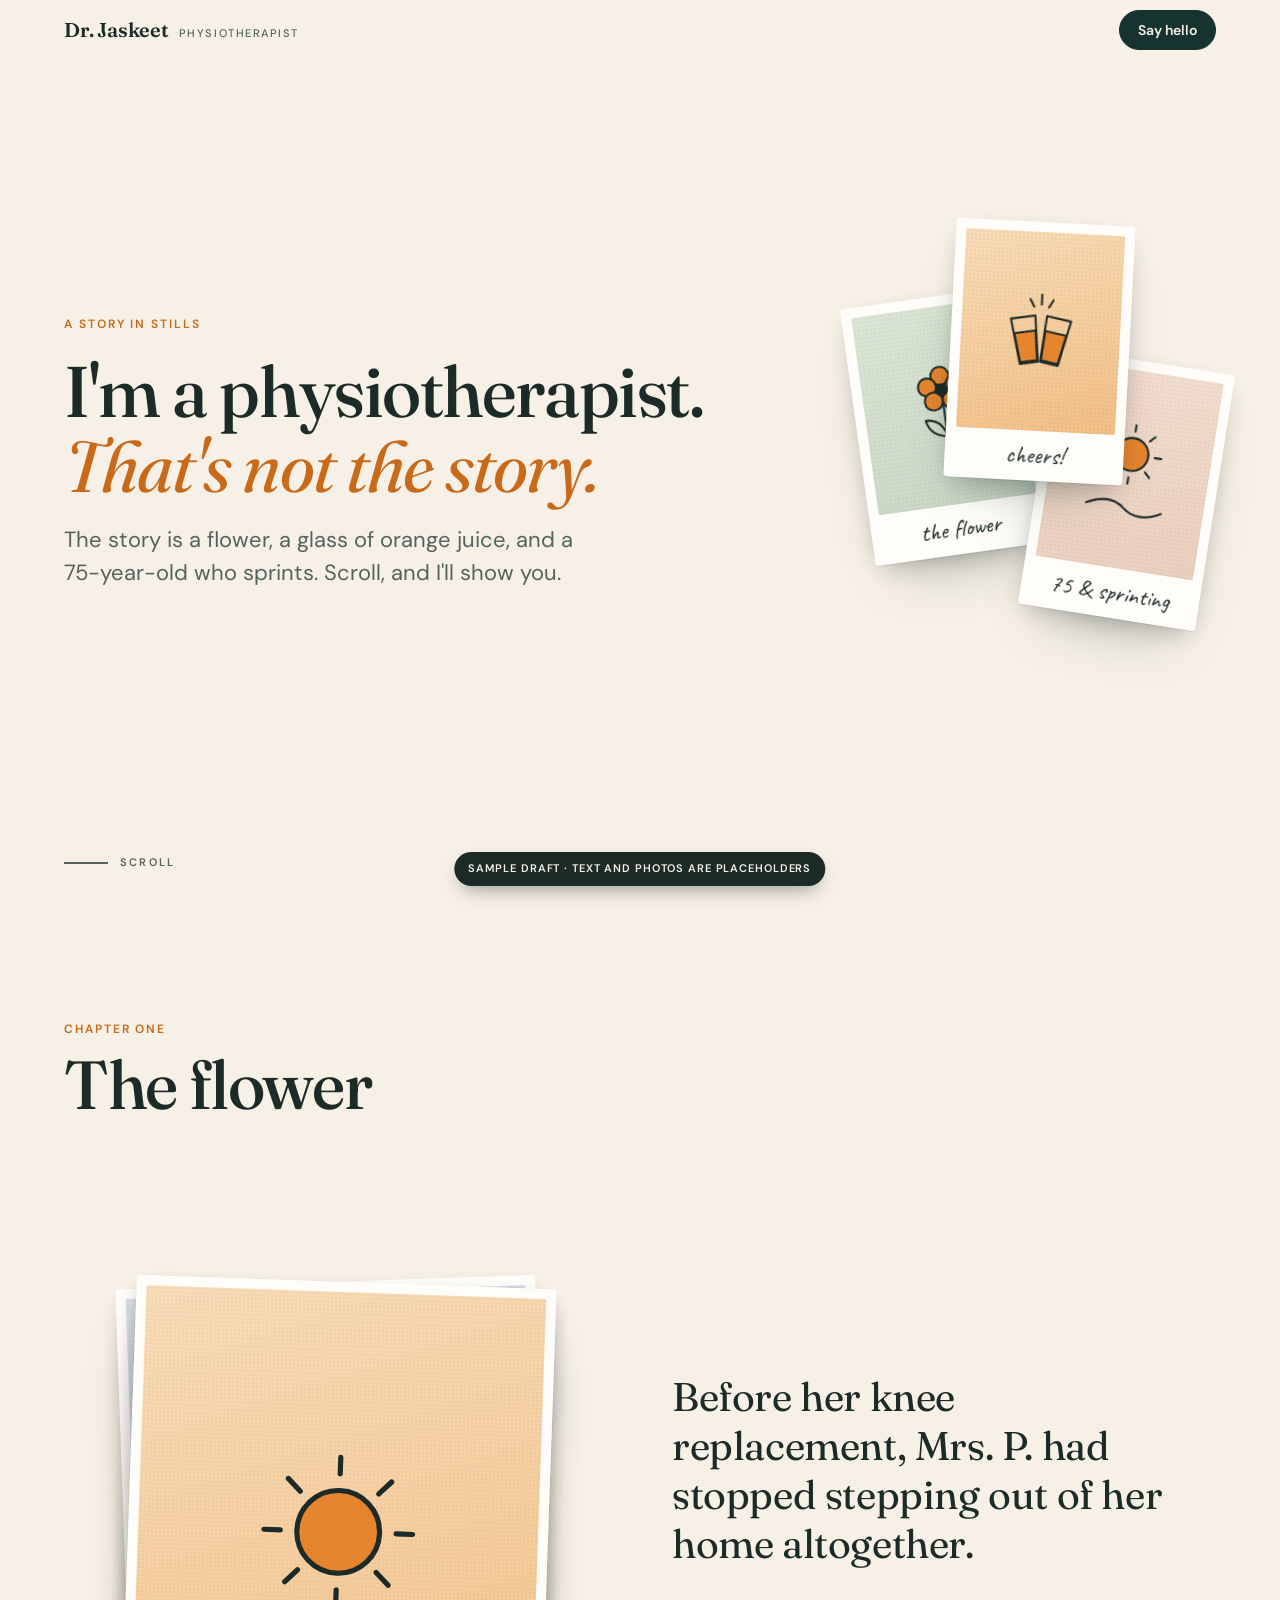
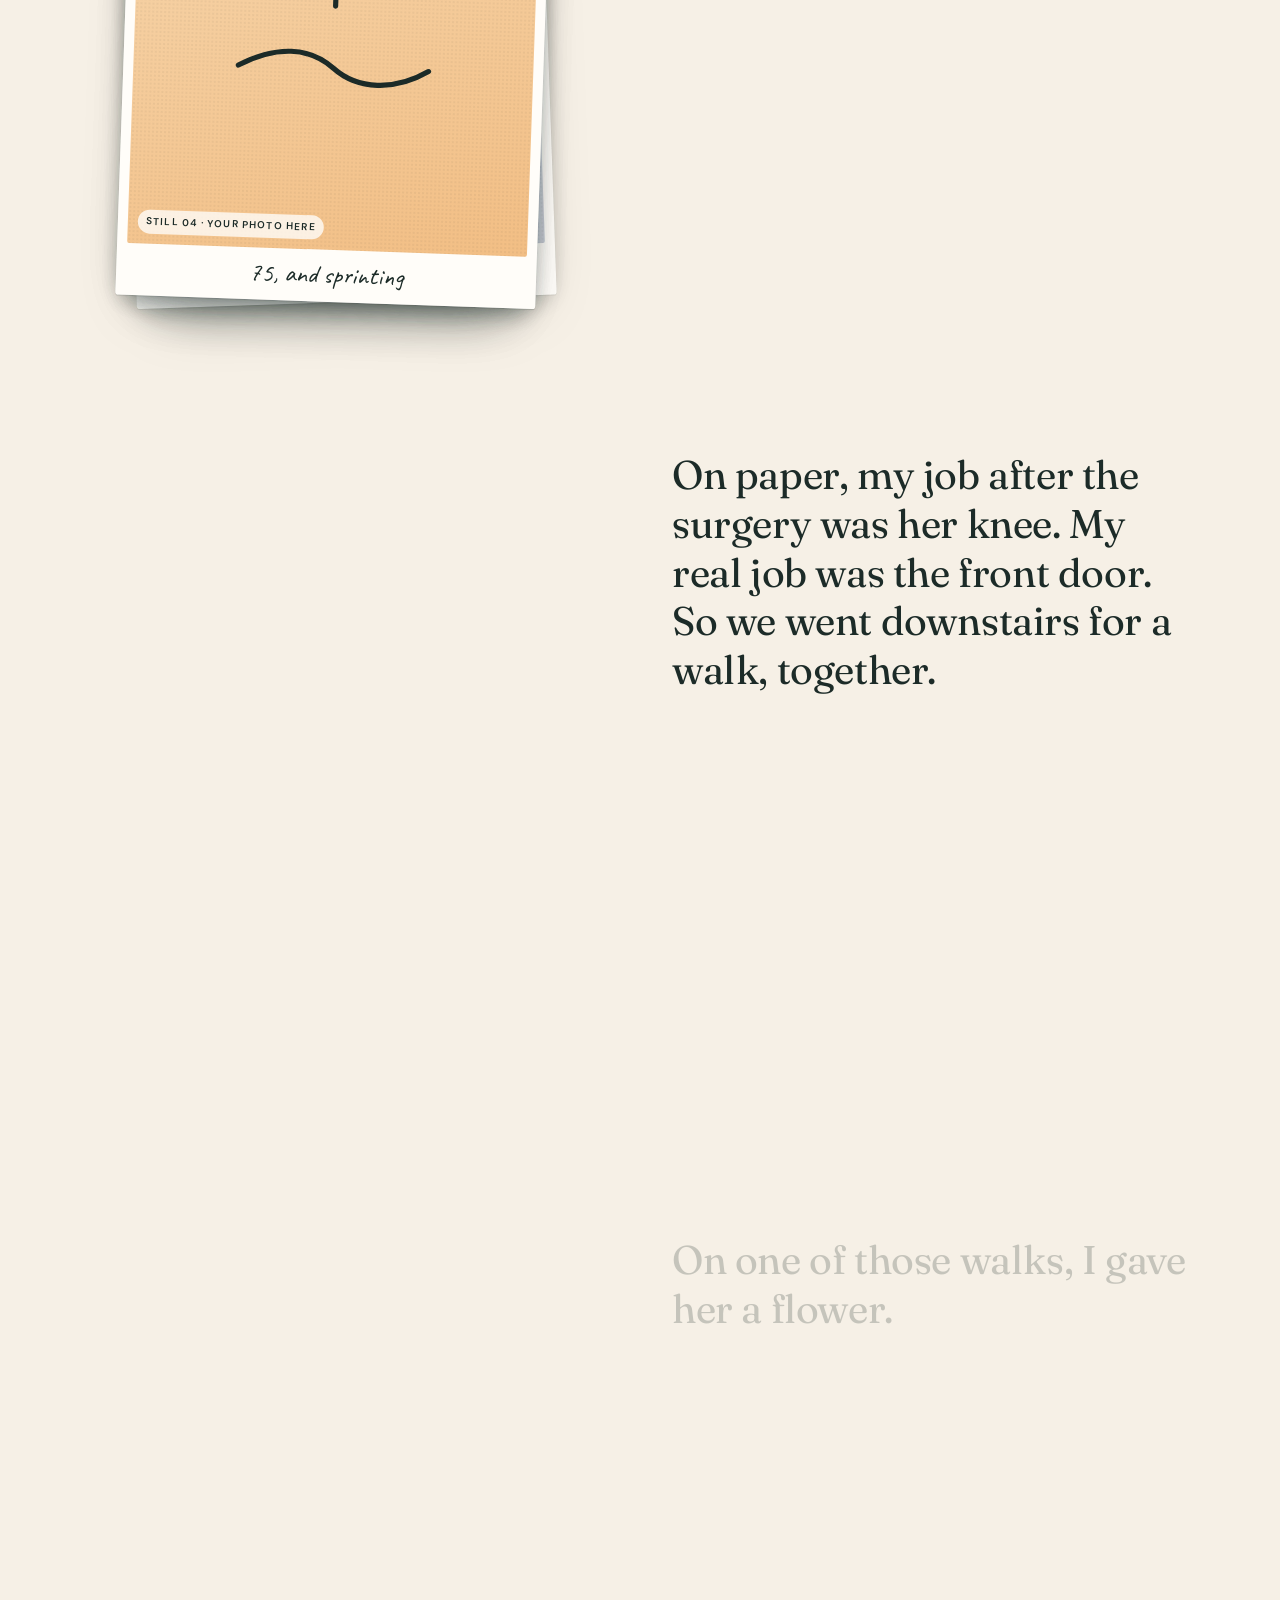
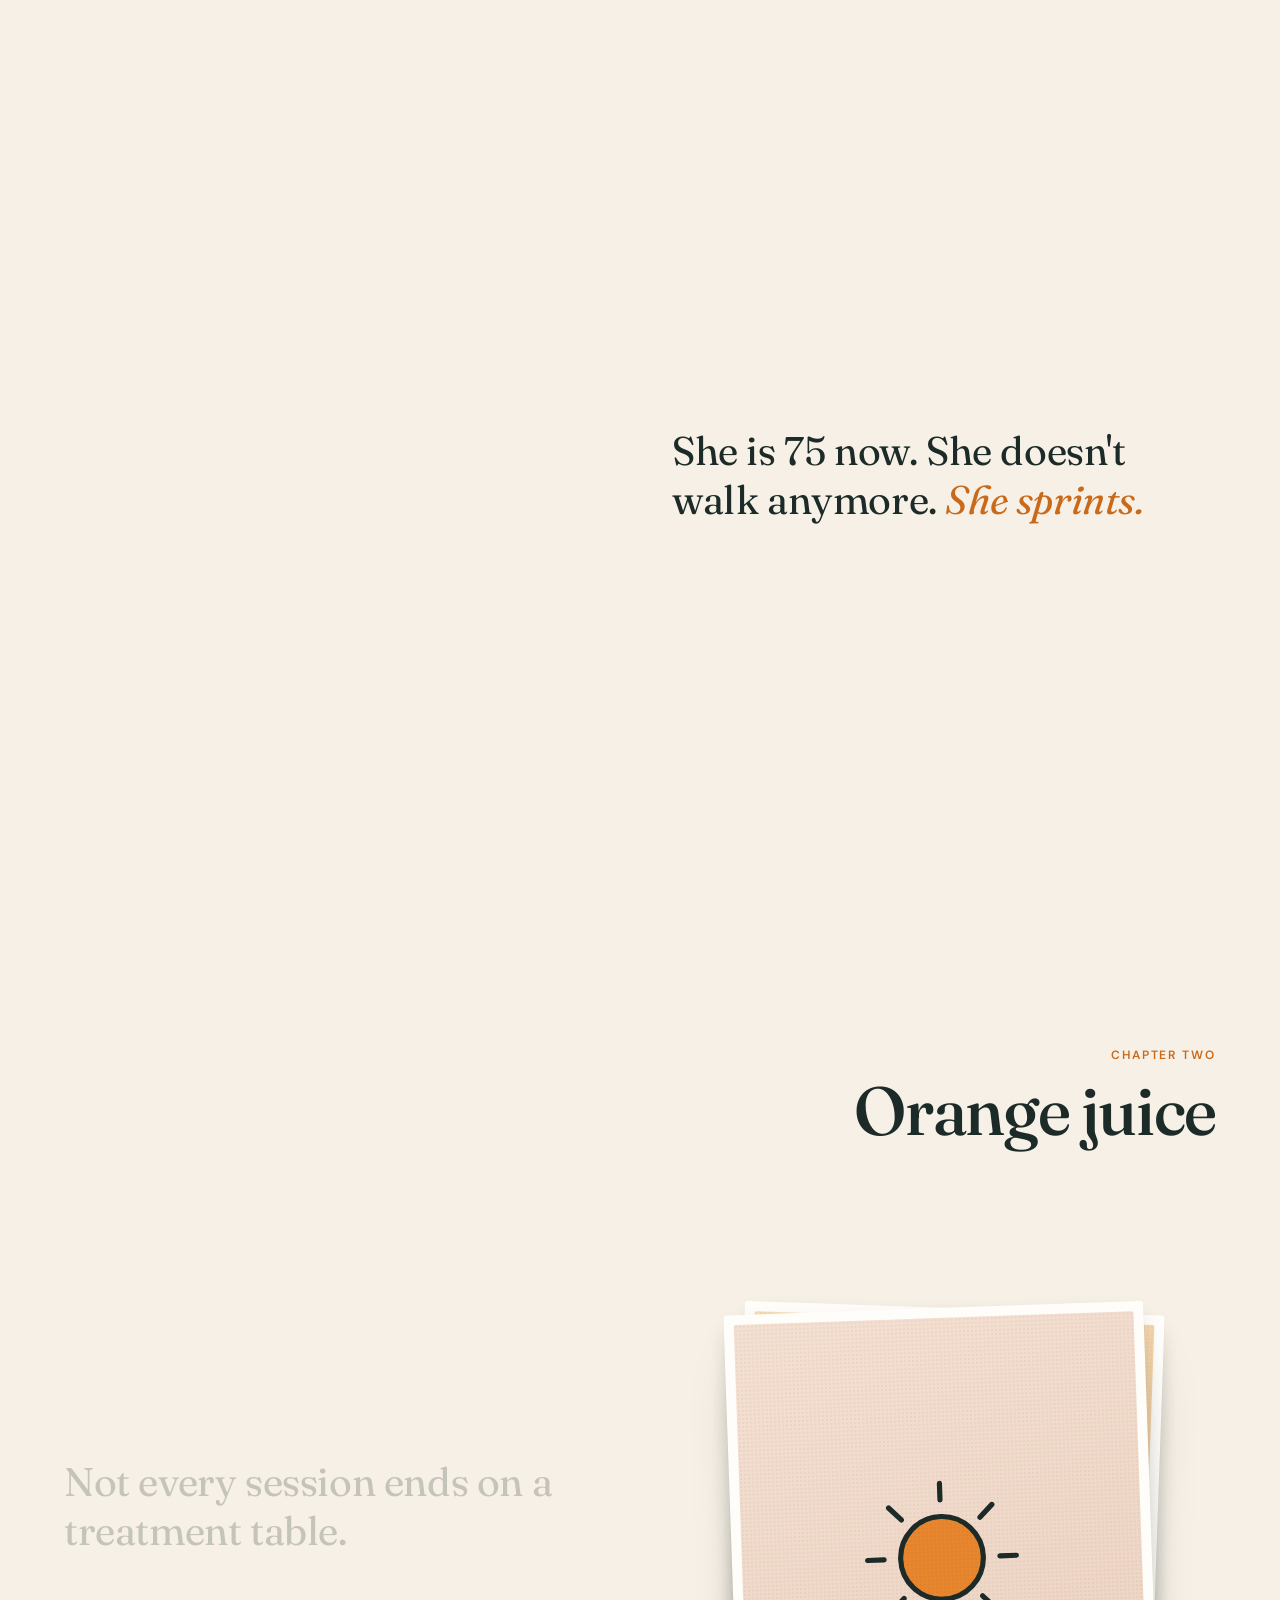
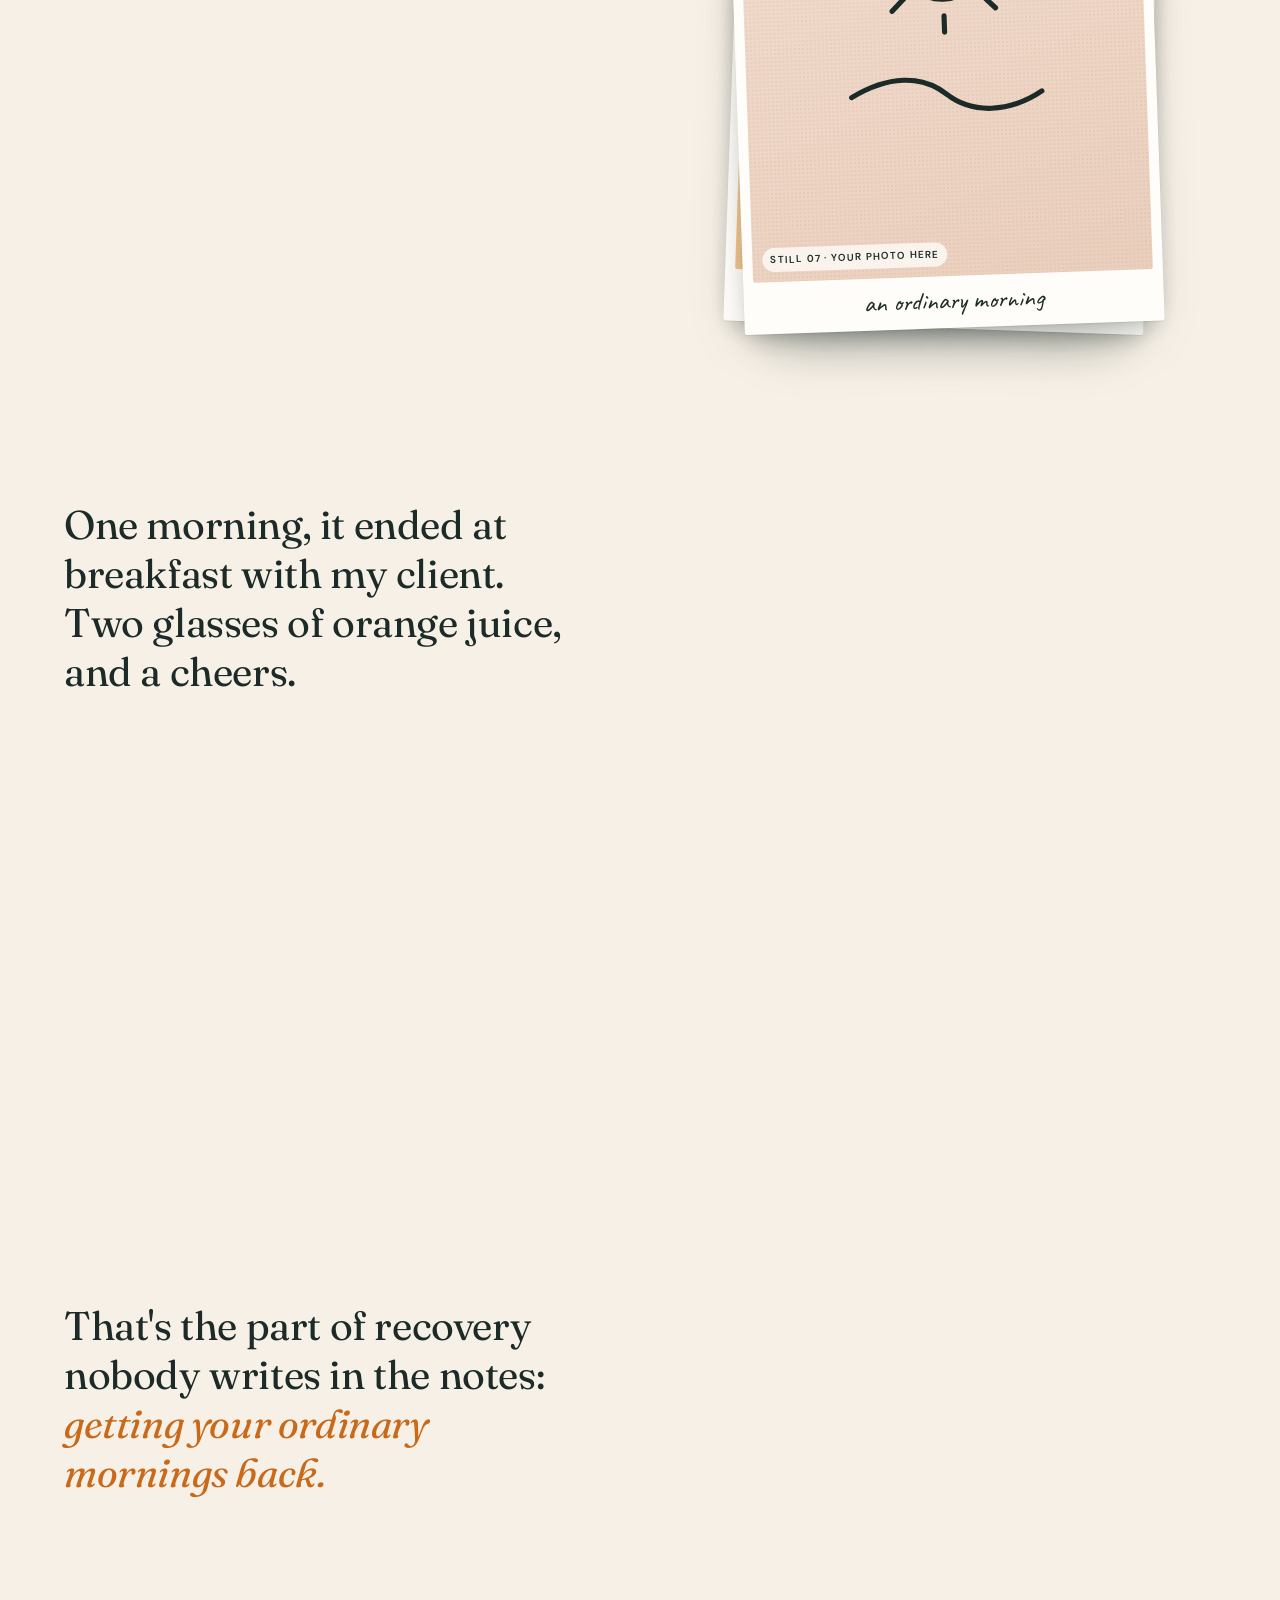
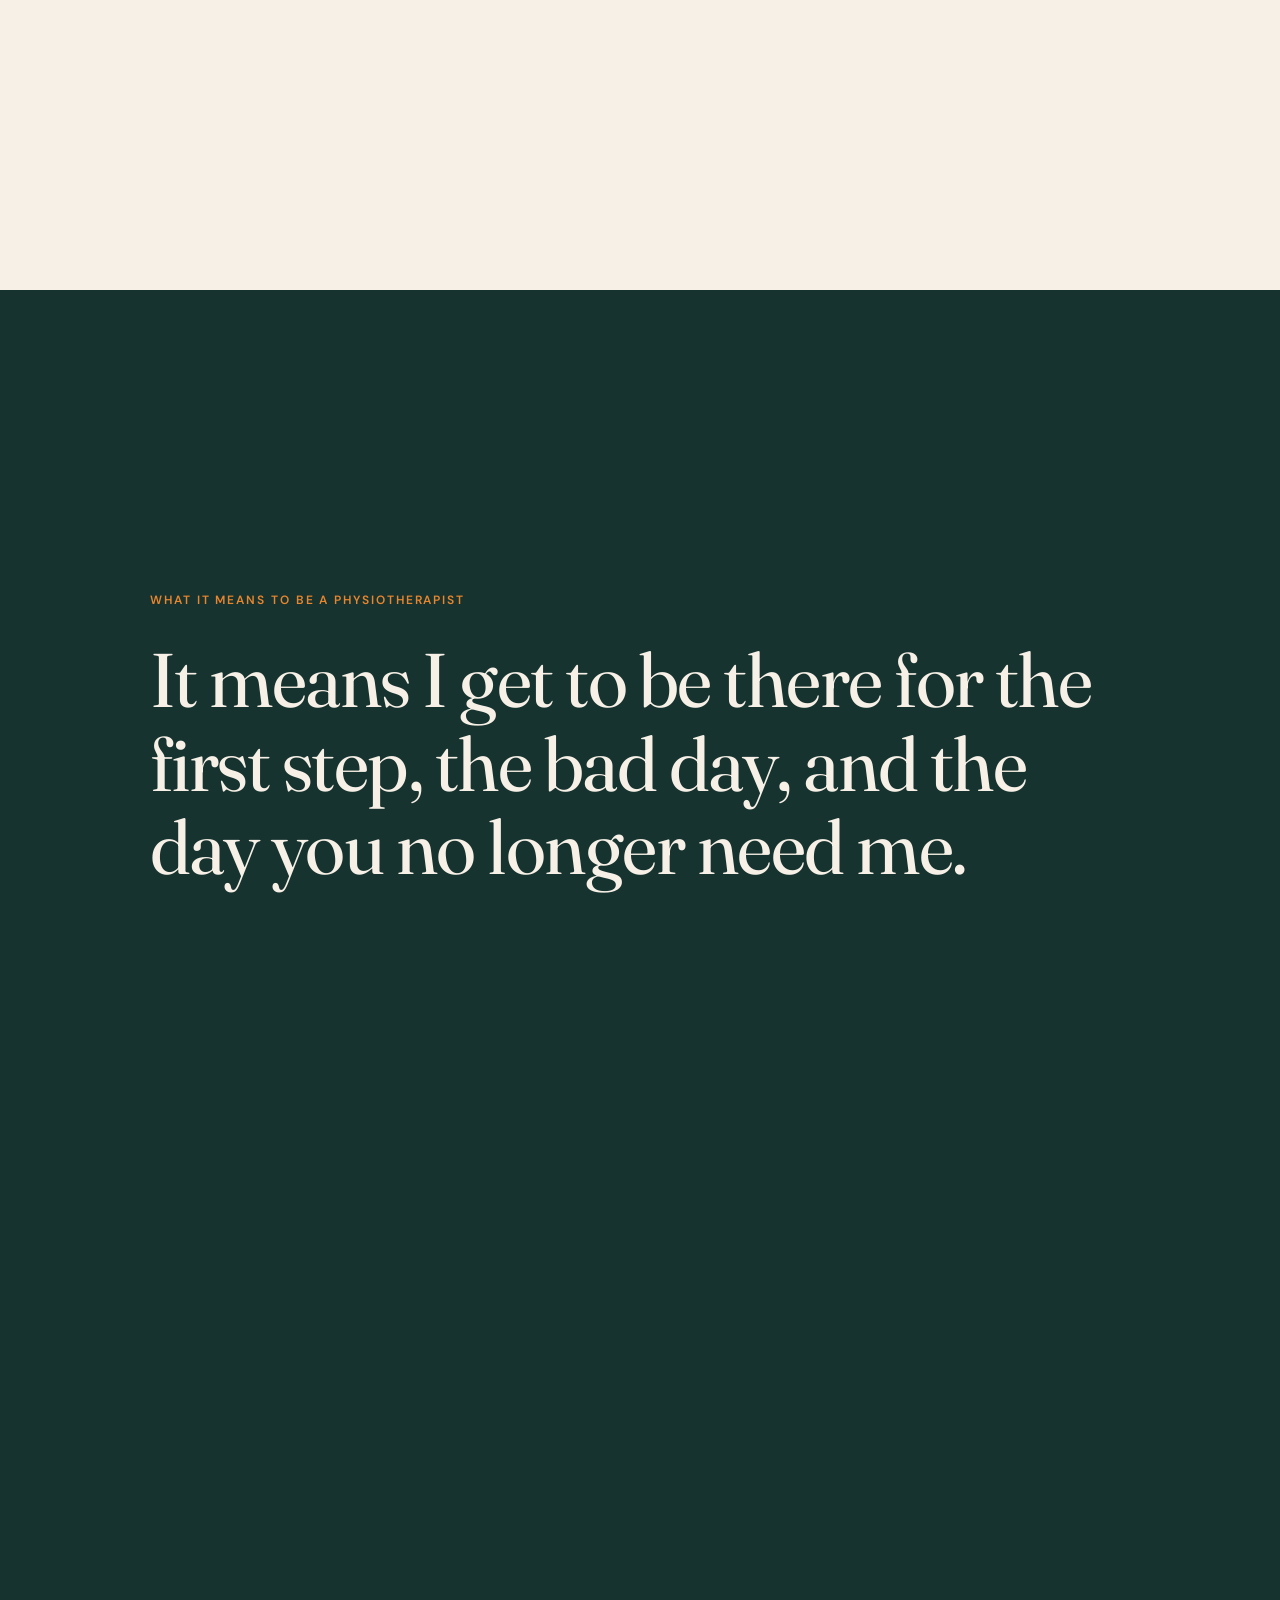
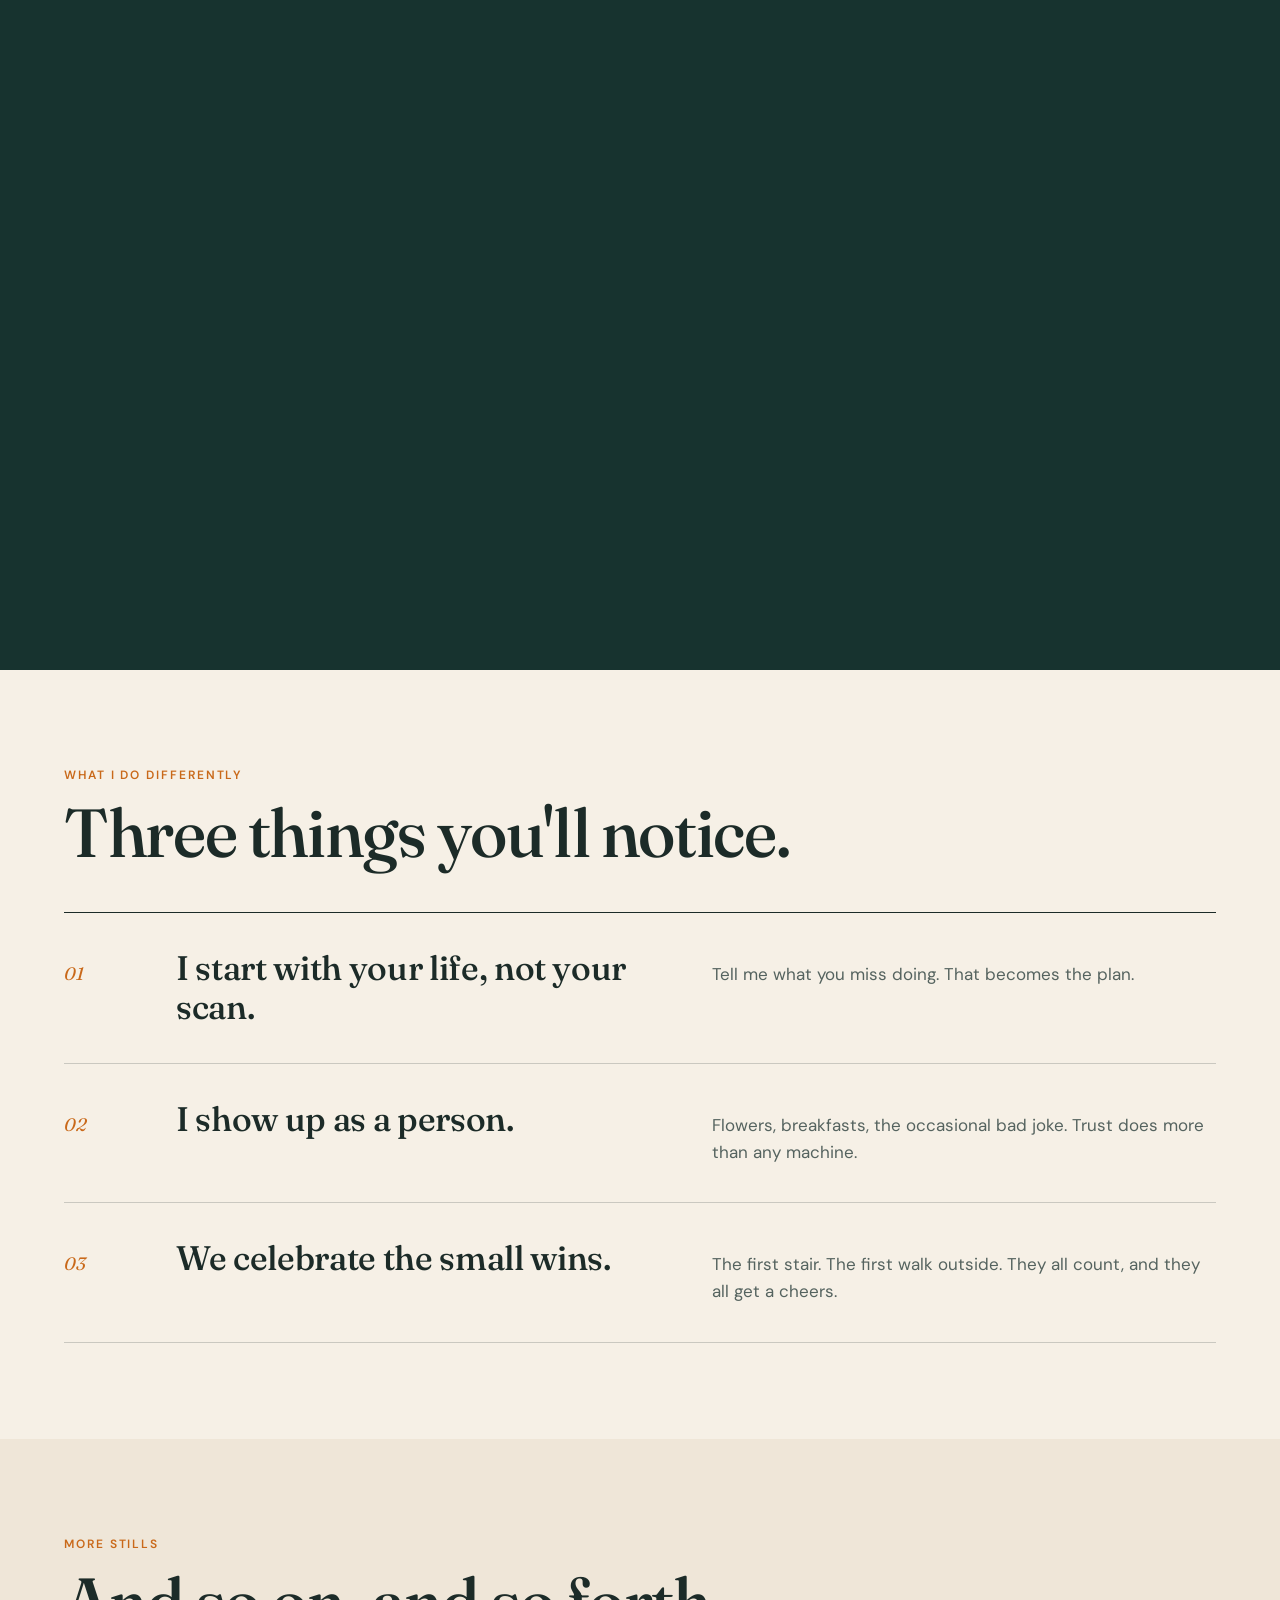
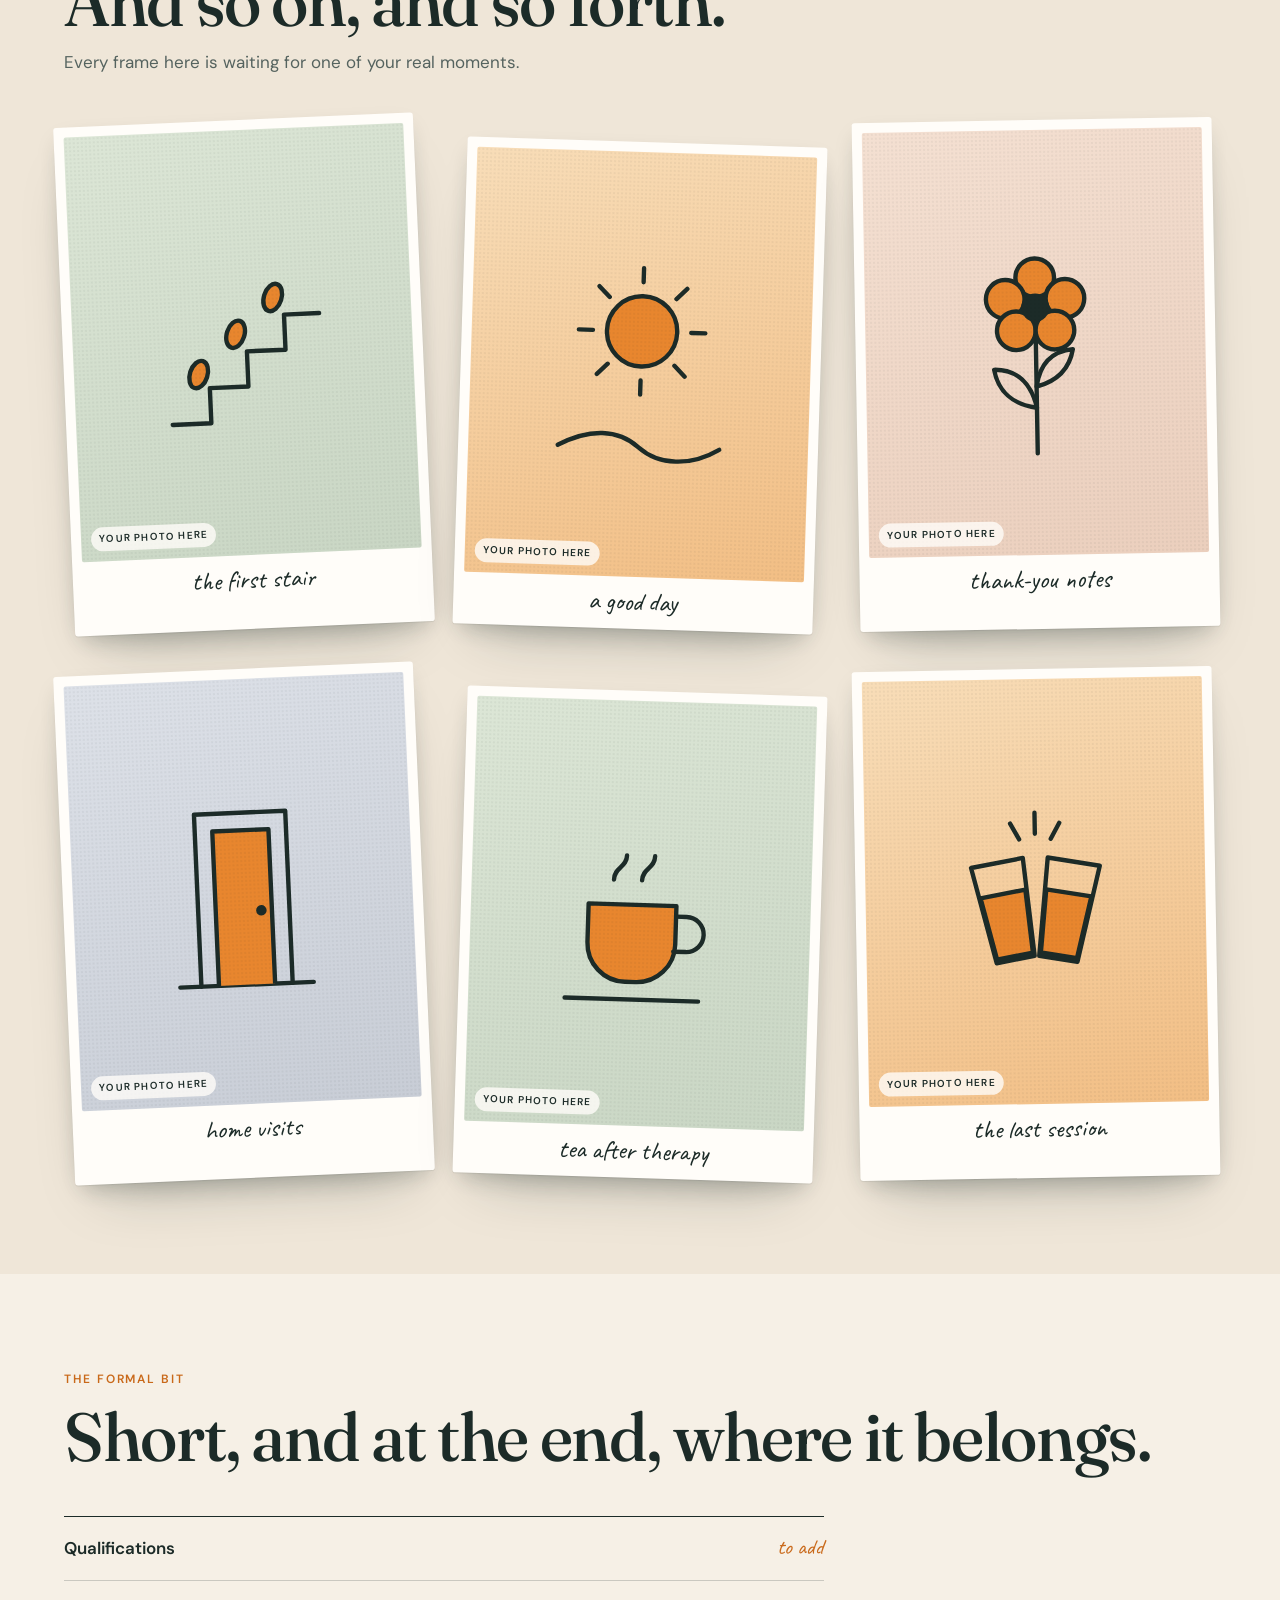
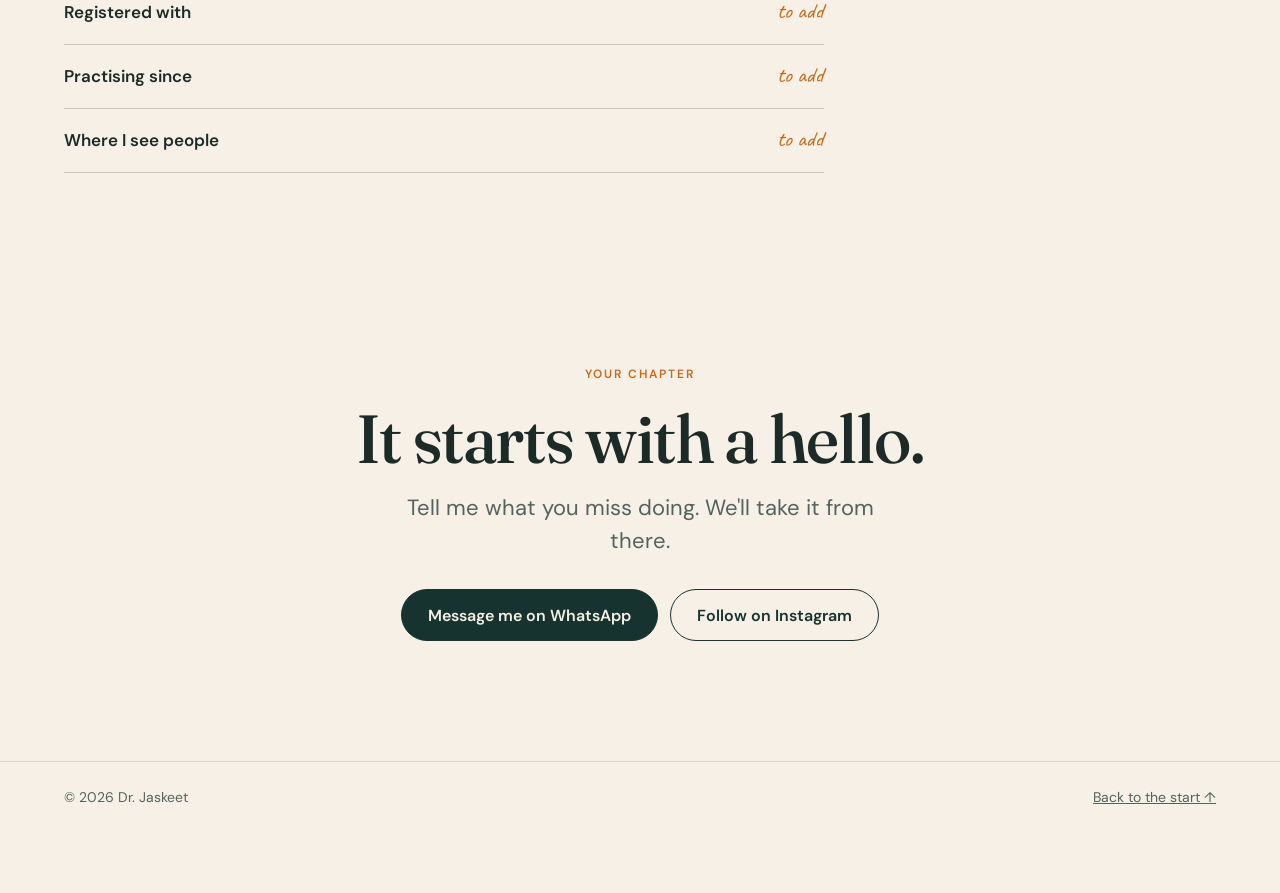
==== preview/index.html @ 4d6b04ea "Show a Coming soon page at the root; move the draft story to /preview/ Co-Authored-By: Claude Fable " ====
<!DOCTYPE html>
<html lang="en" class="no-js">
<head>
  <meta charset="utf-8">
  <script>document.documentElement.classList.remove('no-js');</script>
  <meta name="viewport" content="width=device-width, initial-scale=1, viewport-fit=cover">
  <title>Dr. Jaskeet — Physiotherapist</title>
  <meta name="description" content="Dr. Jaskeet, physiotherapist. A few stills from my working days, and what they say about how I work.">
  <!-- Draft: keep search engines away until the real text and photos are in. Remove this line at launch. -->
  <meta name="robots" content="noindex, nofollow">
  <meta name="theme-color" content="#F6F0E6">
  <link rel="icon" href="data:image/svg+xml,%3Csvg xmlns='http://www.w3.org/2000/svg' viewBox='0 0 64 64'%3E%3Crect width='64' height='64' rx='14' fill='%2317332F'/%3E%3Ccircle cx='32' cy='27' r='9' fill='%23E8862E'/%3E%3Cpath d='M32 36v16' stroke='%23F6F0E6' stroke-width='4' stroke-linecap='round'/%3E%3C/svg%3E">
  <link rel="preconnect" href="https://fonts.googleapis.com">
  <link rel="preconnect" href="https://fonts.gstatic.com" crossorigin>
  <link href="https://fonts.googleapis.com/css2?family=Caveat:wght@500;600&family=DM+Sans:opsz,wght@9..40,400;9..40,500;9..40,600&family=Fraunces:ital,opsz,wght@0,9..144,400;0,9..144,500;0,9..144,600;1,9..144,400;1,9..144,500&display=swap" rel="stylesheet">
  <link rel="stylesheet" href="../styles.css">
</head>
<body>

  <div class="progress" aria-hidden="true"><span id="progressBar"></span></div>

  <header class="top" id="top">
    <a class="wordmark" href="#hero">Dr. Jaskeet<span>Physiotherapist</span></a>
    <a class="btn btn--small" href="#hello">Say hello</a>
  </header>

  <main>

    <!-- ───────────── Opening ───────────── -->
    <section class="hero" id="hero">
      <div class="hero__text">
        <p class="eyebrow reveal">A story in stills</p>
        <h1 class="reveal">I'm a physiotherapist.<br><em>That's not the story.</em></h1>
        <p class="lede reveal">The story is a flower, a glass of orange juice, and a 75-year-old who sprints. Scroll, and I'll show you.</p>
      </div>

      <div class="hero__stack" aria-hidden="true">
        <figure class="print print--a" data-drift="0.06">
          <div class="print__img tone-sage">
            <svg viewBox="0 0 120 150"><use href="#art-flower"/></svg>
          </div>
          <figcaption>the flower</figcaption>
        </figure>
        <figure class="print print--b" data-drift="-0.04">
          <div class="print__img tone-juice">
            <svg viewBox="0 0 120 150"><use href="#art-cheers"/></svg>
          </div>
          <figcaption>cheers!</figcaption>
        </figure>
        <figure class="print print--c" data-drift="0.1">
          <div class="print__img tone-blush">
            <svg viewBox="0 0 120 150"><use href="#art-sun"/></svg>
          </div>
          <figcaption>75 &amp; sprinting</figcaption>
        </figure>
      </div>

      <div class="scrollcue" aria-hidden="true"><span></span>scroll</div>
    </section>

    <!-- ───────────── Chapter one ───────────── -->
    <section class="chapter" id="flower">
      <header class="chapter__head">
        <p class="eyebrow reveal">Chapter one</p>
        <h2 class="reveal">The flower</h2>
      </header>

      <div class="scrolly">
        <div class="stage" aria-hidden="true">
          <figure class="print still is-active">
            <div class="print__img tone-dusk">
              <svg viewBox="0 0 120 150"><use href="#art-door"/></svg>
              <span class="tag">Still 01 · your photo here</span>
            </div>
            <figcaption>before: the closed door</figcaption>
          </figure>
          <figure class="print still">
            <div class="print__img tone-sage">
              <svg viewBox="0 0 120 150"><use href="#art-steps"/></svg>
              <span class="tag">Still 02 · your photo here</span>
            </div>
            <figcaption>our walk downstairs</figcaption>
          </figure>
          <figure class="print still">
            <div class="print__img tone-blush">
              <svg viewBox="0 0 120 150"><use href="#art-flower"/></svg>
              <span class="tag">Still 03 · your photo here</span>
            </div>
            <figcaption>a flower for Mrs. P.</figcaption>
          </figure>
          <figure class="print still">
            <div class="print__img tone-juice">
              <svg viewBox="0 0 120 150"><use href="#art-sun"/></svg>
              <span class="tag">Still 04 · your photo here</span>
            </div>
            <figcaption>75, and sprinting</figcaption>
          </figure>
        </div>

        <div class="steps">
          <div class="step" data-still="0">
            <p>Before her knee replacement, Mrs. P. had stopped stepping out of her home altogether.</p>
          </div>
          <div class="step" data-still="1">
            <p>On paper, my job after the surgery was her knee. My real job was the front door. So we went downstairs for a walk, together.</p>
          </div>
          <div class="step" data-still="2">
            <p>On one of those walks, I gave her a flower.</p>
          </div>
          <div class="step" data-still="3">
            <p>She is 75 now. She doesn't walk anymore. <em>She sprints.</em></p>
          </div>
        </div>
      </div>
    </section>

    <!-- ───────────── Chapter two ───────────── -->
    <section class="chapter chapter--flip" id="juice">
      <header class="chapter__head">
        <p class="eyebrow reveal">Chapter two</p>
        <h2 class="reveal">Orange juice</h2>
      </header>

      <div class="scrolly">
        <div class="stage" aria-hidden="true">
          <figure class="print still is-active">
            <div class="print__img tone-sage">
              <svg viewBox="0 0 120 150"><use href="#art-table"/></svg>
              <span class="tag">Still 05 · your photo here</span>
            </div>
            <figcaption>not a treatment table</figcaption>
          </figure>
          <figure class="print still">
            <div class="print__img tone-juice">
              <svg viewBox="0 0 120 150"><use href="#art-cheers"/></svg>
              <span class="tag">Still 06 · your photo here</span>
            </div>
            <figcaption>cheers, on orange juice</figcaption>
          </figure>
          <figure class="print still">
            <div class="print__img tone-blush">
              <svg viewBox="0 0 120 150"><use href="#art-sun"/></svg>
              <span class="tag">Still 07 · your photo here</span>
            </div>
            <figcaption>an ordinary morning</figcaption>
          </figure>
        </div>

        <div class="steps">
          <div class="step" data-still="0">
            <p>Not every session ends on a treatment table.</p>
          </div>
          <div class="step" data-still="1">
            <p>One morning, it ended at breakfast with my client. Two glasses of orange juice, and a cheers.</p>
          </div>
          <div class="step" data-still="2">
            <p>That's the part of recovery nobody writes in the notes: <em>getting your ordinary mornings back.</em></p>
          </div>
        </div>
      </div>
    </section>

    <!-- ───────────── Interlude ───────────── -->
    <section class="interlude" id="meaning">
      <div class="interlude__pin">
        <p class="eyebrow">What it means to be a physiotherapist</p>
        <p class="interlude__line" id="wordReveal">It means I get to be there for the first step, the bad day, and the day you no longer need me.</p>
      </div>
    </section>

    <!-- ───────────── How I work ───────────── -->
    <section class="ways" id="ways">
      <header class="section__head">
        <p class="eyebrow reveal">What I do differently</p>
        <h2 class="reveal">Three things you'll notice.</h2>
      </header>
      <ol class="ways__list">
        <li class="reveal">
          <span class="num">01</span>
          <h3>I start with your life, not your scan.</h3>
          <p>Tell me what you miss doing. That becomes the plan.</p>
        </li>
        <li class="reveal">
          <span class="num">02</span>
          <h3>I show up as a person.</h3>
          <p>Flowers, breakfasts, the occasional bad joke. Trust does more than any machine.</p>
        </li>
        <li class="reveal">
          <span class="num">03</span>
          <h3>We celebrate the small wins.</h3>
          <p>The first stair. The first walk outside. They all count, and they all get a cheers.</p>
        </li>
      </ol>
    </section>

    <!-- ───────────── More stills ───────────── -->
    <section class="album" id="album">
      <header class="section__head">
        <p class="eyebrow reveal">More stills</p>
        <h2 class="reveal">And so on, and so forth.</h2>
        <p class="section__note reveal">Every frame here is waiting for one of your real moments.</p>
      </header>
      <div class="album__grid">
        <figure class="print reveal"><div class="print__img tone-sage"><svg viewBox="0 0 120 150"><use href="#art-steps"/></svg><span class="tag">your photo here</span></div><figcaption>the first stair</figcaption></figure>
        <figure class="print reveal"><div class="print__img tone-juice"><svg viewBox="0 0 120 150"><use href="#art-sun"/></svg><span class="tag">your photo here</span></div><figcaption>a good day</figcaption></figure>
        <figure class="print reveal"><div class="print__img tone-blush"><svg viewBox="0 0 120 150"><use href="#art-flower"/></svg><span class="tag">your photo here</span></div><figcaption>thank-you notes</figcaption></figure>
        <figure class="print reveal"><div class="print__img tone-dusk"><svg viewBox="0 0 120 150"><use href="#art-door"/></svg><span class="tag">your photo here</span></div><figcaption>home visits</figcaption></figure>
        <figure class="print reveal"><div class="print__img tone-sage"><svg viewBox="0 0 120 150"><use href="#art-table"/></svg><span class="tag">your photo here</span></div><figcaption>tea after therapy</figcaption></figure>
        <figure class="print reveal"><div class="print__img tone-juice"><svg viewBox="0 0 120 150"><use href="#art-cheers"/></svg><span class="tag">your photo here</span></div><figcaption>the last session</figcaption></figure>
      </div>
    </section>

    <!-- ───────────── The formal bit ───────────── -->
    <section class="formal" id="formal">
      <header class="section__head">
        <p class="eyebrow reveal">The formal bit</p>
        <h2 class="reveal">Short, and at the end, where it belongs.</h2>
      </header>
      <dl class="formal__list reveal">
        <div><dt>Qualifications</dt><dd class="todo">to add</dd></div>
        <div><dt>Registered with</dt><dd class="todo">to add</dd></div>
        <div><dt>Practising since</dt><dd class="todo">to add</dd></div>
        <div><dt>Where I see people</dt><dd class="todo">to add</dd></div>
      </dl>
    </section>

    <!-- ───────────── Hello ───────────── -->
    <section class="hello" id="hello">
      <p class="eyebrow reveal">Your chapter</p>
      <h2 class="reveal">It starts with a hello.</h2>
      <p class="lede reveal">Tell me what you miss doing. We'll take it from there.</p>
      <div class="hello__actions reveal">
        <a class="btn" href="#hello" data-todo="WhatsApp number">Message me on WhatsApp</a>
        <a class="btn btn--ghost" href="#hello" data-todo="Instagram handle">Follow on Instagram</a>
      </div>
    </section>

  </main>

  <footer class="foot">
    <span>© 2026 Dr. Jaskeet</span>
    <a href="#hero">Back to the start ↑</a>
  </footer>

  <div class="draft" role="note">Sample draft · text and photos are placeholders</div>

  <!-- Line drawings used inside the empty photo frames -->
  <svg width="0" height="0" style="position:absolute" aria-hidden="true">
    <defs>
      <symbol id="art-flower" viewBox="0 0 120 150">
        <path d="M60 138V74" class="ln"/>
        <path d="M60 112c-14-2-22-10-24-22 13 0 21 8 24 22zM60 100c12-3 19-10 21-21-12 1-19 8-21 21z" class="ln"/>
        <g class="fill">
          <circle cx="60" cy="38" r="11"/><circle cx="43" cy="50" r="11"/><circle cx="77" cy="50" r="11"/>
          <circle cx="49" cy="68" r="11"/><circle cx="71" cy="68" r="11"/>
        </g>
        <circle cx="60" cy="55" r="8" class="dot"/>
      </symbol>
      <symbol id="art-cheers" viewBox="0 0 120 150">
        <g transform="rotate(-10 42 86)">
          <path d="M28 58h30l-4 56H32z" class="ln"/>
          <path d="M30 76h26l-2.6 36H32.6z" class="fill"/>
        </g>
        <g transform="rotate(10 78 86)">
          <path d="M62 58h30l-4 56H66z" class="ln"/>
          <path d="M64 76h26l-2.6 36H66.6z" class="fill"/>
        </g>
        <path d="M60 30v12M46 36l5 9M74 36l-5 9" class="ln"/>
      </symbol>
      <symbol id="art-sun" viewBox="0 0 120 150">
        <circle cx="60" cy="56" r="20" class="fill"/>
        <path d="M60 20v8M60 84v8M24 56h8M88 56h8M35 31l6 6M79 75l6 6M85 31l-6 6M41 75l-6 6" class="ln"/>
        <path d="M14 122c18-10 34-10 46 0s30 10 46 0" class="ln"/>
      </symbol>
      <symbol id="art-door" viewBox="0 0 120 150">
        <path d="M34 128V30h52v98" class="ln"/>
        <path d="M22 128h76" class="ln"/>
        <path d="M44 128V40h32v88" class="fill"/>
        <circle cx="70" cy="86" r="3" class="dot"/>
      </symbol>
      <symbol id="art-steps" viewBox="0 0 120 150">
        <path d="M18 120h22v-20h22V80h22V60h20" class="ln"/>
        <ellipse cx="34" cy="92" rx="5" ry="8" class="fill" transform="rotate(20 34 92)"/>
        <ellipse cx="56" cy="70" rx="5" ry="8" class="fill" transform="rotate(20 56 70)"/>
        <ellipse cx="78" cy="50" rx="5" ry="8" class="fill" transform="rotate(20 78 50)"/>
      </symbol>
      <symbol id="art-table" viewBox="0 0 120 150">
        <path d="M30 70h50v22a22 22 0 0 1-22 22h-6a22 22 0 0 1-22-22z" class="fill"/>
        <path d="M80 76h6a10 10 0 0 1 0 20h-7" class="ln"/>
        <path d="M18 124h76" class="ln"/>
        <path d="M44 56c0-7 7-7 7-14M60 56c0-7 7-7 7-14" class="ln"/>
      </symbol>
    </defs>
  </svg>

  <script src="../script.js"></script>
</body>
</html>
---- styles.css ----
/* Dr. Jaskeet — scrolling story site
   Palette: warm paper, deep green ink, orange-juice accent. */

:root {
  --paper: #F6F0E6;
  --paper-2: #EFE6D8;
  --ink: #1C2B28;
  --ink-soft: #55635F;
  --green: #17332F;
  --juice: #E8862E;
  --juice-deep: #C9691A;
  --sage: #C9D6C4;
  --blush: #EBCFBD;
  --dusk: #C8CDD6;
  --white: #FFFDF9;

  --serif: "Fraunces", Georgia, "Times New Roman", serif;
  --sans: "DM Sans", system-ui, -apple-system, "Segoe UI", sans-serif;
  --hand: "Caveat", "Segoe Script", cursive;

  --gutter: clamp(20px, 5vw, 64px);
  --header: 60px;
  --max: 1160px;
}

*, *::before, *::after { box-sizing: border-box; }
html { scroll-behavior: smooth; -webkit-text-size-adjust: 100%; }
body {
  margin: 0;
  background: var(--paper);
  color: var(--ink);
  font-family: var(--sans);
  font-size: 17px;
  line-height: 1.6;
  -webkit-font-smoothing: antialiased;
  overflow-x: hidden;
}
h1, h2, h3, p, figure, ol, dl, dd { margin: 0; }
ol { padding: 0; list-style: none; }
a { color: inherit; }
em { font-style: italic; }

/* ── Shared type ── */
.eyebrow {
  font-size: 12px;
  font-weight: 600;
  letter-spacing: .16em;
  text-transform: uppercase;
  color: var(--juice-deep);
}
h1, h2 {
  font-family: var(--serif);
  font-weight: 500;
  letter-spacing: -.02em;
  line-height: 1.04;
  text-wrap: balance;
}
h1 { font-size: clamp(42px, 9.5vw, 104px); }
h2 { font-size: clamp(34px, 6.4vw, 68px); }
h1 em, h2 em { color: var(--juice-deep); font-weight: 400; }
.lede {
  font-size: clamp(18px, 2.2vw, 22px);
  line-height: 1.5;
  color: var(--ink-soft);
  max-width: 34ch;
}

/* ── Buttons ── */
.btn {
  display: inline-flex;
  align-items: center;
  justify-content: center;
  min-height: 52px;
  padding: 0 26px;
  border-radius: 999px;
  background: var(--green);
  color: var(--paper);
  font-weight: 600;
  font-size: 16px;
  text-decoration: none;
  border: 1.5px solid var(--green);
  transition: transform .2s ease, background .2s ease, color .2s ease;
}
.btn:hover { transform: translateY(-2px); background: var(--juice-deep); border-color: var(--juice-deep); }
.btn--ghost { background: transparent; color: var(--green); }
.btn--ghost:hover { color: var(--paper); }
.btn--small { min-height: 40px; padding: 0 18px; font-size: 14px; }
.btn:focus-visible, a:focus-visible { outline: 3px solid var(--juice); outline-offset: 3px; }

/* ── Progress line + header ── */
.progress { position: fixed; inset: 0 0 auto 0; height: 3px; z-index: 60; }
.progress span {
  display: block; height: 100%; width: 100%;
  background: var(--juice);
  transform-origin: 0 50%;
  transform: scaleX(0);
}
.top {
  position: fixed; inset: 0 0 auto 0;
  height: var(--header);
  padding: 0 var(--gutter);
  display: flex; align-items: center; justify-content: space-between;
  z-index: 50;
  transition: background .3s ease, box-shadow .3s ease;
}
.top.is-stuck {
  background: rgba(246, 240, 230, .86);
  -webkit-backdrop-filter: blur(10px);
  backdrop-filter: blur(10px);
  box-shadow: 0 1px 0 rgba(28, 43, 40, .08);
}
.wordmark {
  font-family: var(--serif);
  font-size: 20px;
  font-weight: 600;
  letter-spacing: -.01em;
  text-decoration: none;
  display: flex; align-items: baseline; gap: 10px;
}
.wordmark span {
  font-family: var(--sans);
  font-size: 11px; font-weight: 500;
  letter-spacing: .14em; text-transform: uppercase;
  color: var(--ink-soft);
}
@media (max-width: 420px) { .wordmark span { display: none; } }

/* ── Photo prints (the empty frames) ── */
.print {
  background: var(--white);
  padding: 10px 10px 0;
  border-radius: 3px;
  box-shadow:
    0 1px 1px rgba(28, 43, 40, .08),
    0 10px 24px -8px rgba(28, 43, 40, .28),
    0 30px 60px -30px rgba(28, 43, 40, .35);
}
.print__img {
  position: relative;
  aspect-ratio: 4 / 5;
  border-radius: 2px;
  overflow: hidden;
  display: grid; place-items: center;
}
.print__img svg { width: 62%; height: auto; }
.print__img::after { /* soft film grain */
  content: ""; position: absolute; inset: 0; pointer-events: none;
  background-image: radial-gradient(rgba(28, 43, 40, .09) 1px, transparent 1px);
  background-size: 4px 4px;
  mix-blend-mode: multiply; opacity: .5;
}
.print figcaption {
  font-family: var(--hand);
  font-size: clamp(20px, 2.4vw, 26px);
  line-height: 1;
  text-align: center;
  padding: 12px 4px 14px;
  color: var(--ink);
}
.tag {
  position: absolute; left: 10px; bottom: 10px; z-index: 1;
  font-size: 10px; font-weight: 600; letter-spacing: .12em; text-transform: uppercase;
  color: var(--ink); background: rgba(255, 253, 249, .8);
  padding: 4px 8px; border-radius: 999px;
}
.tone-sage  { background: linear-gradient(160deg, #DCE6D6, var(--sage)); }
.tone-juice { background: linear-gradient(160deg, #F8DDB8, #F2BE84); }
.tone-blush { background: linear-gradient(160deg, #F4E0D2, var(--blush)); }
.tone-dusk  { background: linear-gradient(160deg, #DDE1E8, var(--dusk)); }

.ln   { fill: none; stroke: var(--ink); stroke-width: 2.5; stroke-linecap: round; stroke-linejoin: round; }
.fill { fill: var(--juice); stroke: var(--ink); stroke-width: 2.5; stroke-linejoin: round; }
.dot  { fill: var(--ink); }

/* ── Hero ── */
.hero {
  position: relative;
  min-height: 100vh; min-height: 100svh;
  padding: calc(var(--header) + 32px) var(--gutter) 88px;
  display: grid;
  gap: 36px;
  align-content: center;
  max-width: calc(var(--max) + 2 * var(--gutter));
  margin: 0 auto;
}
.hero__text { display: grid; gap: 20px; }
.hero__stack {
  position: relative;
  height: clamp(230px, 62vw, 300px);
  max-width: 420px;
  width: 100%;
  margin: 0 auto;
}
.hero__stack .print { position: absolute; width: 44%; will-change: transform; }
.print--a { left: 2%;  top: 8%;  --r: -8deg; transform: rotate(var(--r)) translateY(var(--dy, 0)); }
.print--b { left: 28%; top: 0;   --r: 3deg;  transform: rotate(var(--r)) translateY(var(--dy, 0)); z-index: 2; }
.print--c { right: 2%; top: 12%; --r: 9deg;  transform: rotate(var(--r)) translateY(var(--dy, 0)); }
.hero__stack figcaption { font-size: 18px; padding: 8px 2px 10px; }

.scrollcue {
  position: absolute; left: var(--gutter); bottom: 28px;
  display: flex; align-items: center; gap: 12px;
  font-size: 11px; font-weight: 600; letter-spacing: .2em; text-transform: uppercase;
  color: var(--ink-soft);
}
.scrollcue span {
  width: 44px; height: 1.5px; background: var(--ink-soft);
  transform-origin: 0 50%;
  animation: cue 2.2s ease-in-out infinite;
}
@keyframes cue { 0%, 100% { transform: scaleX(.3); } 50% { transform: scaleX(1); } }

@media (min-width: 900px) {
  .hero { grid-template-columns: 1.35fr .65fr; align-items: center; gap: 48px; }
  .hero h1 { font-size: clamp(56px, 5.6vw, 76px); }
  .hero h1 em { white-space: nowrap; }
  .hero__stack { height: 460px; max-width: none; }
  .hero__stack .print { width: 50%; }
  .print--a { left: 0; top: 16%; }
  .print--b { left: 26%; top: 0; }
  .print--c { right: 0; top: 30%; }
  .hero__stack figcaption { font-size: 24px; padding: 12px 4px 14px; }
}

/* ── Chapters (sticky photo + scrolling text) ── */
.chapter {
  max-width: calc(var(--max) + 2 * var(--gutter));
  margin: 0 auto;
  padding: 72px var(--gutter) 0;
}
.chapter__head { display: grid; gap: 10px; margin-bottom: 20px; }

.stage {
  position: sticky;
  top: var(--header);
  z-index: 2;
  height: 48vh; height: 48svh;
  margin: 0 calc(-1 * var(--gutter));
  padding: 14px var(--gutter) 22px;
  background: linear-gradient(var(--paper) 90%, rgba(246, 240, 230, 0));
  display: grid;
  grid-template-rows: minmax(0, 1fr);
  justify-items: center;
}
.still {
  grid-area: 1 / 1;
  height: 100%;
  width: auto;
  max-width: 100%;
  aspect-ratio: 4 / 5.9;
  display: flex; flex-direction: column;
  opacity: 0;
  transform: rotate(-5deg) scale(.94);
  transition: opacity .55s ease, transform .7s cubic-bezier(.2, .7, .2, 1);
}
.still .print__img { aspect-ratio: auto; flex: 1; min-height: 0; }
.still.is-active { opacity: 1; transform: rotate(-2deg) scale(1); }
.still:nth-child(even).is-active { transform: rotate(2deg) scale(1); }

.step {
  min-height: 62vh; min-height: 62svh;
  display: flex; align-items: center;
}
.step:last-child { min-height: 70vh; min-height: 70svh; }
.step p {
  font-family: var(--serif);
  font-size: clamp(24px, 3.4vw, 40px);
  line-height: 1.22;
  letter-spacing: -.01em;
  max-width: 20ch;
  opacity: .22;
  transform: translateY(10px);
  transition: opacity .5s ease, transform .5s ease;
}
.step p em { color: var(--juice-deep); }
.step.is-active p { opacity: 1; transform: none; }

@media (min-width: 900px) {
  .chapter { padding-top: 120px; }
  .chapter__head { margin-bottom: 0; }
  .scrolly { display: grid; grid-template-columns: 1fr 1fr; gap: 64px; align-items: start; }
  .stage {
    top: 0;
    height: 100vh;
    margin: 0; padding: calc(var(--header) + 24px) 0 40px;
    background: none;
  }
  .stage { align-items: center; }
  .still { height: min(100%, 620px); }
  .step { min-height: 78vh; }
  .step:last-child { min-height: 100vh; }
  .chapter--flip .stage { order: 2; }
  .chapter--flip .chapter__head { text-align: right; justify-items: end; }
}

/* ── Interlude (dark, words light up as you scroll) ── */
.interlude {
  background: var(--green);
  color: var(--paper);
  height: 220vh;
  margin-top: 40px;
}
.interlude__pin {
  position: sticky; top: 0;
  height: 100vh; height: 100svh;
  padding: 0 var(--gutter);
  max-width: calc(980px + 2 * var(--gutter));
  margin: 0 auto;
  display: grid; align-content: center; gap: 28px;
}
.interlude .eyebrow { color: var(--juice); }
.interlude__line {
  font-family: var(--serif);
  font-size: clamp(32px, 6.2vw, 76px);
  line-height: 1.1;
  letter-spacing: -.02em;
}
.interlude__line .w { opacity: .16; transition: opacity .25s linear; }
.interlude__line .w.on { opacity: 1; }

/* ── Sections ── */
.section__head { display: grid; gap: 12px; margin-bottom: 44px; }
.section__note { color: var(--ink-soft); }
.ways, .album, .formal, .hello {
  max-width: calc(var(--max) + 2 * var(--gutter));
  margin: 0 auto;
  padding: 96px var(--gutter);
}

.ways__list { display: grid; gap: 0; border-top: 1.5px solid var(--ink); }
.ways__list li {
  display: grid; gap: 8px;
  padding: 28px 0;
  border-bottom: 1px solid rgba(28, 43, 40, .2);
}
.ways__list .num {
  font-family: var(--serif); font-style: italic;
  font-size: 18px; color: var(--juice-deep);
}
.ways__list h3 {
  font-family: var(--serif); font-weight: 500;
  font-size: clamp(24px, 3vw, 34px); line-height: 1.15; letter-spacing: -.01em;
}
.ways__list p { color: var(--ink-soft); max-width: 46ch; }
@media (min-width: 900px) {
  .ways__list li { grid-template-columns: 80px 1fr 1fr; gap: 32px; align-items: baseline; padding: 36px 0; }
}

.album { background: var(--paper-2); max-width: none; }
.album > * { max-width: var(--max); margin-left: auto; margin-right: auto; }
.album__grid {
  display: grid;
  grid-template-columns: repeat(2, 1fr);
  gap: 22px 16px;
}
.album__grid .print:nth-child(3n+1) { --r: -2.5deg; }
.album__grid .print:nth-child(3n+2) { --r: 1.8deg; margin-top: 22px; }
.album__grid .print:nth-child(3n)   { --r: -1deg; }
.album__grid .print { transition: transform .35s ease, opacity .7s ease; }
.album__grid .print.in { transform: rotate(var(--r)); }
.album__grid .print.in:hover { transform: rotate(0deg) translateY(-6px); }
@media (min-width: 760px) { .album__grid { grid-template-columns: repeat(3, 1fr); gap: 40px 36px; } }

.formal__list { display: grid; gap: 0; border-top: 1.5px solid var(--ink); max-width: 760px; }
.formal__list div {
  display: flex; justify-content: space-between; gap: 24px;
  padding: 18px 0;
  border-bottom: 1px solid rgba(28, 43, 40, .2);
}
.formal__list dt { font-weight: 600; }
.todo {
  font-family: var(--hand); font-size: 22px; line-height: 1.1;
  color: var(--juice-deep);
}

.hello { text-align: center; display: grid; justify-items: center; gap: 18px; padding-bottom: 120px; }
.hello__actions { display: flex; flex-wrap: wrap; gap: 12px; justify-content: center; margin-top: 14px; }

.foot {
  display: flex; justify-content: space-between; gap: 16px; flex-wrap: wrap;
  padding: 24px var(--gutter) 84px;
  font-size: 14px; color: var(--ink-soft);
  border-top: 1px solid rgba(28, 43, 40, .14);
}

.draft {
  position: fixed; left: 50%; bottom: 14px; transform: translateX(-50%);
  z-index: 70;
  white-space: nowrap;
  background: var(--ink); color: var(--paper);
  font-size: 11px; font-weight: 600; letter-spacing: .08em; text-transform: uppercase;
  padding: 8px 14px; border-radius: 999px;
  box-shadow: 0 8px 20px -8px rgba(0, 0, 0, .5);
}

/* ── Scroll-in reveals ── */
.reveal { opacity: 0; transform: translateY(18px); transition: opacity .7s ease, transform .7s cubic-bezier(.2, .7, .2, 1); }
.reveal.in { opacity: 1; transform: none; }
.hero .reveal:nth-child(2) { transition-delay: .1s; }
.hero .reveal:nth-child(3) { transition-delay: .22s; }

/* No JavaScript, or motion turned off: show everything, animate nothing. */
.no-js .reveal, .no-js .still, .no-js .step p, .no-js .interlude__line .w { opacity: 1; transform: none; }
@media (prefers-reduced-motion: reduce) {
  html { scroll-behavior: auto; }
  *, *::before, *::after { animation: none !important; transition: none !important; }
  .reveal { opacity: 1; transform: none; }
  .interlude { height: auto; }
  .interlude__pin { position: static; height: auto; padding-top: 96px; padding-bottom: 96px; }
  .interlude__line .w { opacity: 1; }
}
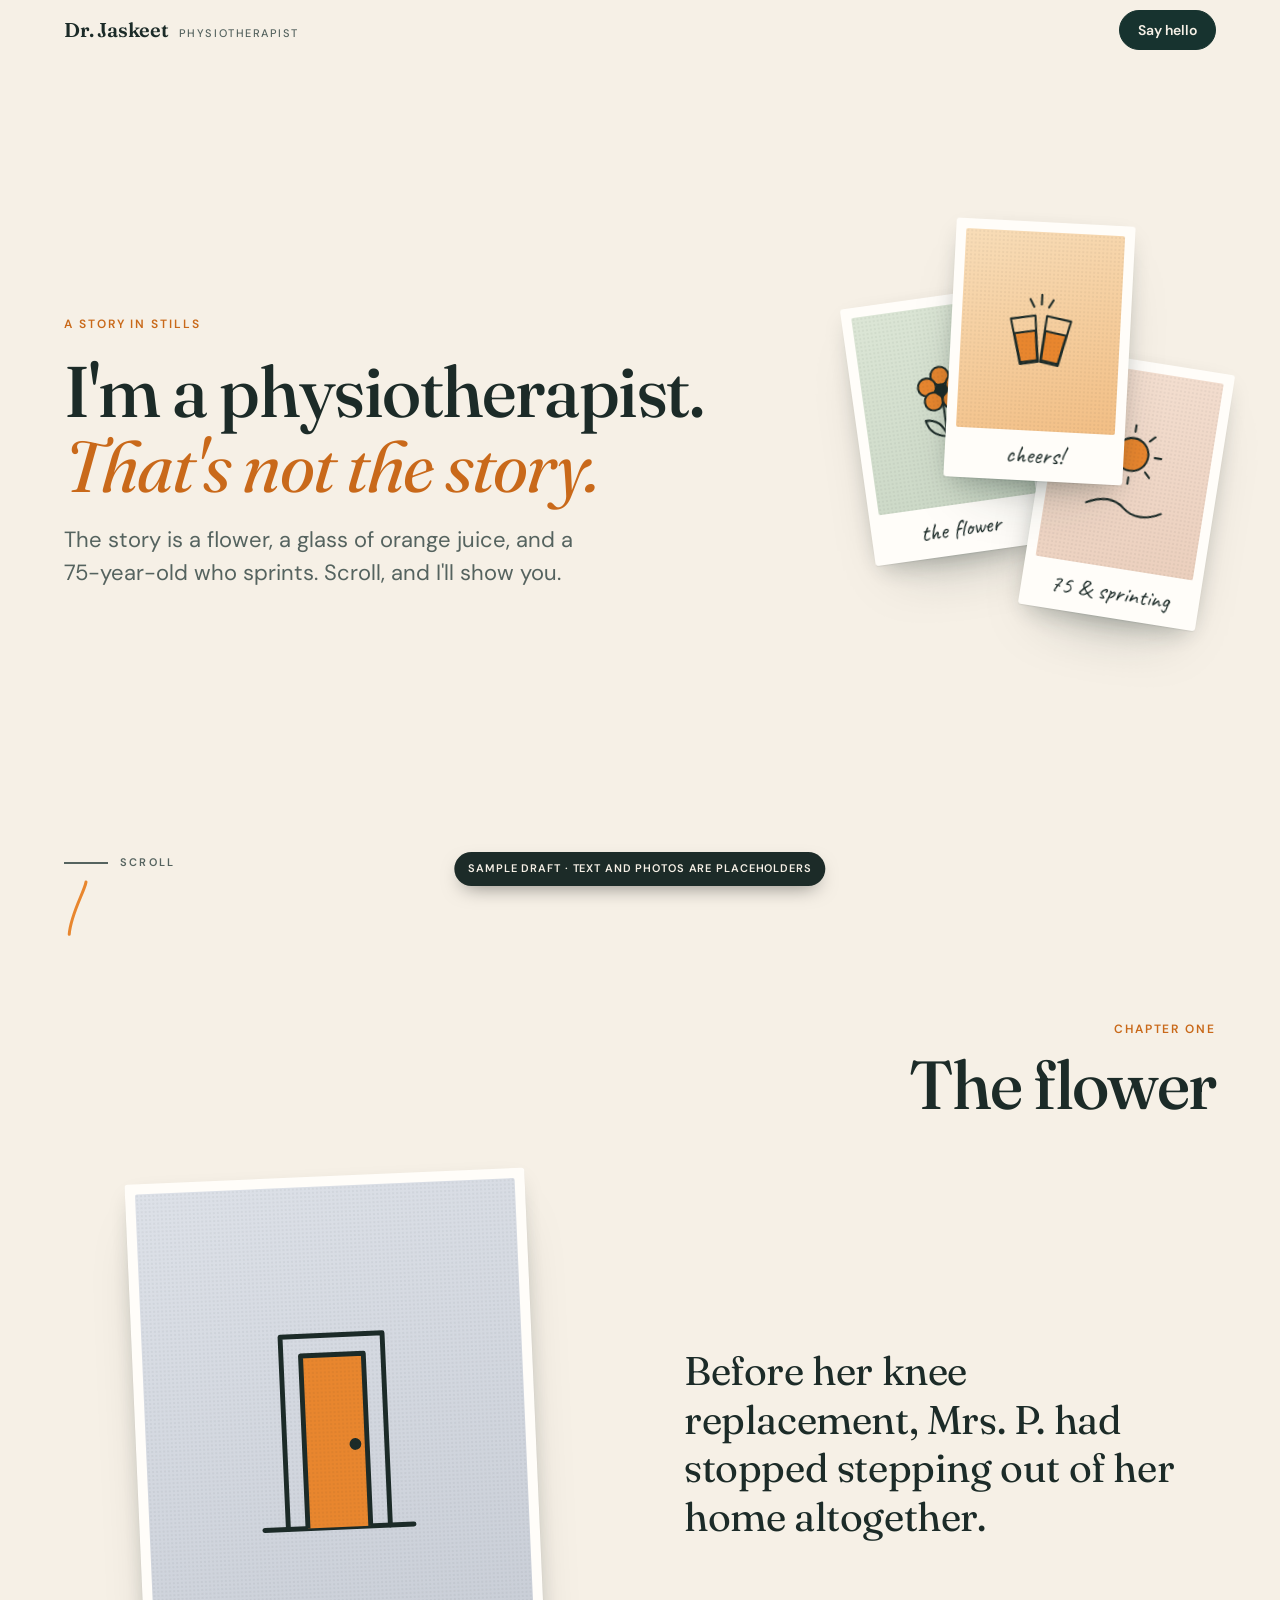
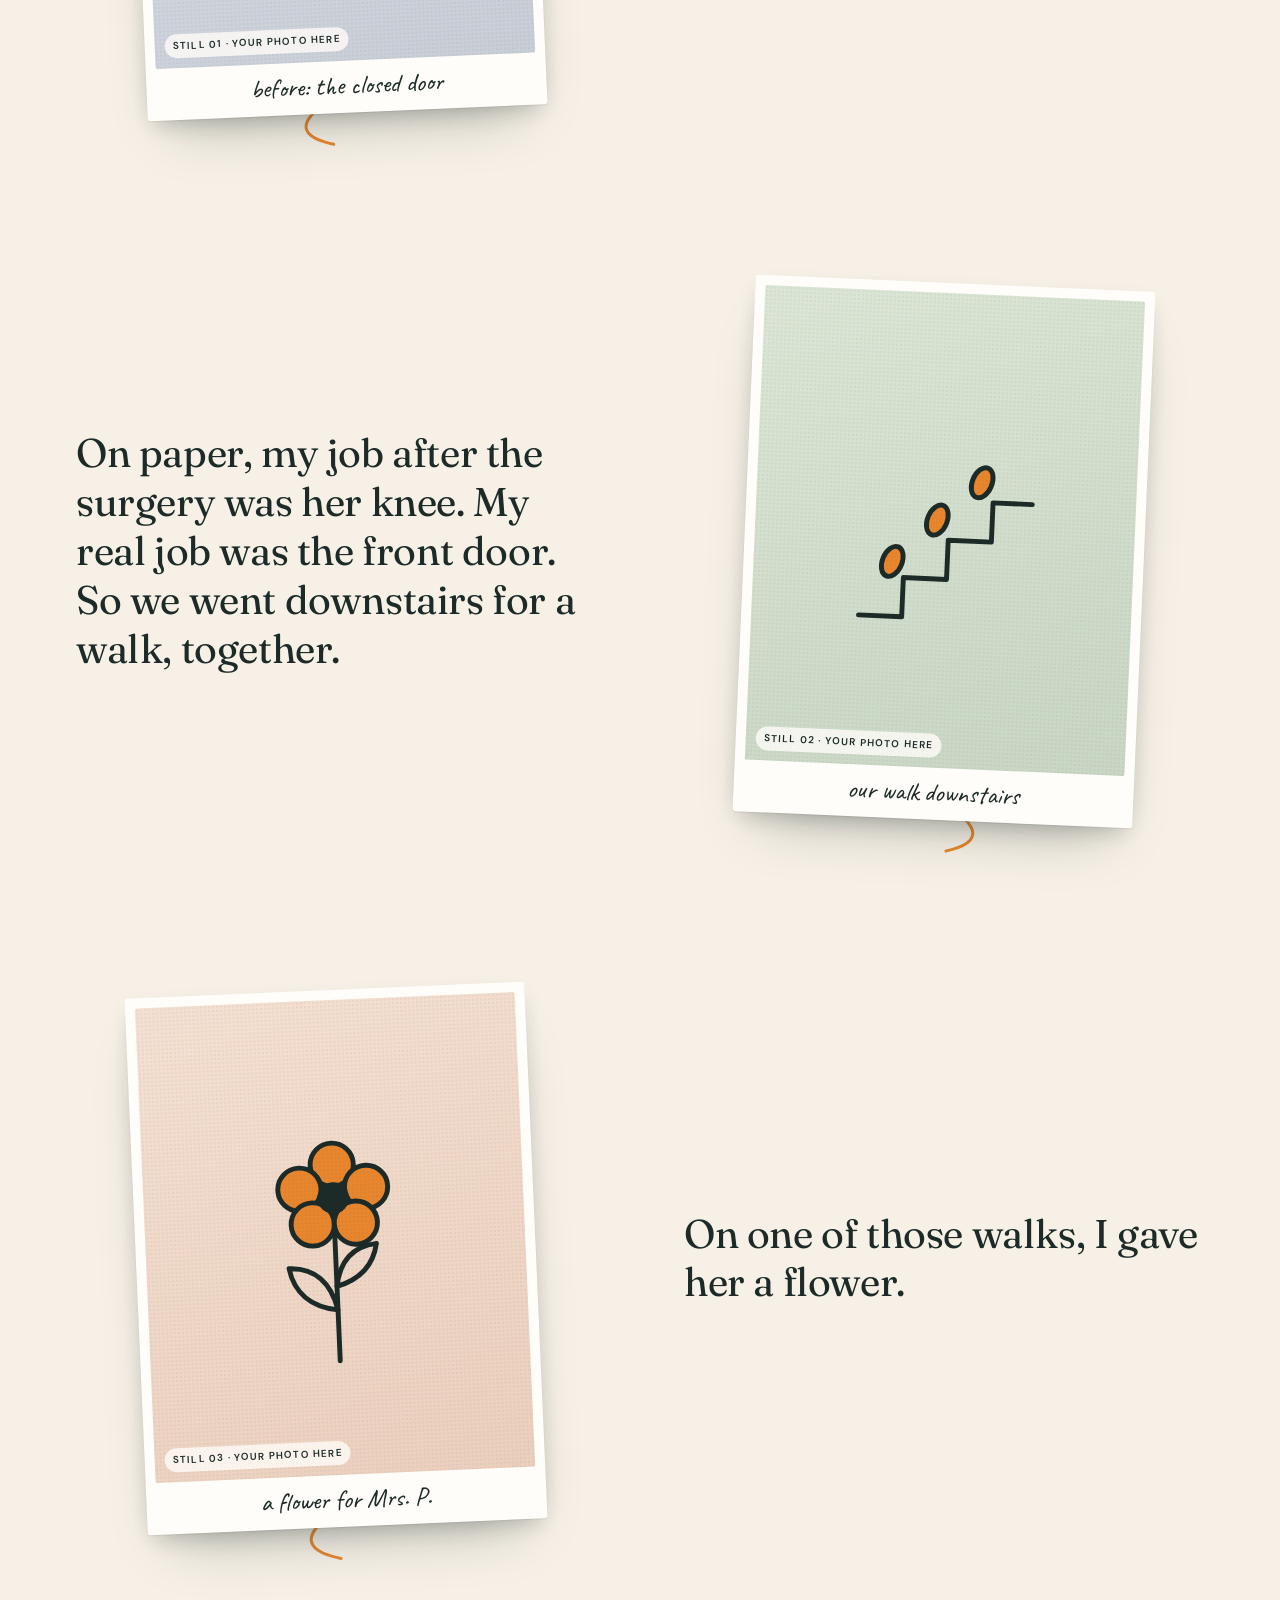
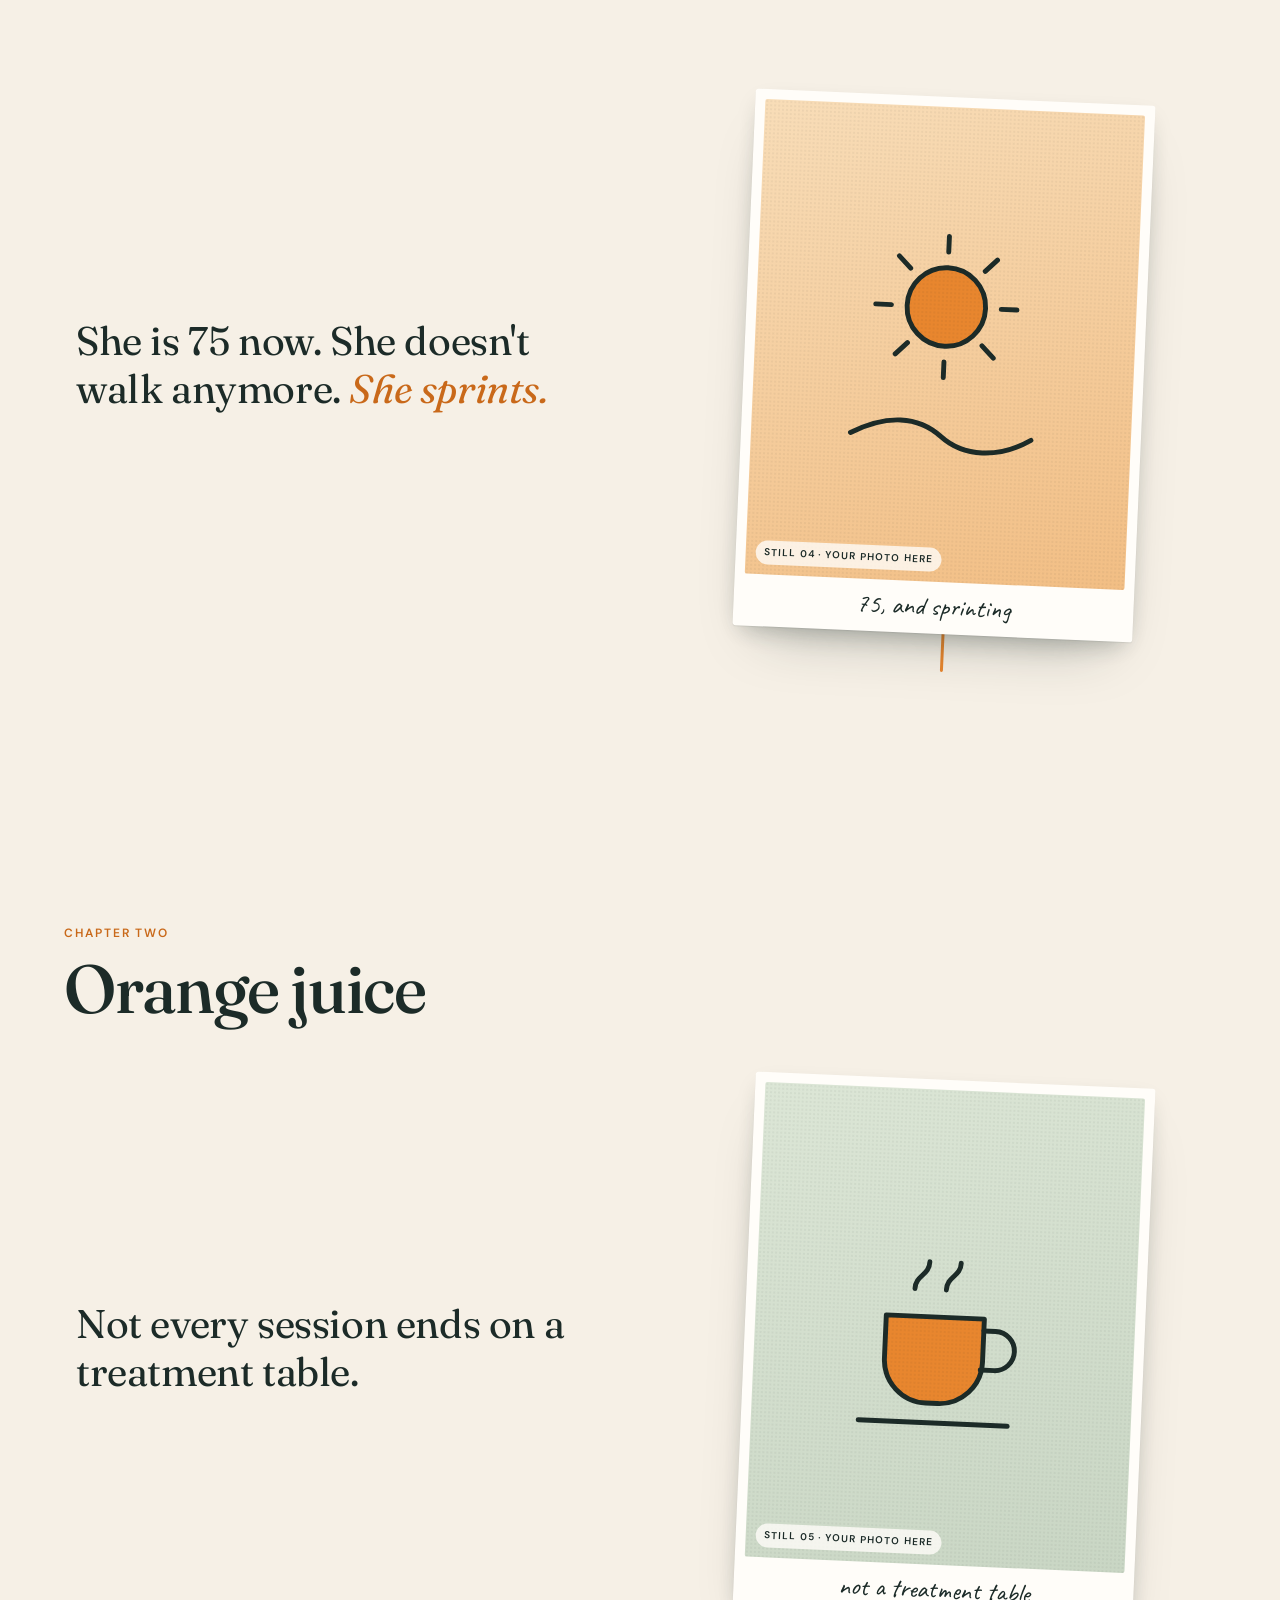
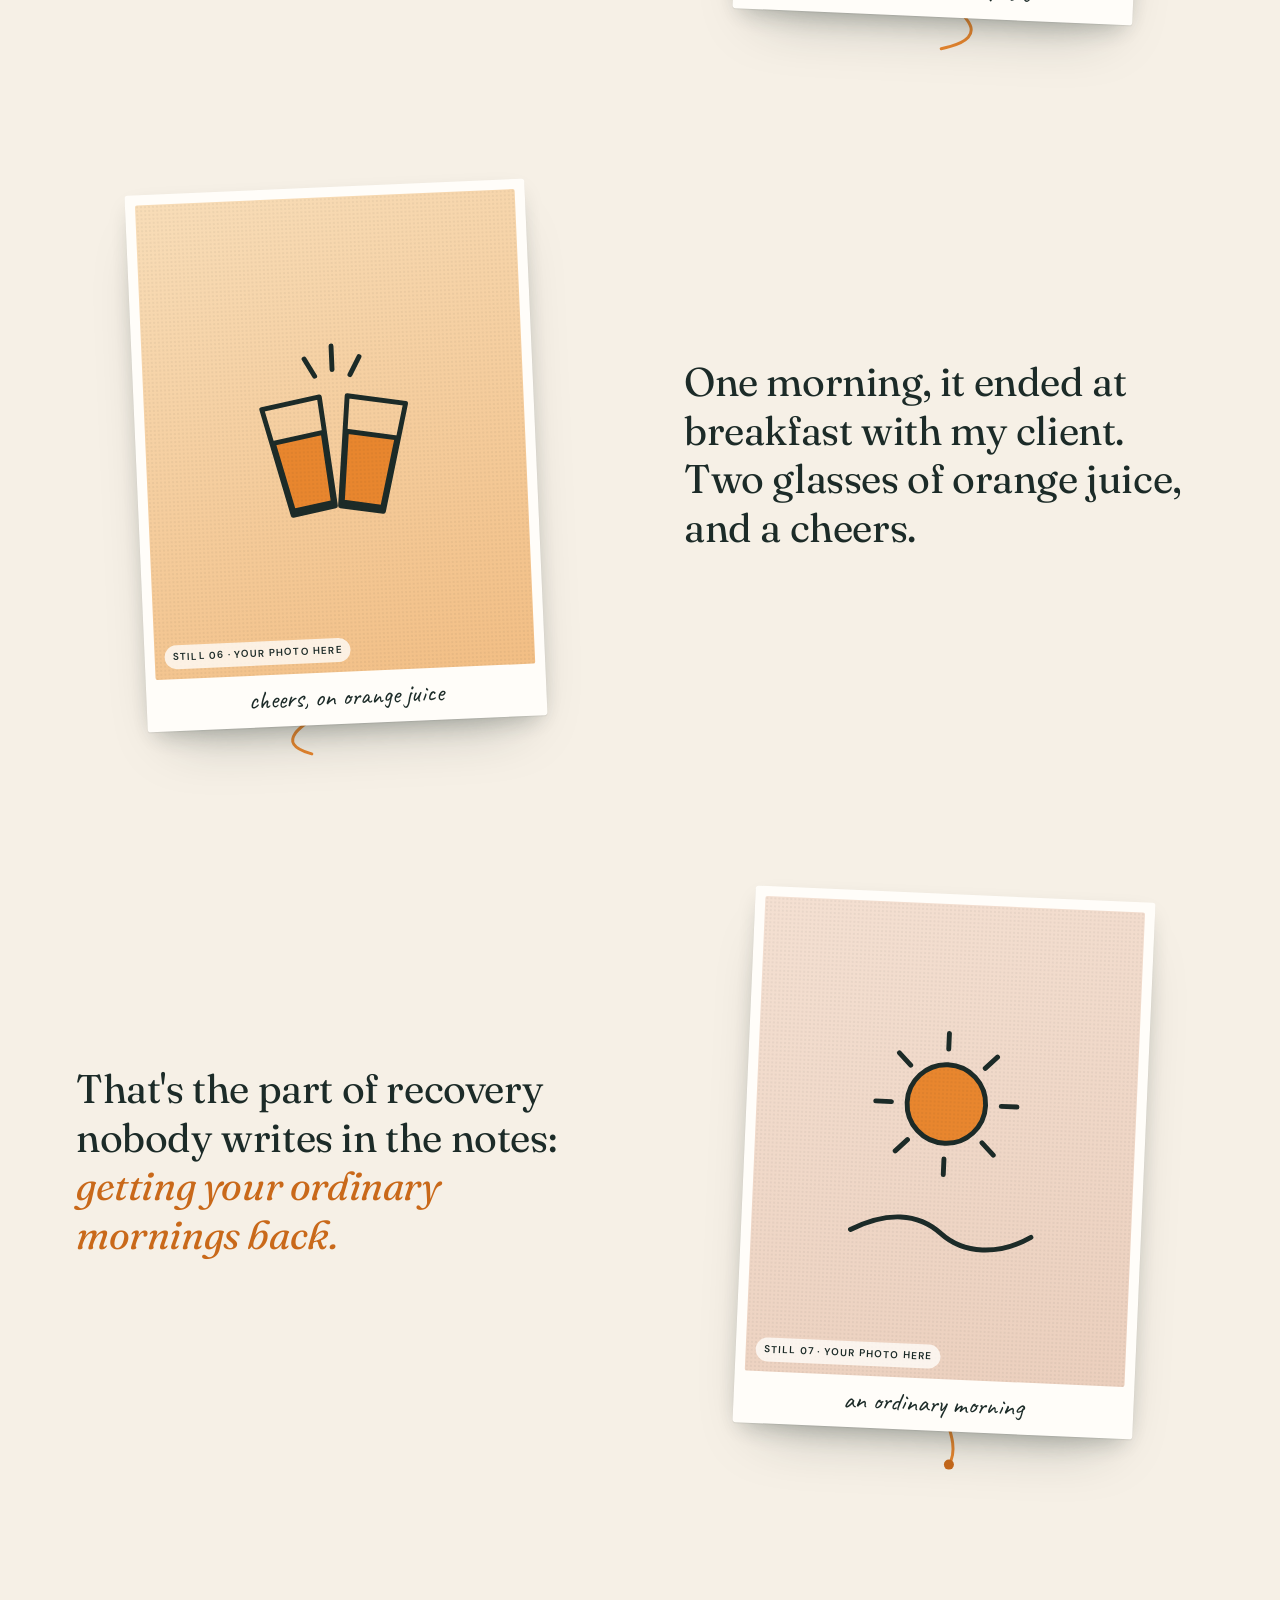
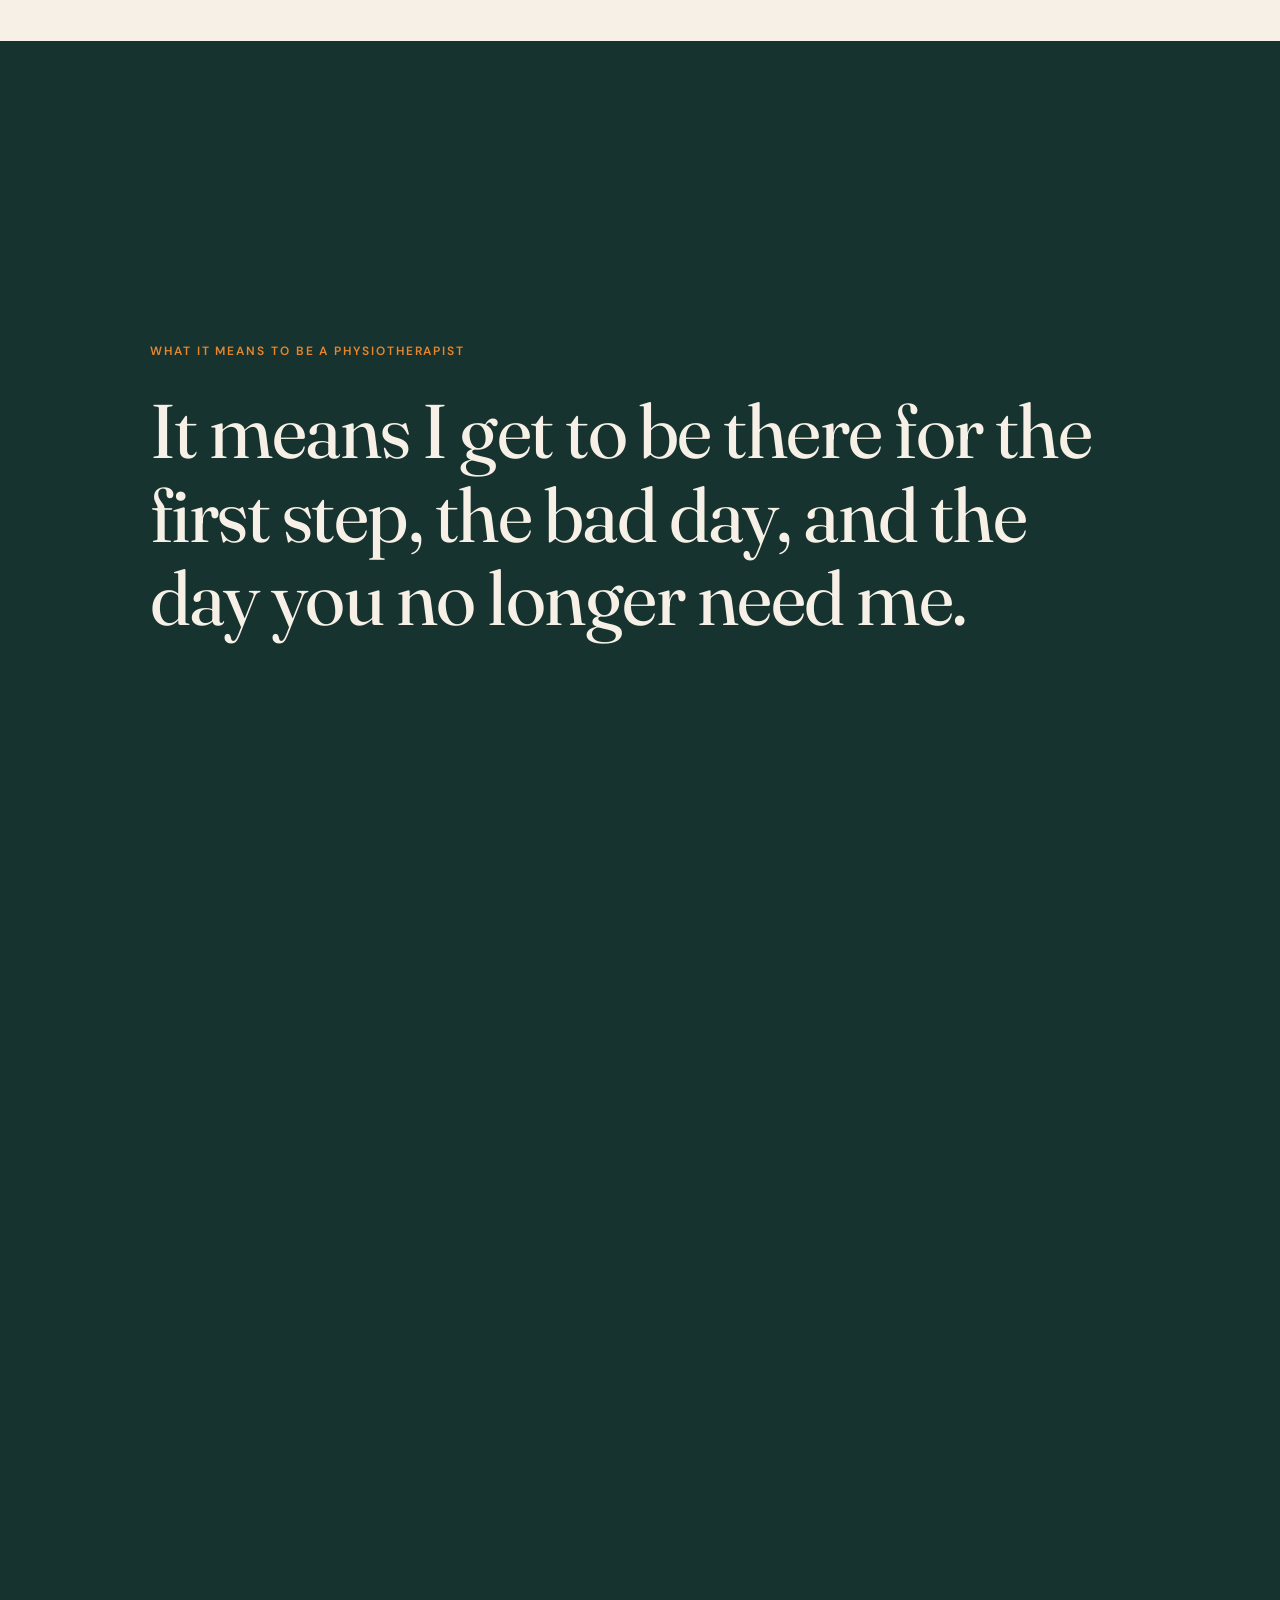
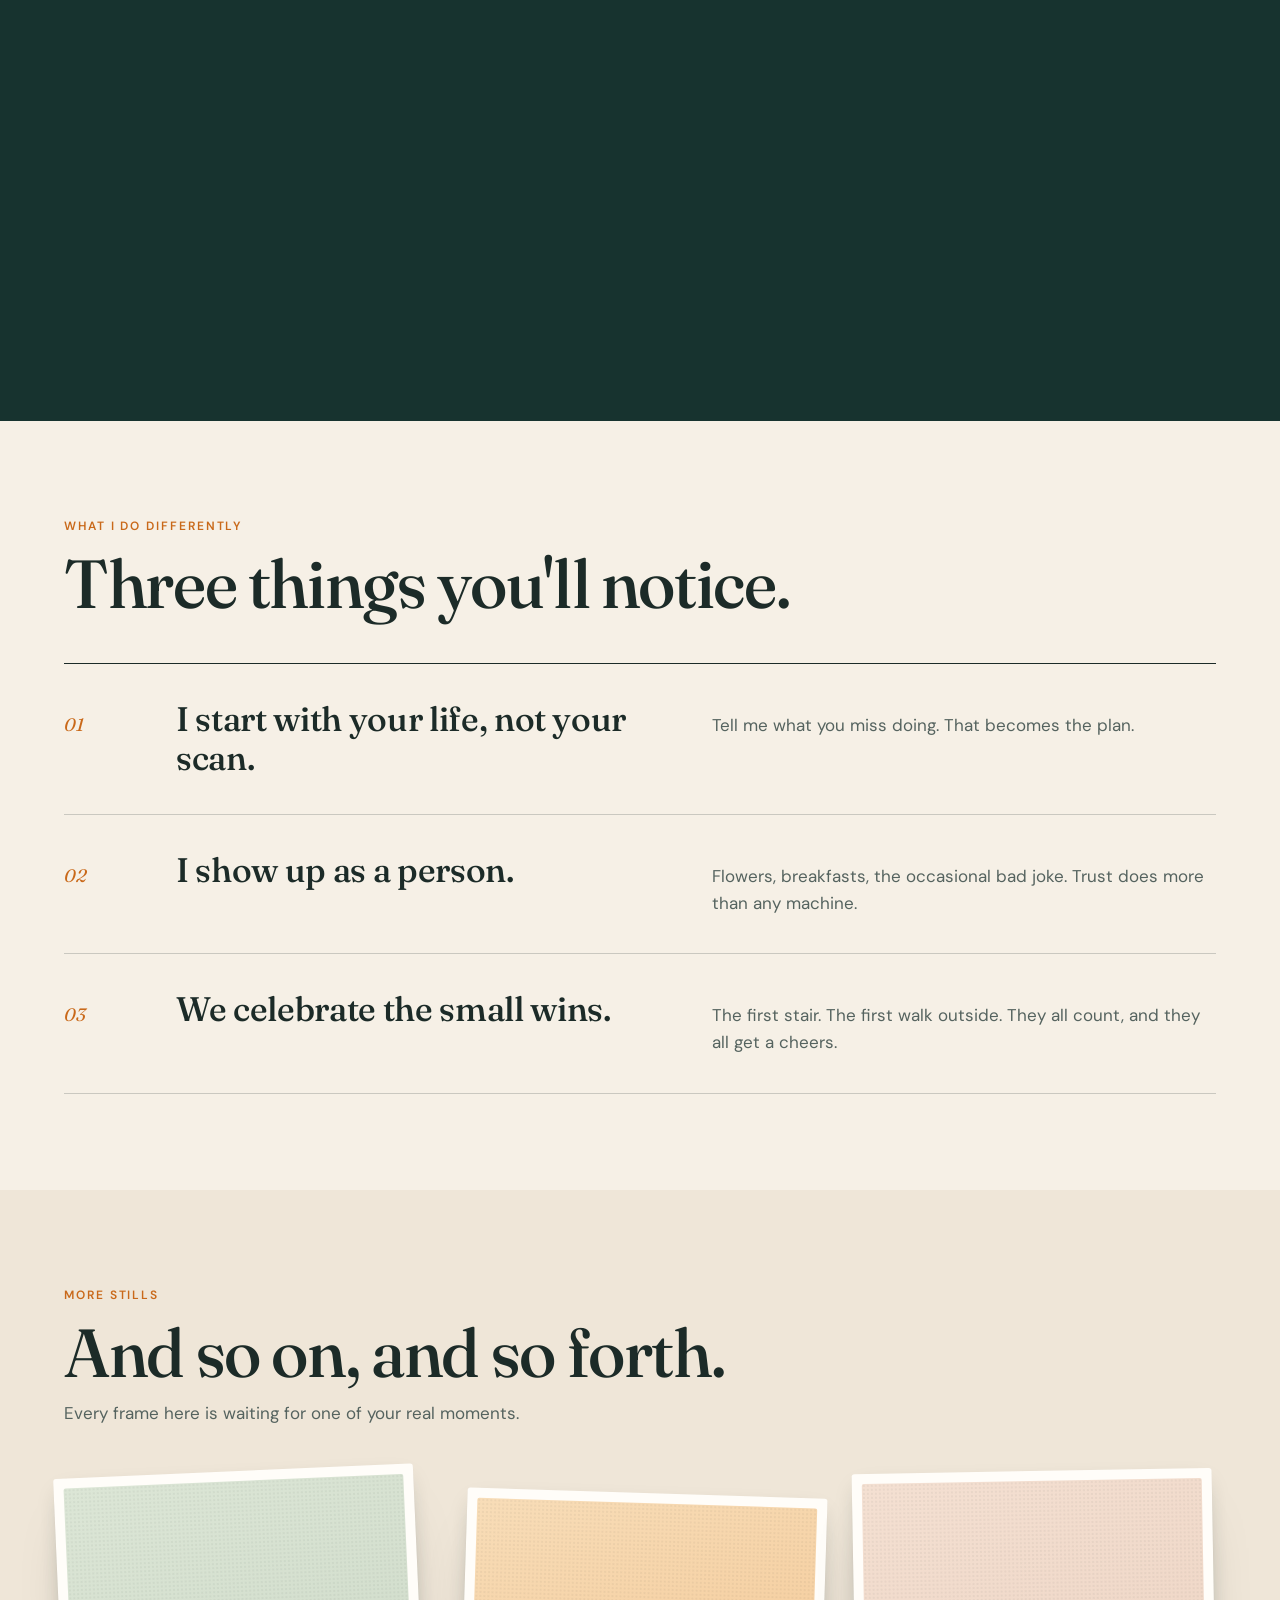
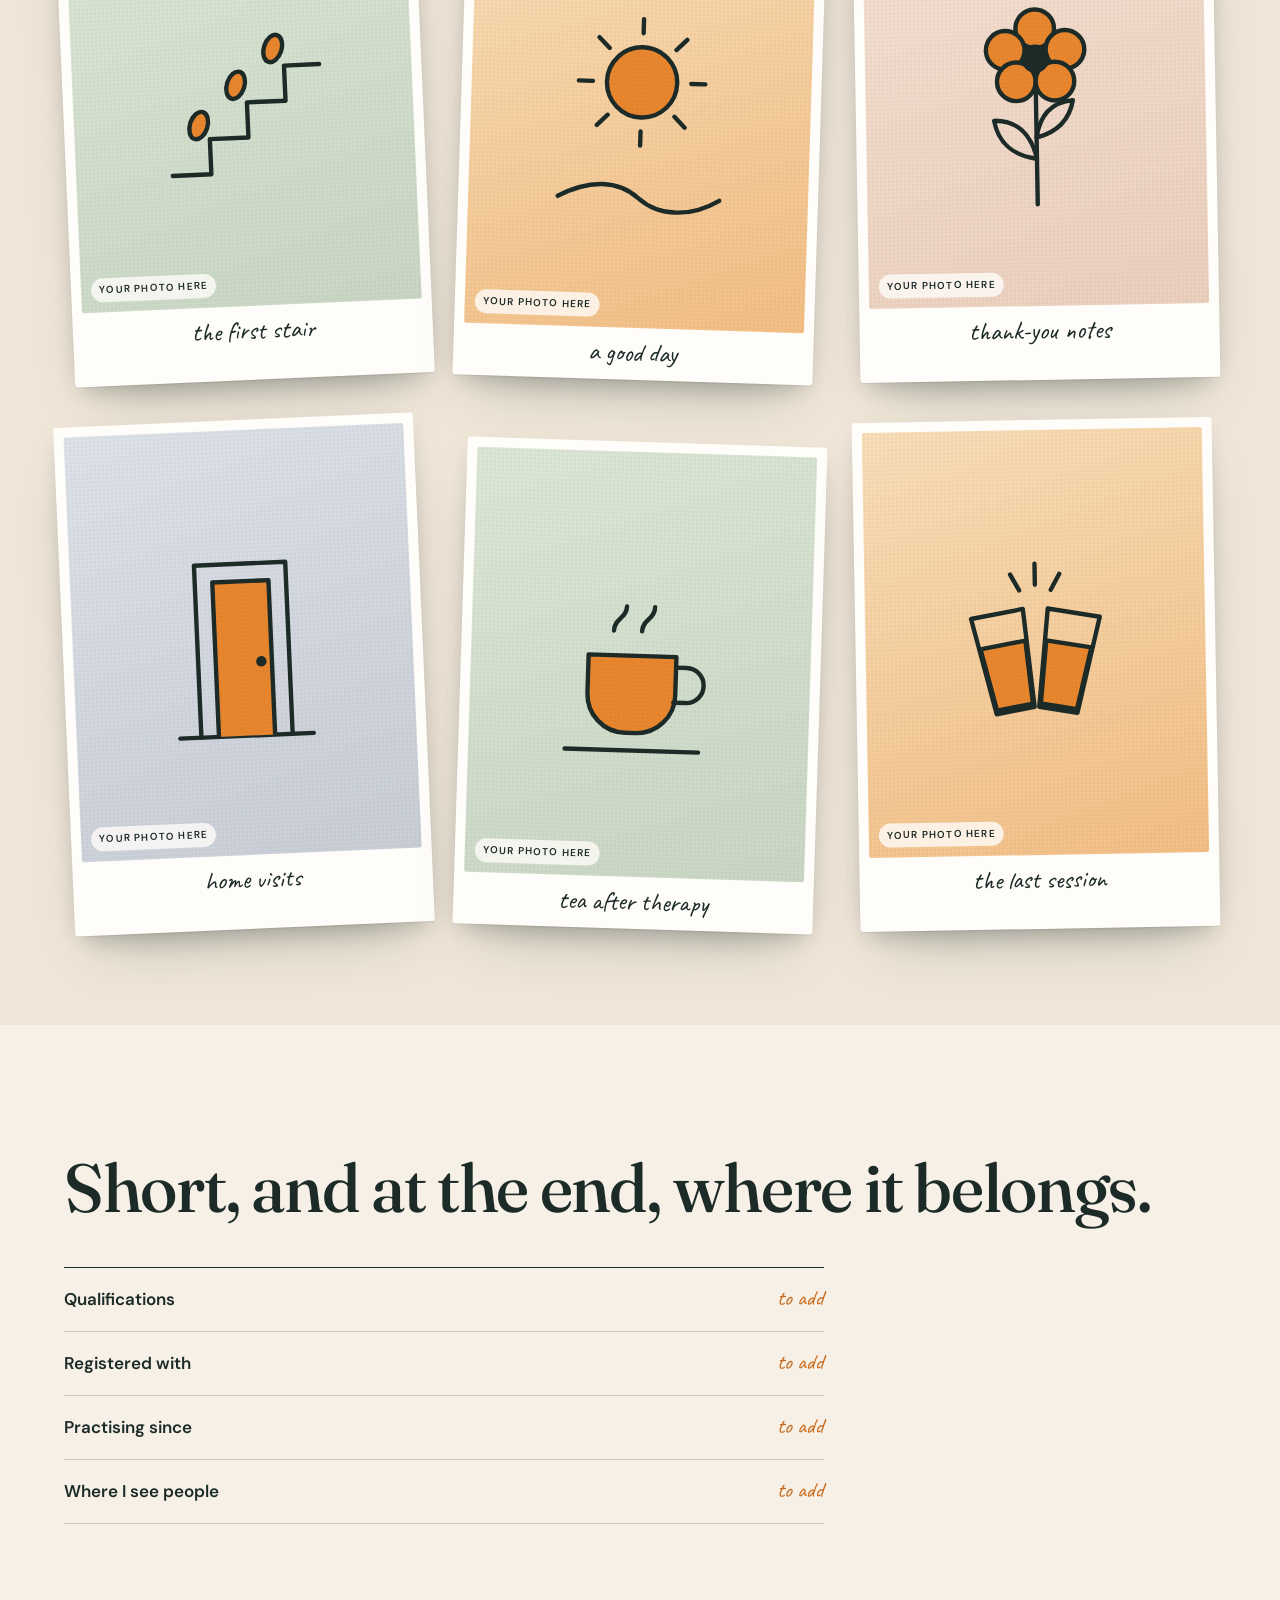
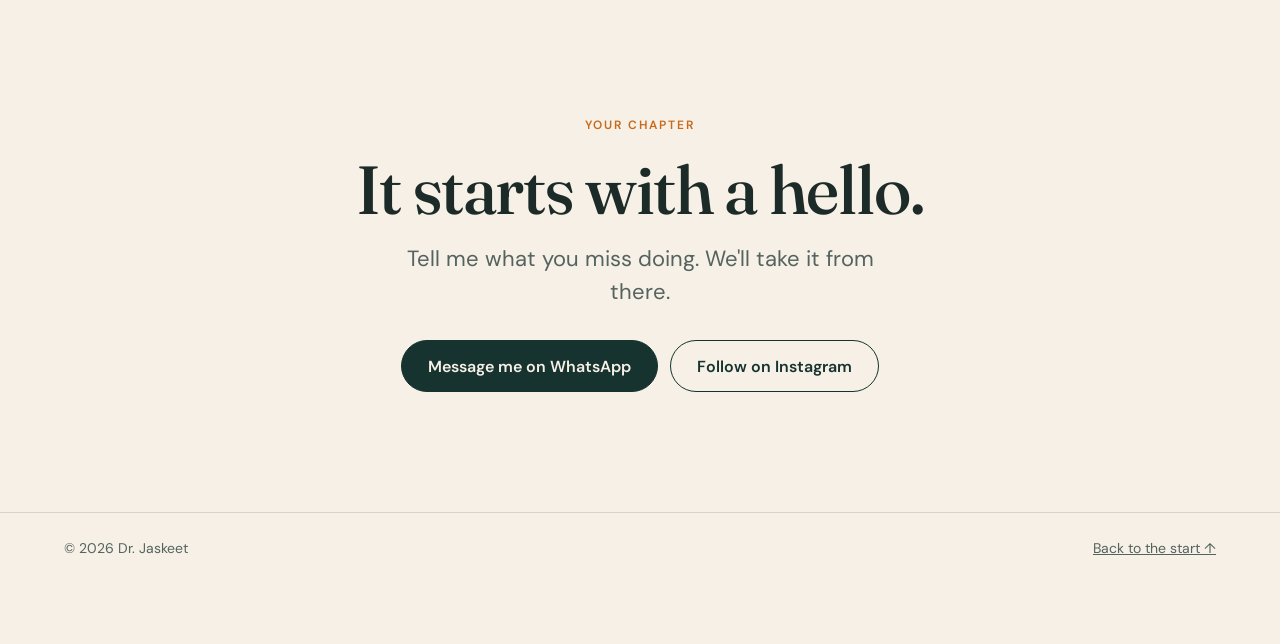
==== commit df7ffdd4: "Story page: pictures in a zigzag joined by a scroll-drawn doodle line The line runs from the hero th" ====
--- a/preview/index.html
+++ b/preview/index.html
@@ -25,6 +25,7 @@
   </header>
 
   <main>
+    <svg class="trail" id="trail" aria-hidden="true"></svg>
 
     <!-- ───────────── Opening ───────────── -->
     <section class="hero" id="hero">
@@ -55,7 +56,7 @@
         </figure>
       </div>
 
-      <div class="scrollcue" aria-hidden="true"><span></span>scroll</div>
+      <div class="scrollcue" aria-hidden="true" data-stop="start" data-side="right"><span></span>scroll</div>
     </section>
 
     <!-- ───────────── Chapter one ───────────── -->
@@ -65,52 +66,50 @@
         <h2 class="reveal">The flower</h2>
       </header>
 
-      <div class="scrolly">
-        <div class="stage" aria-hidden="true">
-          <figure class="print still is-active">
+      <div class="beats">
+        <article class="beat" data-side="left">
+          <figure class="print reveal" data-stop>
             <div class="print__img tone-dusk">
               <svg viewBox="0 0 120 150"><use href="#art-door"/></svg>
               <span class="tag">Still 01 · your photo here</span>
             </div>
             <figcaption>before: the closed door</figcaption>
           </figure>
-          <figure class="print still">
+          <p class="beat__text reveal">Before her knee replacement, Mrs. P. had stopped stepping out of her home altogether.</p>
+        </article>
+
+        <article class="beat" data-side="right">
+          <figure class="print reveal" data-stop>
             <div class="print__img tone-sage">
               <svg viewBox="0 0 120 150"><use href="#art-steps"/></svg>
               <span class="tag">Still 02 · your photo here</span>
             </div>
             <figcaption>our walk downstairs</figcaption>
           </figure>
-          <figure class="print still">
+          <p class="beat__text reveal">On paper, my job after the surgery was her knee. My real job was the front door. So we went downstairs for a walk, together.</p>
+        </article>
+
+        <article class="beat" data-side="left">
+          <figure class="print reveal" data-stop>
             <div class="print__img tone-blush">
               <svg viewBox="0 0 120 150"><use href="#art-flower"/></svg>
               <span class="tag">Still 03 · your photo here</span>
             </div>
             <figcaption>a flower for Mrs. P.</figcaption>
           </figure>
-          <figure class="print still">
+          <p class="beat__text reveal">On one of those walks, I gave her a flower.</p>
+        </article>
+
+        <article class="beat" data-side="right">
+          <figure class="print reveal" data-stop>
             <div class="print__img tone-juice">
               <svg viewBox="0 0 120 150"><use href="#art-sun"/></svg>
               <span class="tag">Still 04 · your photo here</span>
             </div>
             <figcaption>75, and sprinting</figcaption>
           </figure>
-        </div>
-
-        <div class="steps">
-          <div class="step" data-still="0">
-            <p>Before her knee replacement, Mrs. P. had stopped stepping out of her home altogether.</p>
-          </div>
-          <div class="step" data-still="1">
-            <p>On paper, my job after the surgery was her knee. My real job was the front door. So we went downstairs for a walk, together.</p>
-          </div>
-          <div class="step" data-still="2">
-            <p>On one of those walks, I gave her a flower.</p>
-          </div>
-          <div class="step" data-still="3">
-            <p>She is 75 now. She doesn't walk anymore. <em>She sprints.</em></p>
-          </div>
-        </div>
+          <p class="beat__text reveal">She is 75 now. She doesn't walk anymore. <em>She sprints.</em></p>
+        </article>
       </div>
     </section>
 
@@ -121,47 +120,44 @@
         <h2 class="reveal">Orange juice</h2>
       </header>
 
-      <div class="scrolly">
-        <div class="stage" aria-hidden="true">
-          <figure class="print still is-active">
+      <div class="beats">
+        <article class="beat" data-side="right">
+          <figure class="print reveal" data-stop>
             <div class="print__img tone-sage">
               <svg viewBox="0 0 120 150"><use href="#art-table"/></svg>
               <span class="tag">Still 05 · your photo here</span>
             </div>
             <figcaption>not a treatment table</figcaption>
           </figure>
-          <figure class="print still">
+          <p class="beat__text reveal">Not every session ends on a treatment table.</p>
+        </article>
+
+        <article class="beat" data-side="left">
+          <figure class="print reveal" data-stop>
             <div class="print__img tone-juice">
               <svg viewBox="0 0 120 150"><use href="#art-cheers"/></svg>
               <span class="tag">Still 06 · your photo here</span>
             </div>
             <figcaption>cheers, on orange juice</figcaption>
           </figure>
-          <figure class="print still">
+          <p class="beat__text reveal">One morning, it ended at breakfast with my client. Two glasses of orange juice, and a cheers.</p>
+        </article>
+
+        <article class="beat" data-side="right">
+          <figure class="print reveal" data-stop>
             <div class="print__img tone-blush">
               <svg viewBox="0 0 120 150"><use href="#art-sun"/></svg>
               <span class="tag">Still 07 · your photo here</span>
             </div>
             <figcaption>an ordinary morning</figcaption>
           </figure>
-        </div>
-
-        <div class="steps">
-          <div class="step" data-still="0">
-            <p>Not every session ends on a treatment table.</p>
-          </div>
-          <div class="step" data-still="1">
-            <p>One morning, it ended at breakfast with my client. Two glasses of orange juice, and a cheers.</p>
-          </div>
-          <div class="step" data-still="2">
-            <p>That's the part of recovery nobody writes in the notes: <em>getting your ordinary mornings back.</em></p>
-          </div>
-        </div>
+          <p class="beat__text reveal">That's the part of recovery nobody writes in the notes: <em>getting your ordinary mornings back.</em></p>
+        </article>
       </div>
     </section>
 
     <!-- ───────────── Interlude ───────────── -->
-    <section class="interlude" id="meaning">
+    <section class="interlude" id="meaning" data-stop="end">
       <div class="interlude__pin">
         <p class="eyebrow">What it means to be a physiotherapist</p>
         <p class="interlude__line" id="wordReveal">It means I get to be there for the first step, the bad day, and the day you no longer need me.</p>
--- a/styles.css
+++ b/styles.css
@@ -222,79 +222,70 @@
   .hero__stack figcaption { font-size: 24px; padding: 12px 4px 14px; }
 }
 
-/* ── Chapters (sticky photo + scrolling text) ── */
+/* ── Chapters: pictures in a zigzag, joined by the doodle line ── */
 .chapter {
   max-width: calc(var(--max) + 2 * var(--gutter));
   margin: 0 auto;
   padding: 72px var(--gutter) 0;
 }
-.chapter__head { display: grid; gap: 10px; margin-bottom: 20px; }
-
-.stage {
-  position: sticky;
-  top: var(--header);
-  z-index: 2;
-  height: 48vh; height: 48svh;
-  margin: 0 calc(-1 * var(--gutter));
-  padding: 14px var(--gutter) 22px;
-  background: linear-gradient(var(--paper) 90%, rgba(246, 240, 230, 0));
+.chapter__head { display: grid; gap: 10px; }
+
+.beats {
+  --lane: 48px;          /* strip kept clear beside the text for the line, on phones */
   display: grid;
-  grid-template-rows: minmax(0, 1fr);
-  justify-items: center;
-}
-.still {
-  grid-area: 1 / 1;
-  height: 100%;
-  width: auto;
-  max-width: 100%;
-  aspect-ratio: 4 / 5.9;
-  display: flex; flex-direction: column;
-  opacity: 0;
-  transform: rotate(-5deg) scale(.94);
-  transition: opacity .55s ease, transform .7s cubic-bezier(.2, .7, .2, 1);
-}
-.still .print__img { aspect-ratio: auto; flex: 1; min-height: 0; }
-.still.is-active { opacity: 1; transform: rotate(-2deg) scale(1); }
-.still:nth-child(even).is-active { transform: rotate(2deg) scale(1); }
-
-.step {
-  min-height: 62vh; min-height: 62svh;
-  display: flex; align-items: center;
-}
-.step:last-child { min-height: 70vh; min-height: 70svh; }
-.step p {
+  gap: 96px;
+  padding: 44px 0 110px;
+}
+.beat { display: grid; gap: 36px; justify-items: center; }
+.beat .print {
+  position: relative; z-index: 2;   /* above the line, so it passes behind each picture */
+  width: min(74%, 300px);
+  --r: -2.5deg;
+}
+.beat[data-side="right"] .print { --r: 2.5deg; }
+.beat .print.reveal { opacity: 0; transform: rotate(calc(var(--r) * 3)) scale(.94); }
+.beat .print.reveal.in { opacity: 1; transform: rotate(var(--r)); }
+.beat .print.is-reached { animation: nudge .7s ease; }
+@keyframes nudge { 35% { rotate: 2.4deg; } 70% { rotate: -1.2deg; } }
+
+.beat__text {
   font-family: var(--serif);
   font-size: clamp(24px, 3.4vw, 40px);
   line-height: 1.22;
   letter-spacing: -.01em;
-  max-width: 20ch;
-  opacity: .22;
-  transform: translateY(10px);
-  transition: opacity .5s ease, transform .5s ease;
-}
-.step p em { color: var(--juice-deep); }
-.step.is-active p { opacity: 1; transform: none; }
+  justify-self: start;
+  max-width: calc(20ch + var(--lane));
+}
+.beat__text em { color: var(--juice-deep); }
+.beat[data-side="left"] .beat__text { padding-left: var(--lane); }
+.beat[data-side="right"] .beat__text { padding-right: var(--lane); }
 
 @media (min-width: 900px) {
   .chapter { padding-top: 120px; }
-  .chapter__head { margin-bottom: 0; }
-  .scrolly { display: grid; grid-template-columns: 1fr 1fr; gap: 64px; align-items: start; }
-  .stage {
-    top: 0;
-    height: 100vh;
-    margin: 0; padding: calc(var(--header) + 24px) 0 40px;
-    background: none;
-  }
-  .stage { align-items: center; }
-  .still { height: min(100%, 620px); }
-  .step { min-height: 78vh; }
-  .step:last-child { min-height: 100vh; }
-  .chapter--flip .stage { order: 2; }
-  .chapter--flip .chapter__head { text-align: right; justify-items: end; }
-}
+  .chapter__head { text-align: right; justify-items: end; }
+  .chapter--flip .chapter__head { text-align: left; justify-items: start; }
+  .beats { gap: 170px; padding: 56px 0 170px; }
+  .beat { grid-template-columns: 1fr 1fr; gap: 64px; align-items: center; }
+  .beat .print { width: min(76%, 400px); }
+  .beat[data-side="right"] .print { order: 2; }
+  .beat[data-side] .beat__text { padding: 0; max-width: 20ch; justify-self: center; }
+}
+
+/* ── The doodle line ── */
+main { position: relative; }
+.trail { position: absolute; top: 0; left: 0; z-index: 1; pointer-events: none; overflow: visible; }
+.trail path {
+  fill: none;
+  stroke: var(--juice);
+  stroke-width: 3;
+  stroke-linecap: round;
+  stroke-linejoin: round;
+}
+.trail__dot { fill: var(--juice-deep); transition: opacity .3s ease; }
 
 /* ── Interlude (dark, words light up as you scroll) ── */
 .interlude {
+  position: relative; z-index: 2;   /* the doodle line slips in behind this block */
   background: var(--green);
   color: var(--paper);
   height: 220vh;
@@ -400,7 +391,7 @@
 .hero .reveal:nth-child(3) { transition-delay: .22s; }
 
 /* No JavaScript, or motion turned off: show everything, animate nothing. */
-.no-js .reveal, .no-js .still, .no-js .step p, .no-js .interlude__line .w { opacity: 1; transform: none; }
+.no-js .reveal, .no-js .interlude__line .w { opacity: 1; transform: none; }
 @media (prefers-reduced-motion: reduce) {
   html { scroll-behavior: auto; }
   *, *::before, *::after { animation: none !important; transition: none !important; }
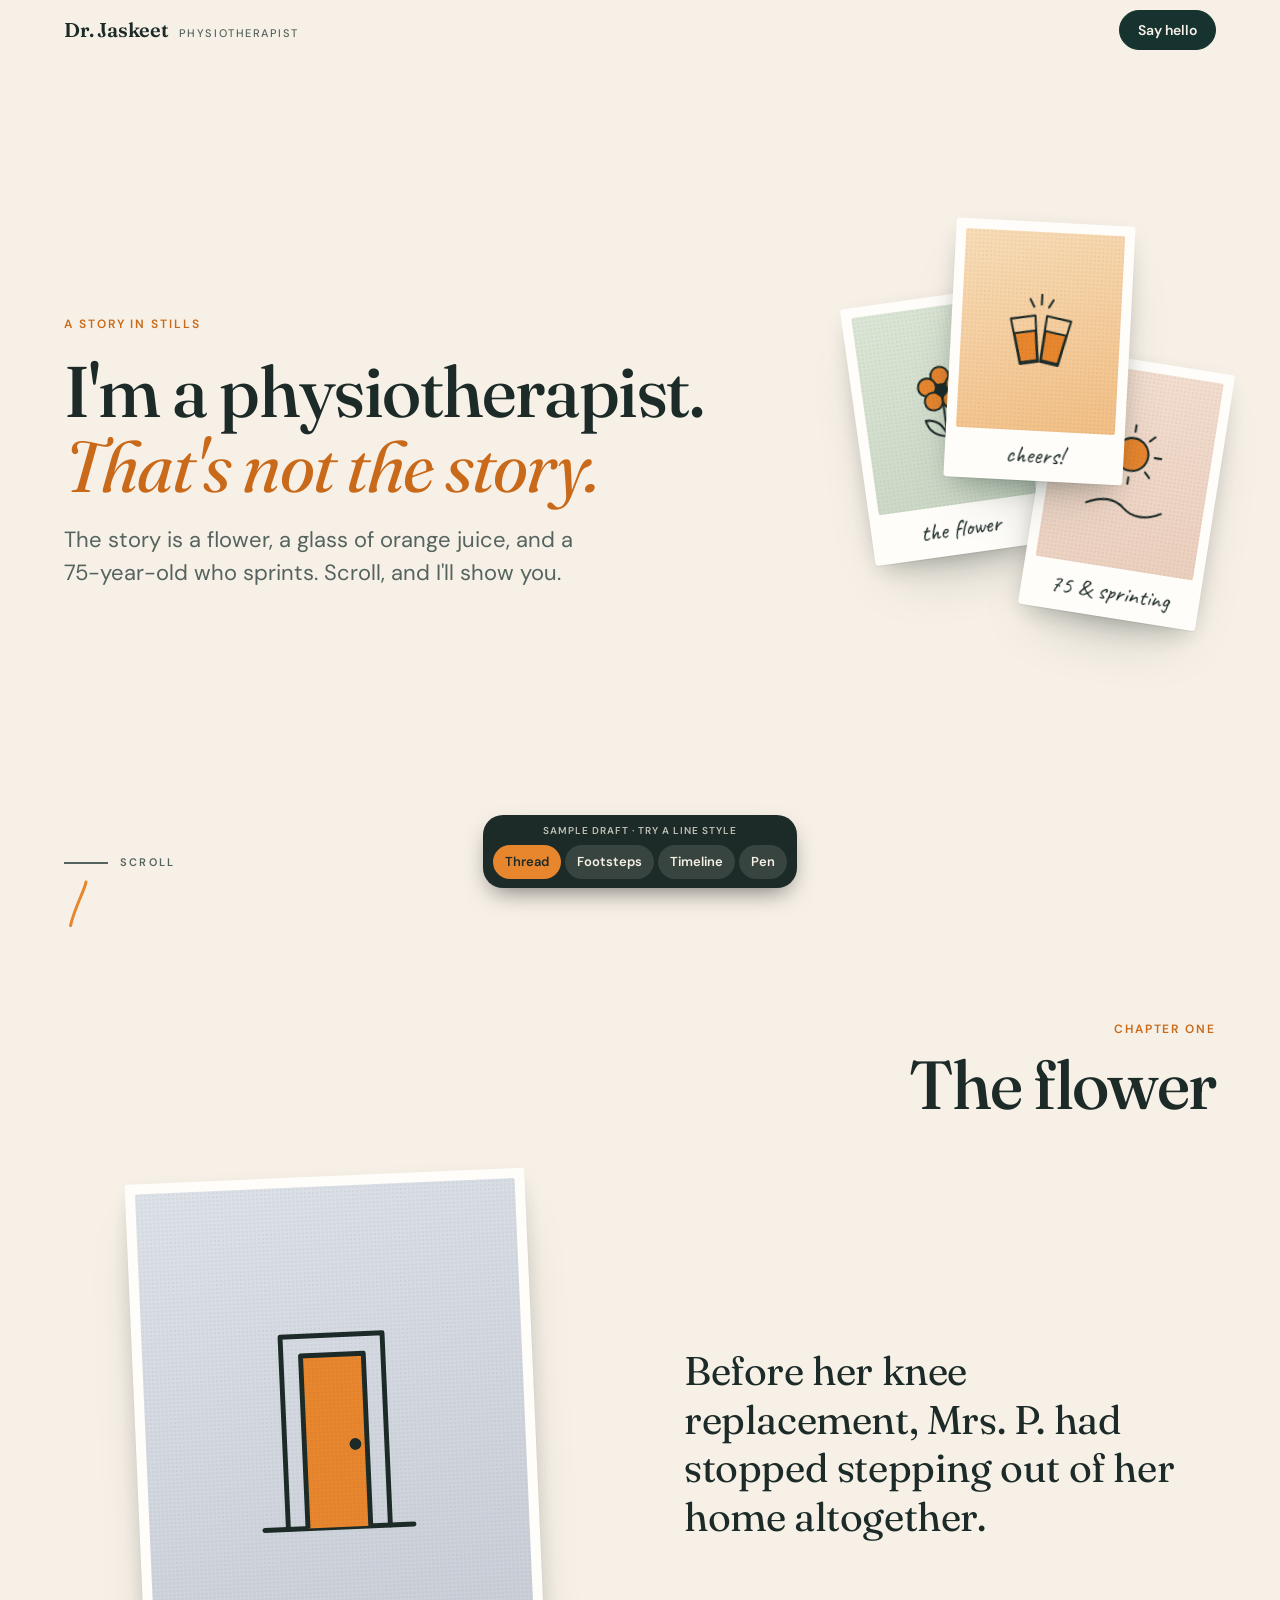
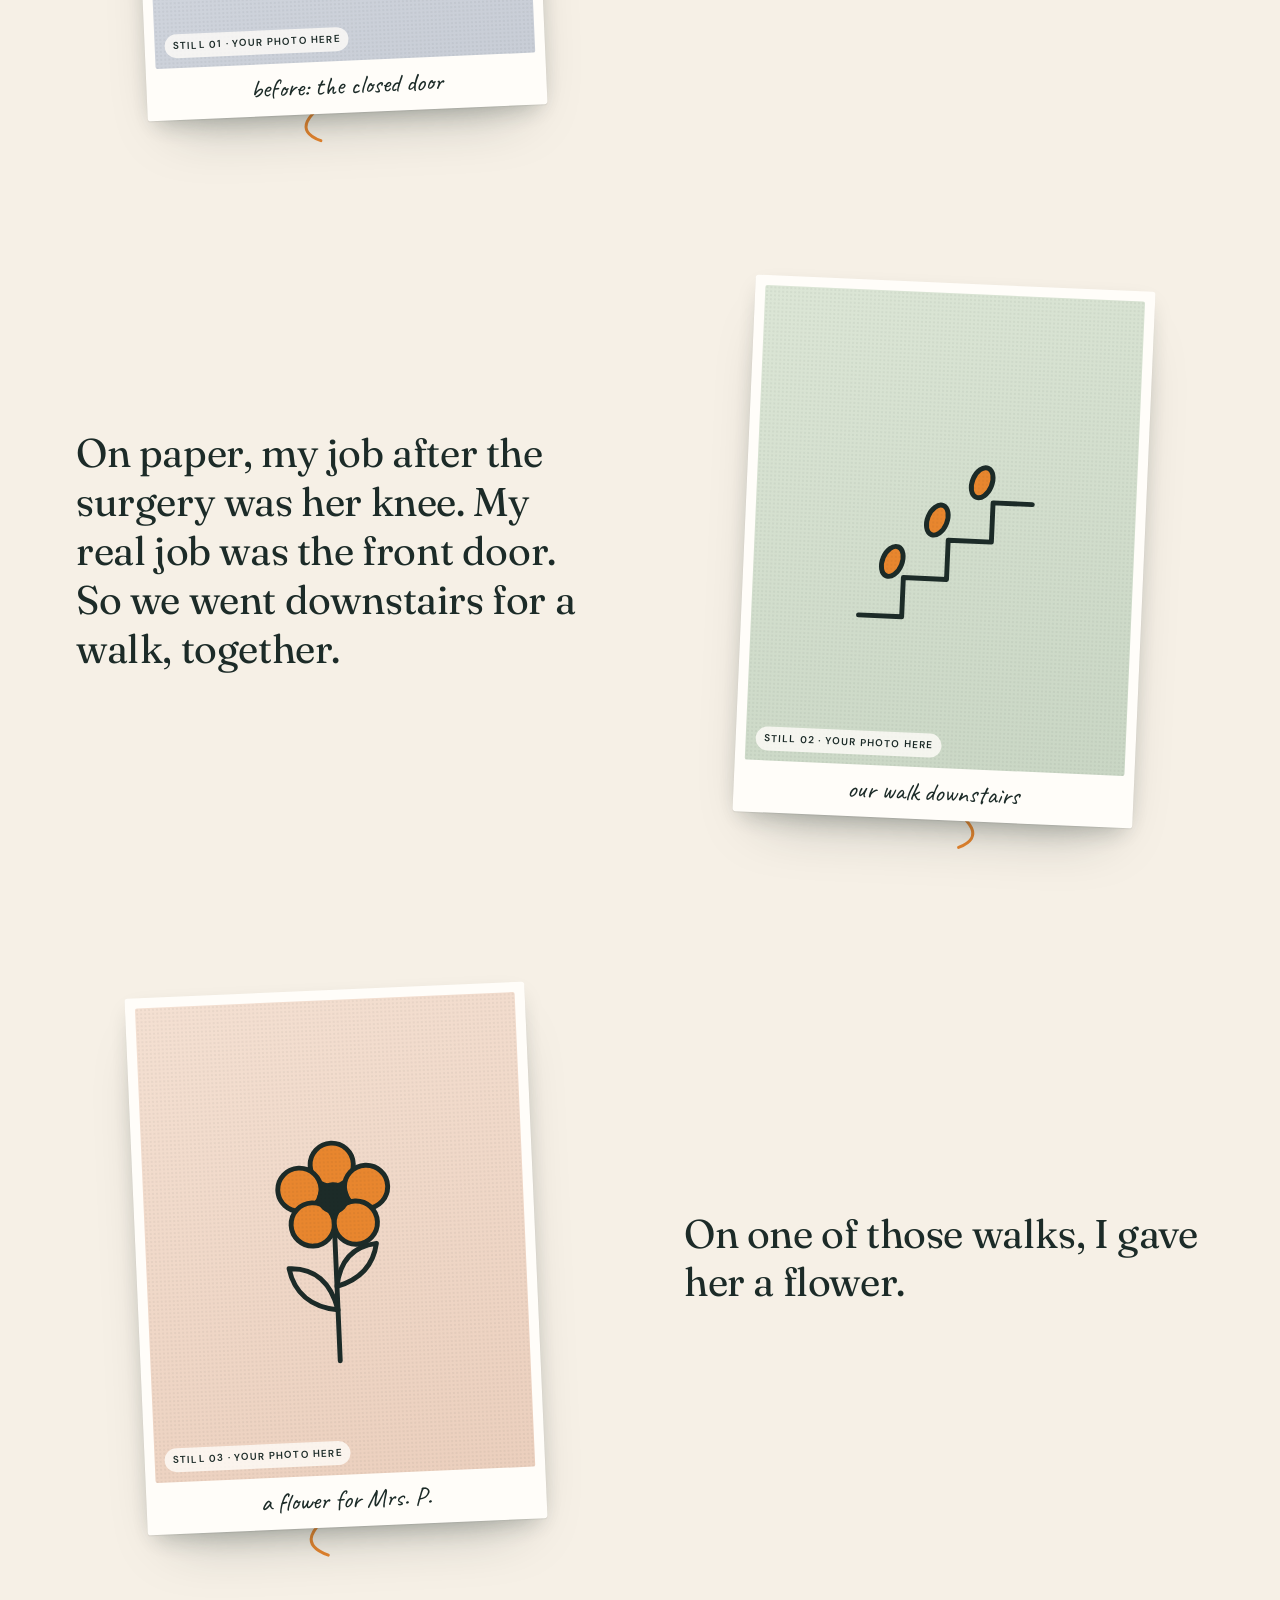
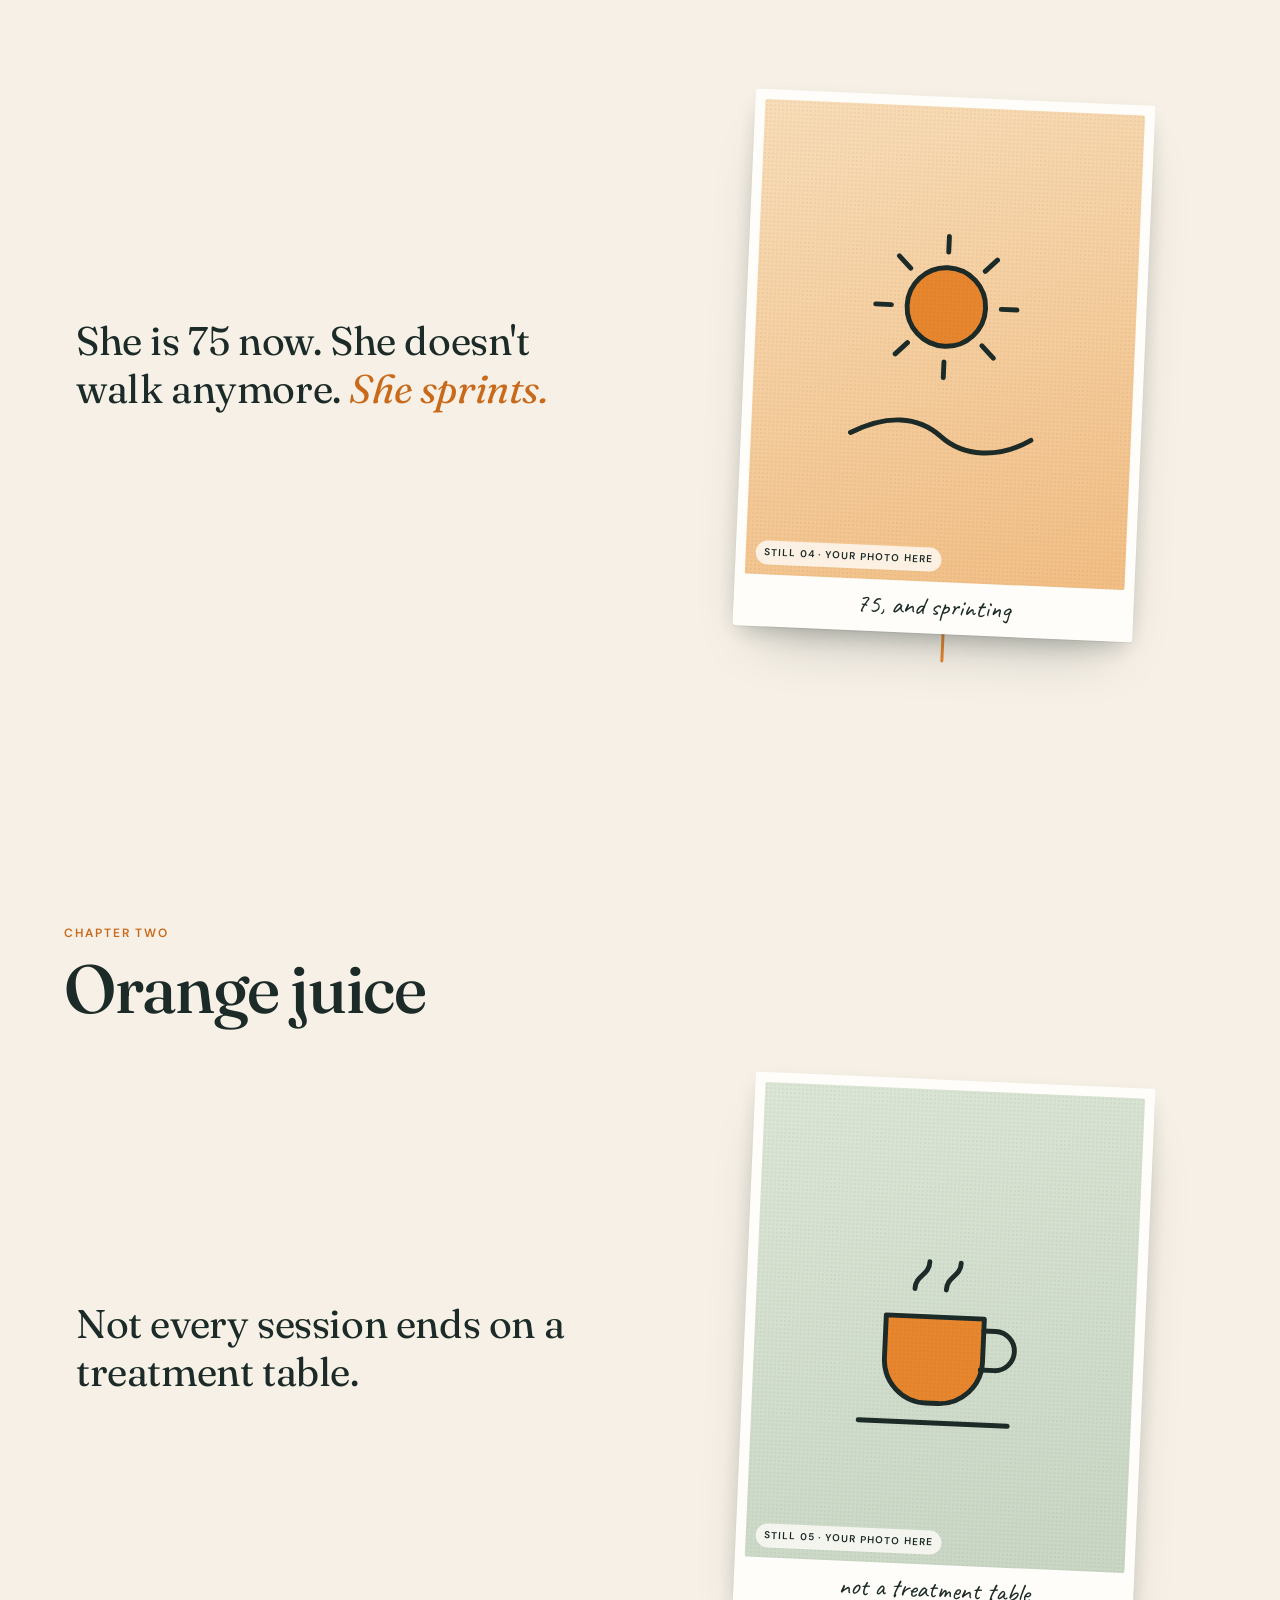
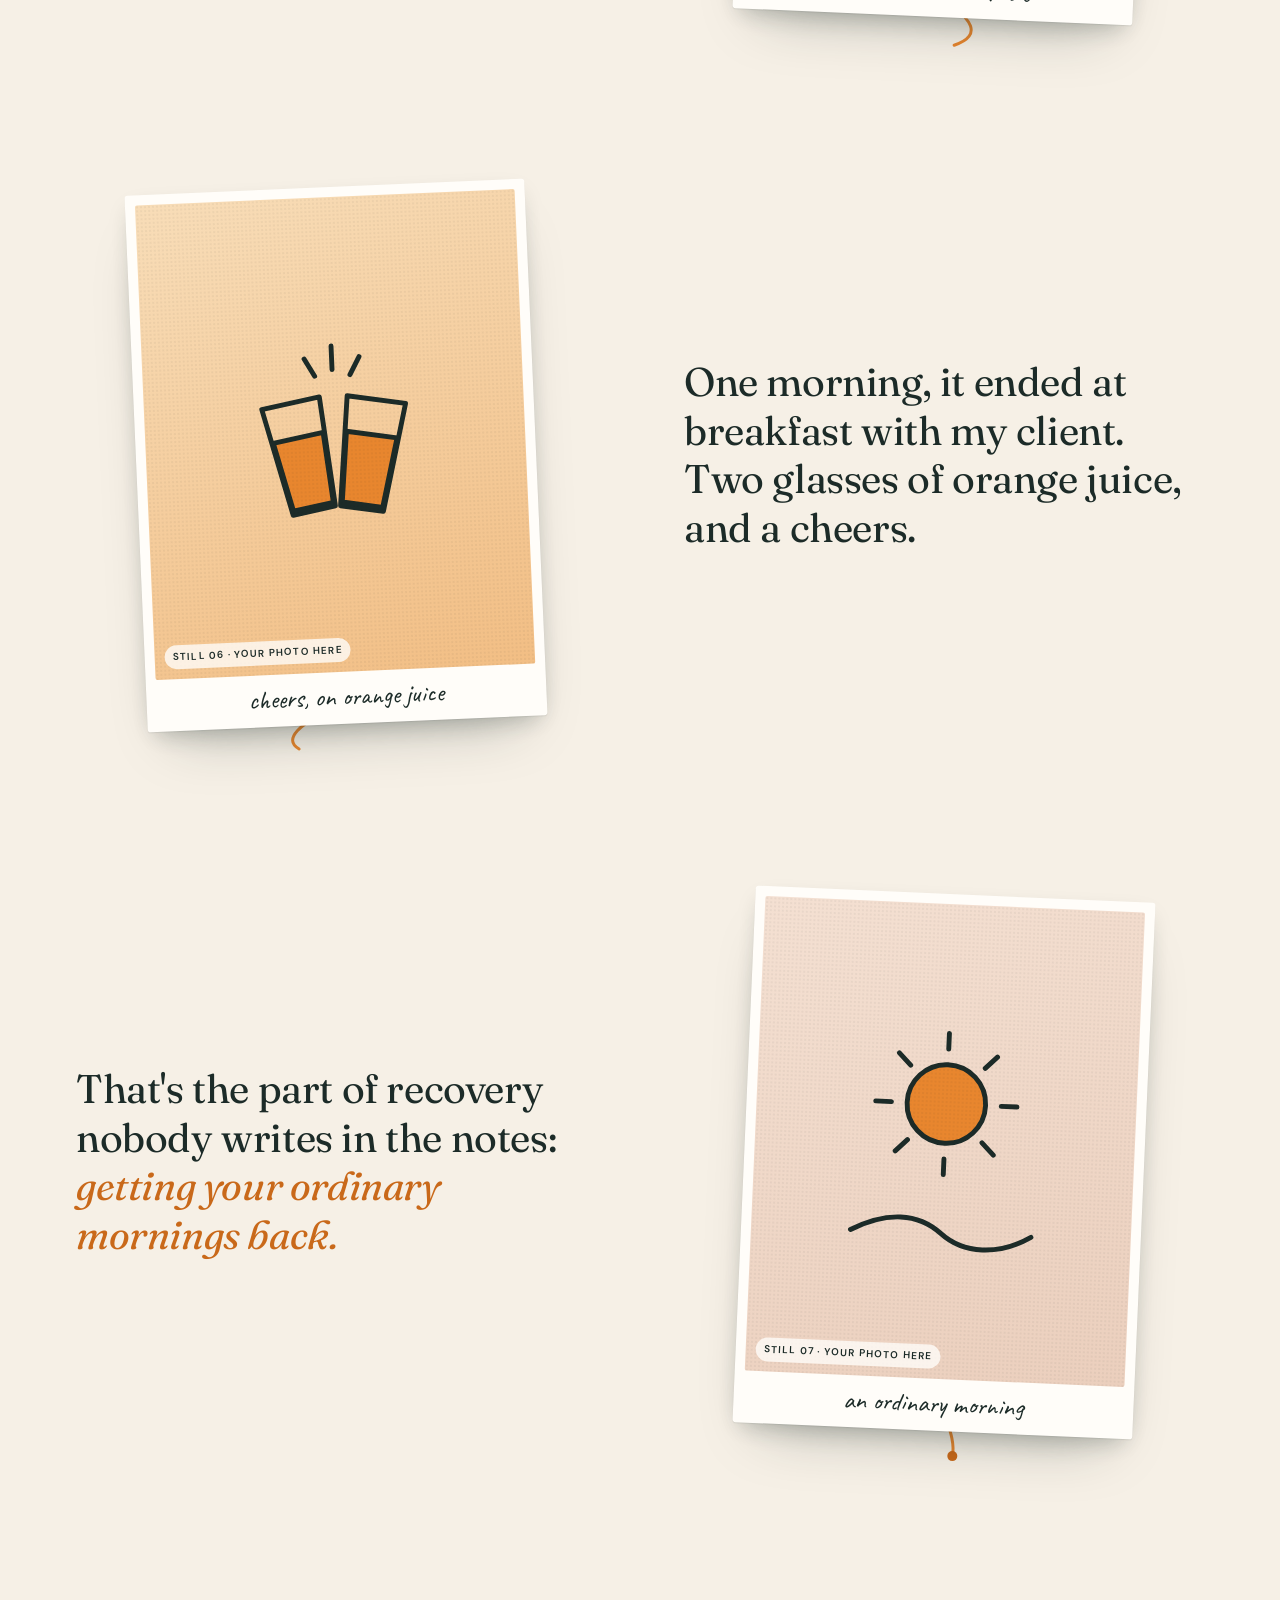
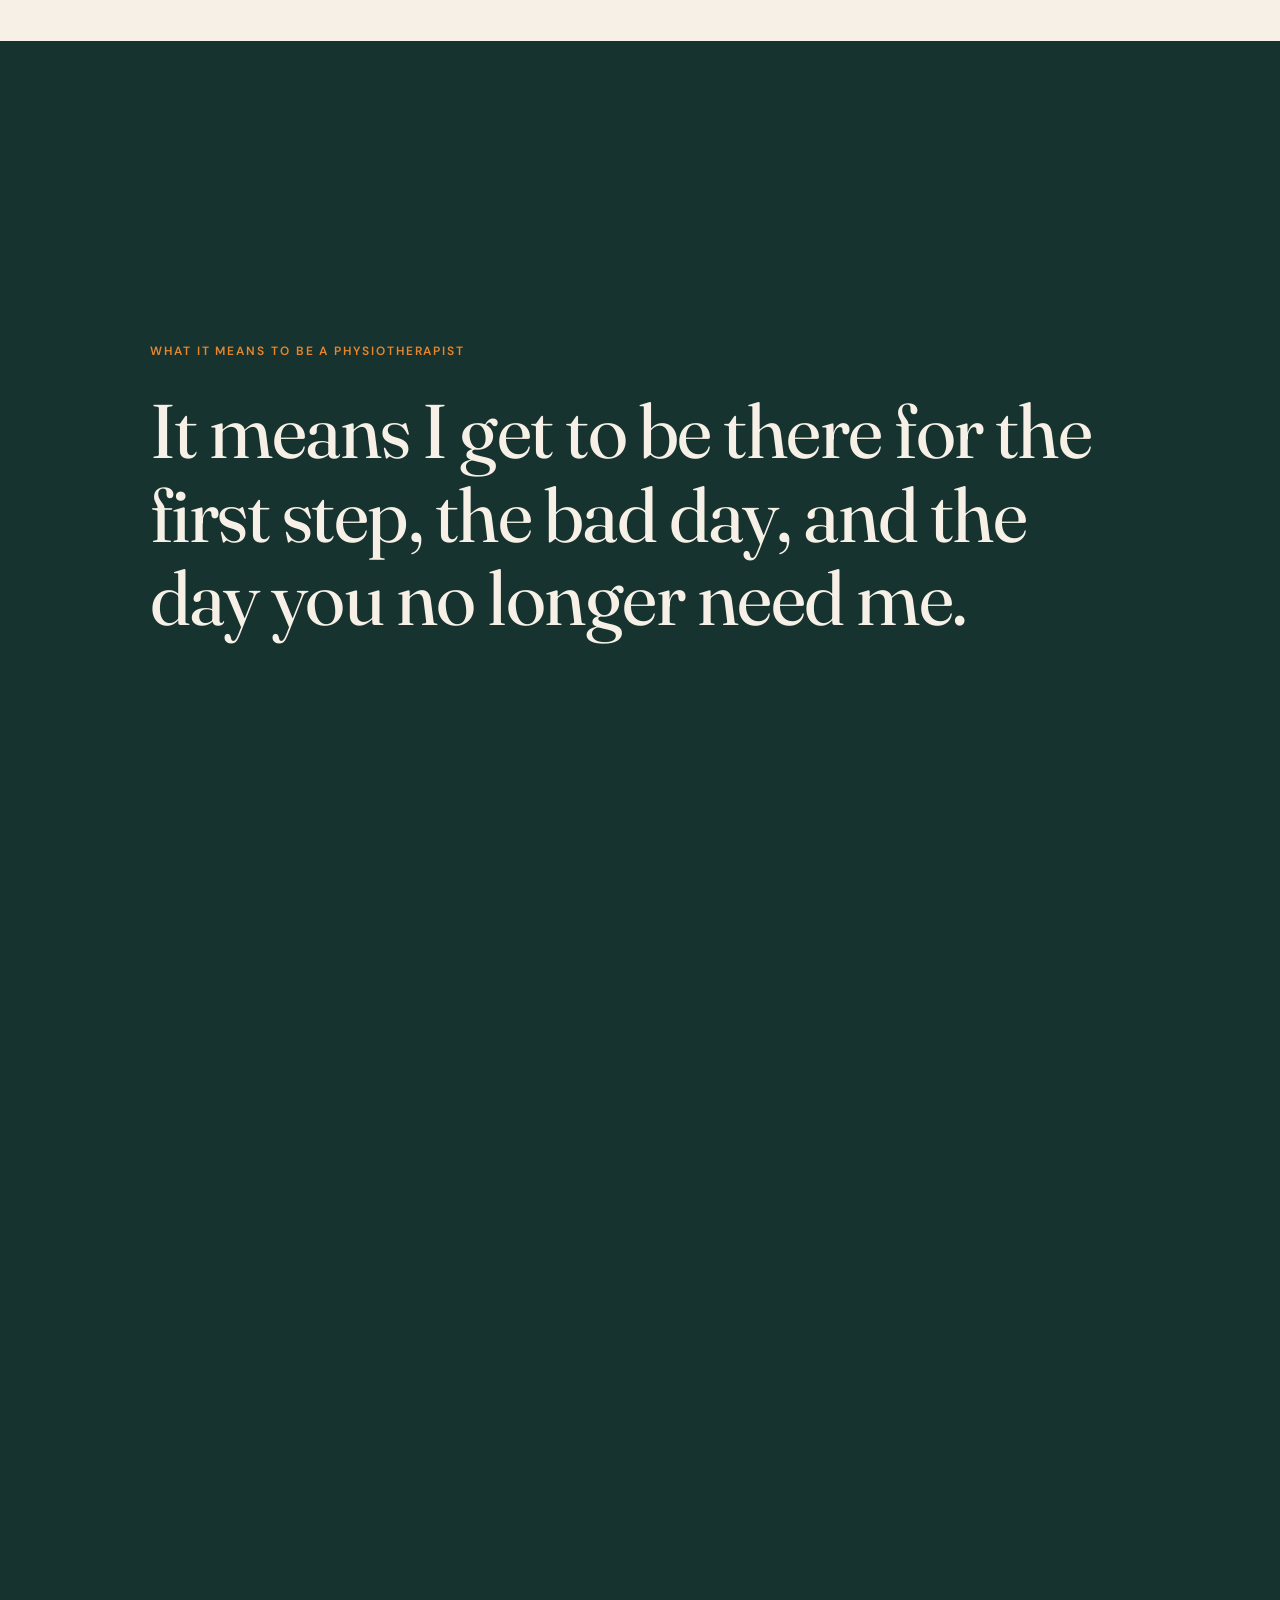
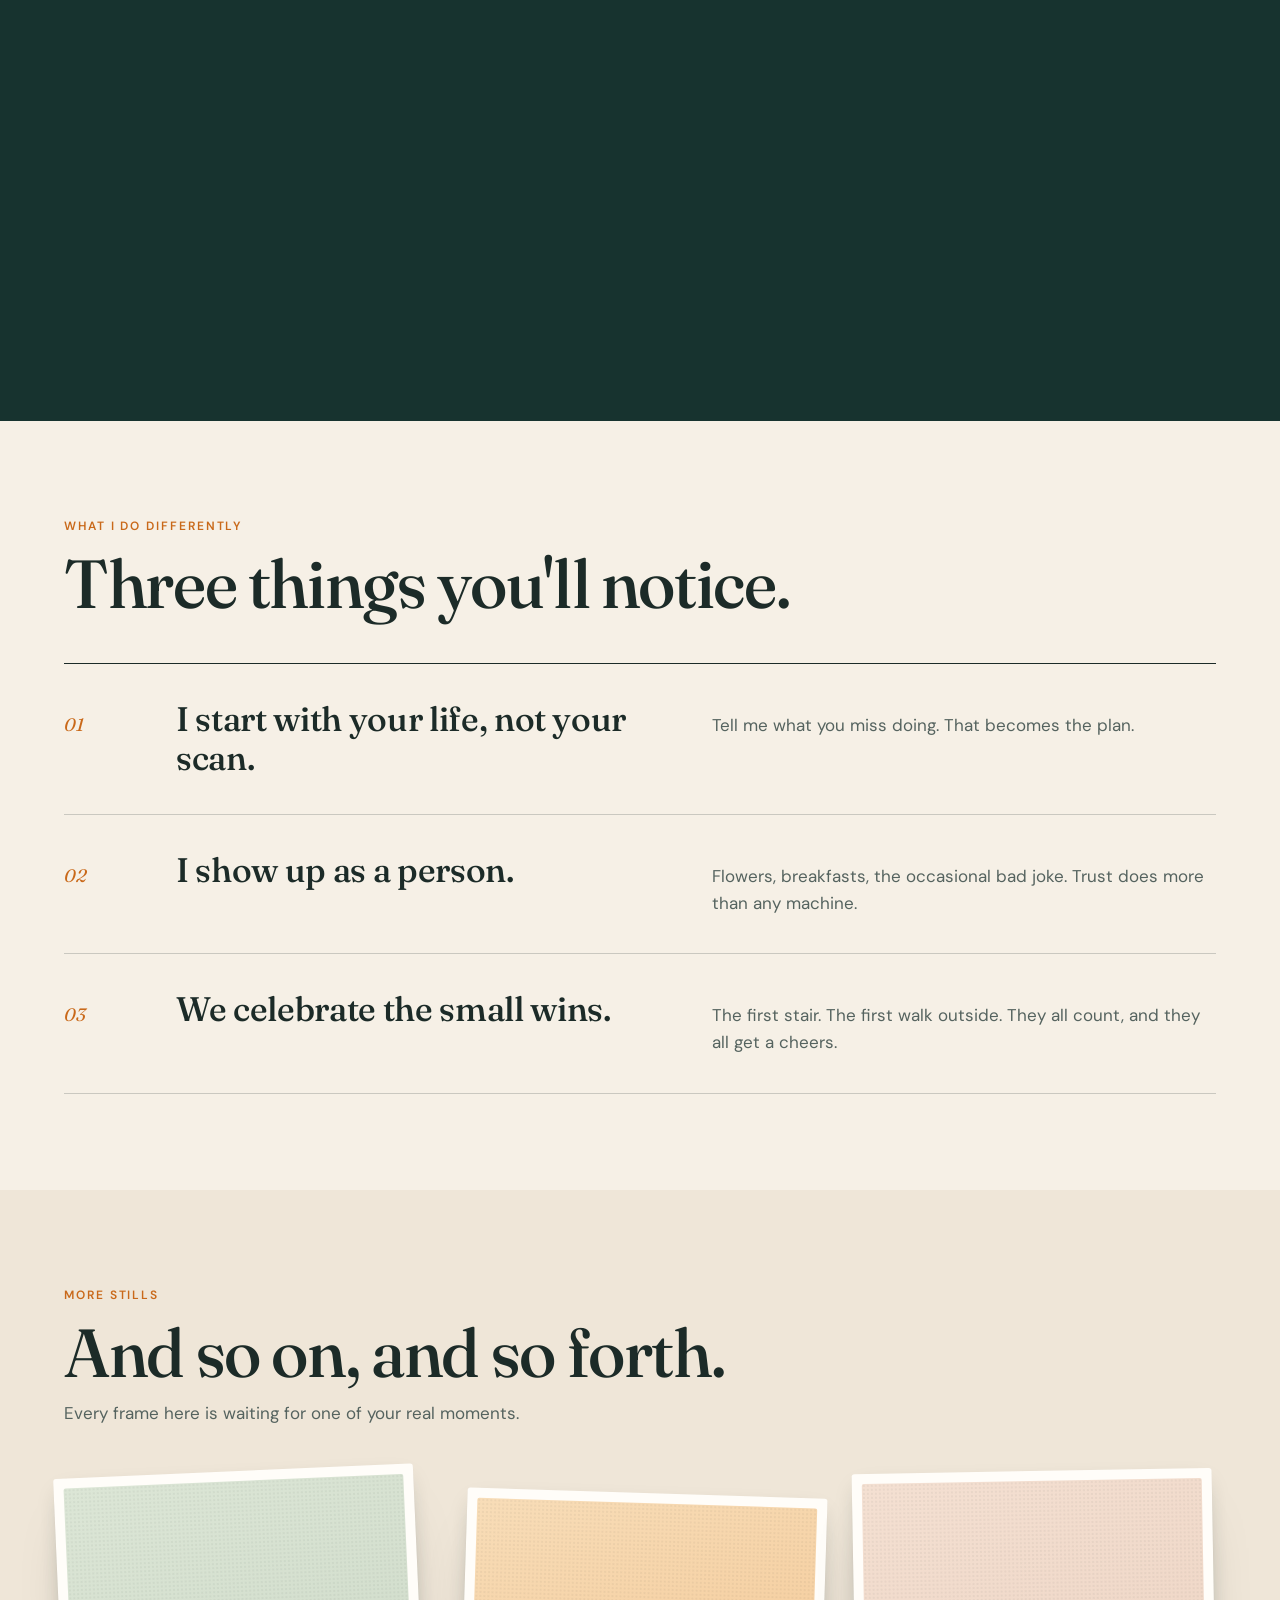
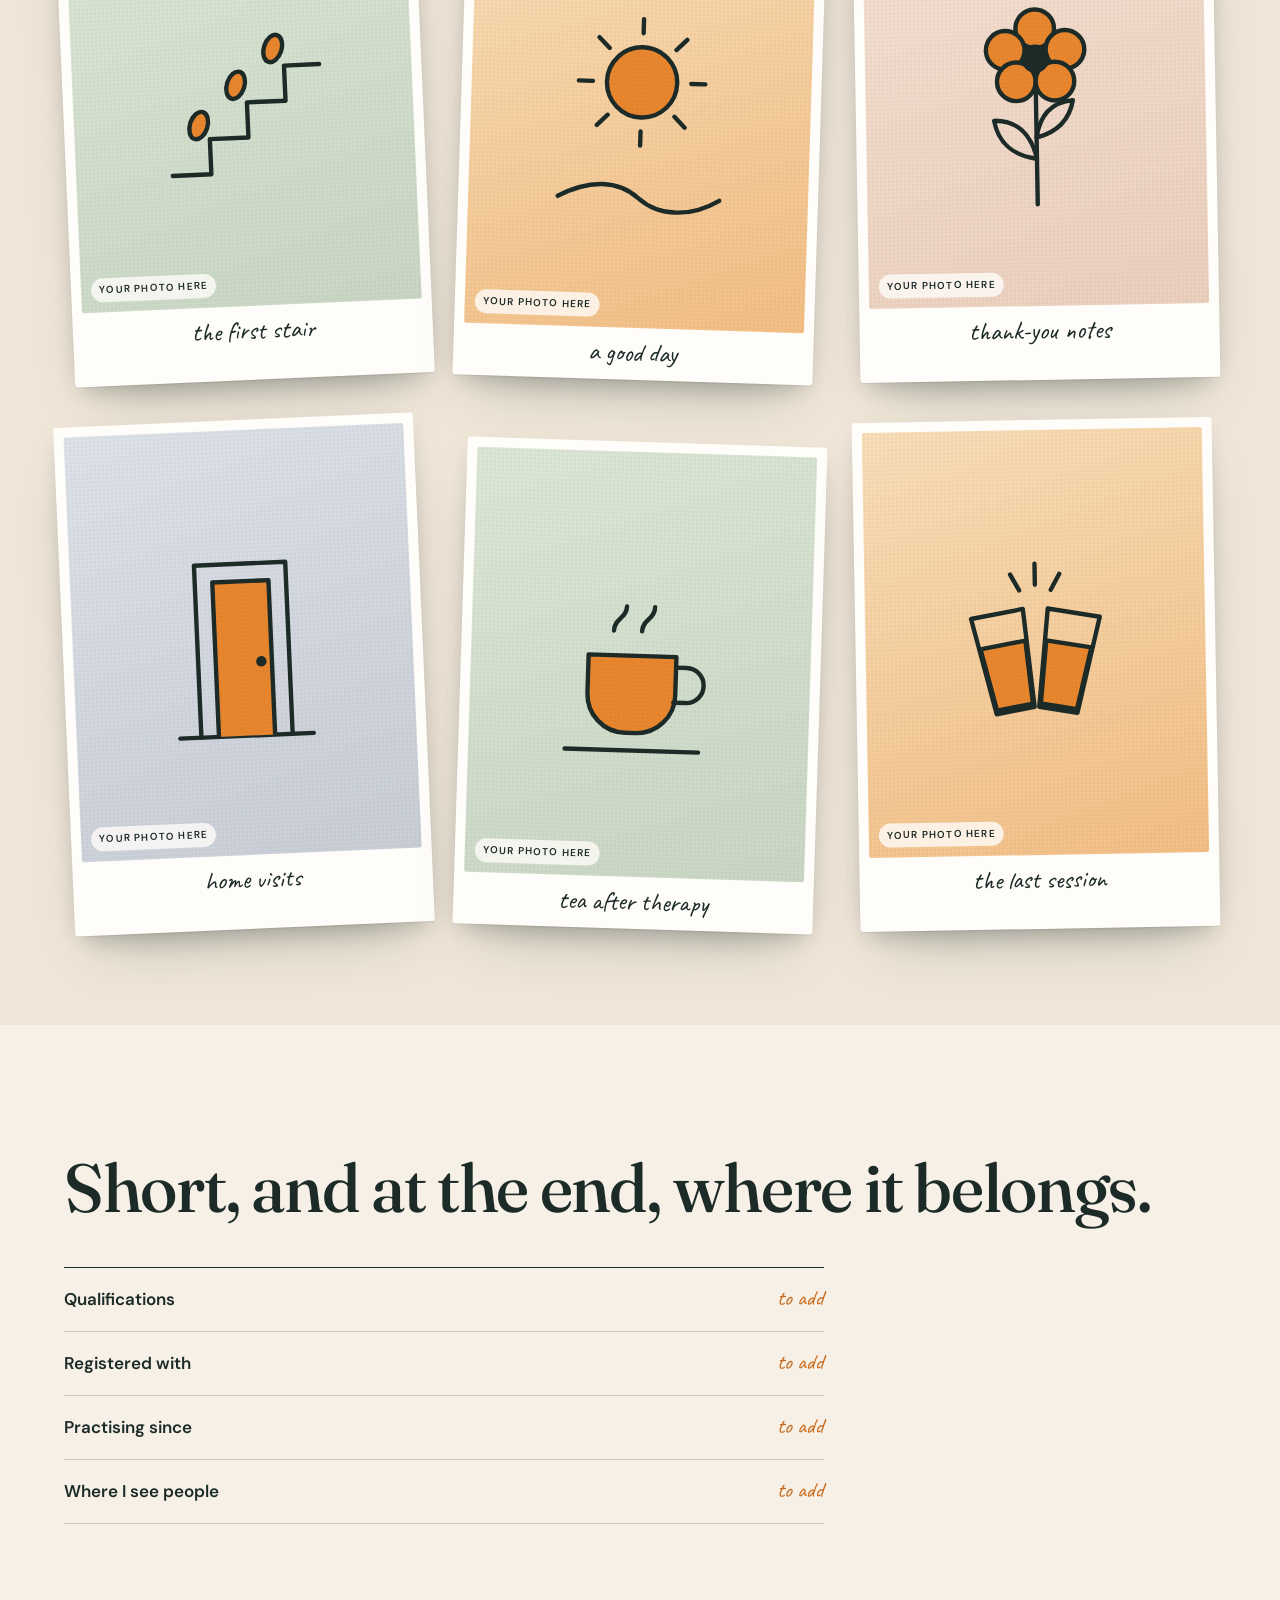
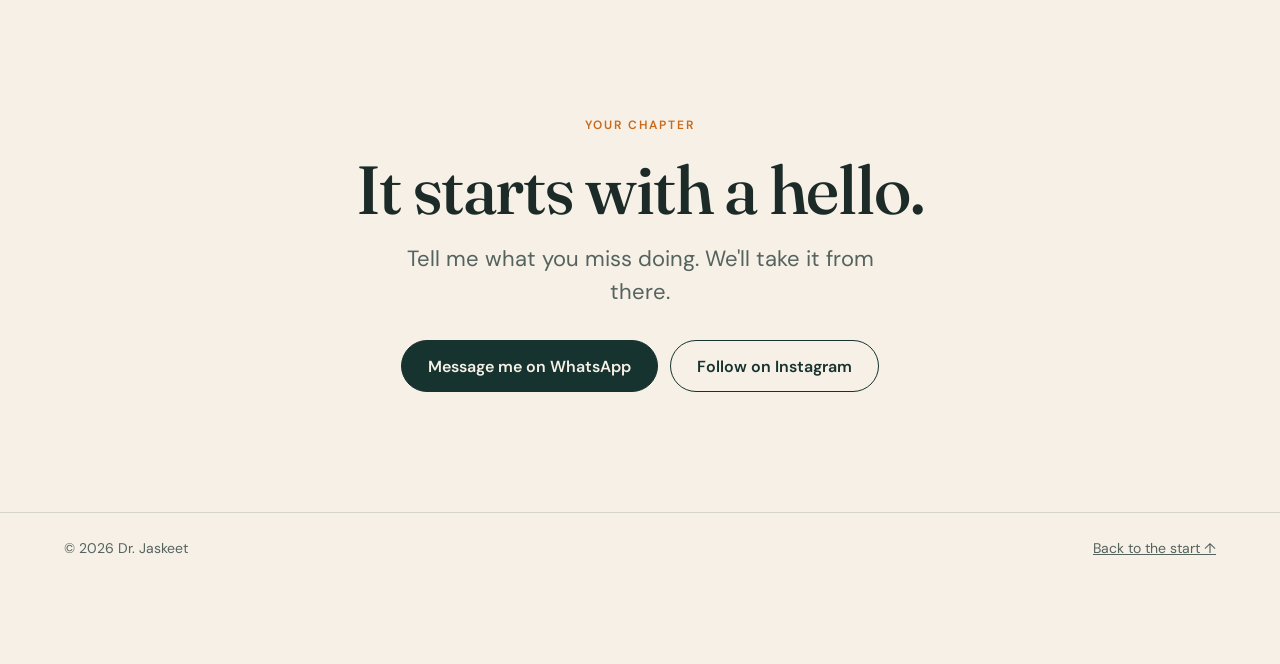
==== commit 19a25949: "Story page: four line styles (thread, footsteps, timeline, pen) with a draft switcher Co-Authored-By" ====
--- a/preview/index.html
+++ b/preview/index.html
@@ -238,7 +238,16 @@
     <a href="#hero">Back to the start ↑</a>
   </footer>
 
-  <div class="draft" role="note">Sample draft · text and photos are placeholders</div>
+  <!-- Draft only: lets you compare the line styles. Remove at launch. -->
+  <div class="switcher" role="group" aria-label="Line style">
+    <span class="switcher__label">Sample draft · try a line style</span>
+    <div class="switcher__row">
+      <button type="button" data-line="thread">Thread</button>
+      <button type="button" data-line="steps">Footsteps</button>
+      <button type="button" data-line="spine">Timeline</button>
+      <button type="button" data-line="pen">Pen</button>
+    </div>
+  </div>
 
   <!-- Line drawings used inside the empty photo frames -->
   <svg width="0" height="0" style="position:absolute" aria-hidden="true">
--- a/styles.css
+++ b/styles.css
@@ -271,7 +271,7 @@
   .beat[data-side] .beat__text { padding: 0; max-width: 20ch; justify-self: center; }
 }
 
-/* ── The doodle line ── */
+/* ── The line that leads through the story (four styles, picked by data-variant on <html>) ── */
 main { position: relative; }
 .trail { position: absolute; top: 0; left: 0; z-index: 1; pointer-events: none; overflow: visible; }
 .trail path {
@@ -283,6 +283,67 @@
 }
 .trail__dot { fill: var(--juice-deep); transition: opacity .3s ease; }
 
+/* Footsteps: the line itself is hidden and footprints appear along it. */
+[data-variant="steps"] .trail .seg { stroke: none; }
+.trail .foot {
+  fill: var(--green); stroke: none;
+  opacity: 0;
+  transition: opacity .25s ease, fill .5s ease;
+}
+.trail .foot.on { opacity: .72; }
+.trail .foot.lead { fill: var(--juice-deep); opacity: 1; }
+
+/* Timeline: a dot pops and a branch reaches out at each picture. */
+.trail .node {
+  fill: var(--paper); stroke: var(--juice); stroke-width: 3;
+  transform-box: fill-box; transform-origin: center;
+  transform: scale(0);
+  transition: transform .4s cubic-bezier(.3, 1.6, .5, 1), fill .3s ease;
+}
+.trail .node.on { transform: scale(1); fill: var(--juice); }
+.trail .branch, .trail .lasso {
+  stroke-dasharray: 1; stroke-dashoffset: 1;
+  opacity: 0;
+  transition: stroke-dashoffset .35s ease, opacity 0s .35s;
+}
+.trail .branch { stroke-width: 2.5; }
+.trail .branch.on { stroke-dashoffset: 0; opacity: 1; transition: stroke-dashoffset .5s ease .1s, opacity 0s; }
+@media (max-width: 899px) {
+  [data-variant="spine"] .chapter__head,
+  [data-variant="spine"] .beats { padding-left: 40px; }
+  [data-variant="spine"] .beat { justify-items: start; }
+  [data-variant="spine"] .beat[data-side] .beat__text { padding: 0; }
+}
+
+/* Pen: thinner ink line, and each picture gets circled when the line arrives. */
+[data-variant="pen"] .trail path { stroke: var(--ink); stroke-width: 2.2; }
+[data-variant="pen"] .trail__dot { fill: var(--ink); }
+.trail .lasso.on { stroke-dashoffset: 0; opacity: 1; transition: stroke-dashoffset 1.1s cubic-bezier(.4, 0, .2, 1), opacity 0s; }
+
+/* Draft-only switcher for comparing the line styles. */
+.switcher {
+  position: fixed; left: 50%; bottom: 12px; transform: translateX(-50%);
+  z-index: 70;
+  display: grid; gap: 6px; justify-items: center;
+  max-width: calc(100vw - 16px);
+  padding: 8px 10px 9px;
+  border-radius: 20px;
+  background: var(--ink); color: var(--paper);
+  box-shadow: 0 10px 24px -8px rgba(0, 0, 0, .55);
+}
+.switcher__label { font-size: 10px; font-weight: 600; letter-spacing: .1em; text-transform: uppercase; opacity: .75; white-space: nowrap; }
+.switcher__row { display: flex; gap: 4px; }
+.switcher button {
+  font: inherit; font-size: 13px; font-weight: 600;
+  min-height: 34px; padding: 0 12px;
+  border: 0; border-radius: 999px;
+  background: rgba(246, 240, 230, .12); color: var(--paper);
+  cursor: pointer;
+  transition: background .2s ease, color .2s ease;
+}
+.switcher button[aria-pressed="true"] { background: var(--juice); color: var(--ink); }
+.switcher button:focus-visible { outline: 2px solid var(--paper); outline-offset: 2px; }
+
 /* ── Interlude (dark, words light up as you scroll) ── */
 .interlude {
   position: relative; z-index: 2;   /* the doodle line slips in behind this block */
@@ -369,7 +430,7 @@
 
 .foot {
   display: flex; justify-content: space-between; gap: 16px; flex-wrap: wrap;
-  padding: 24px var(--gutter) 84px;
+  padding: 24px var(--gutter) 104px;
   font-size: 14px; color: var(--ink-soft);
   border-top: 1px solid rgba(28, 43, 40, .14);
 }
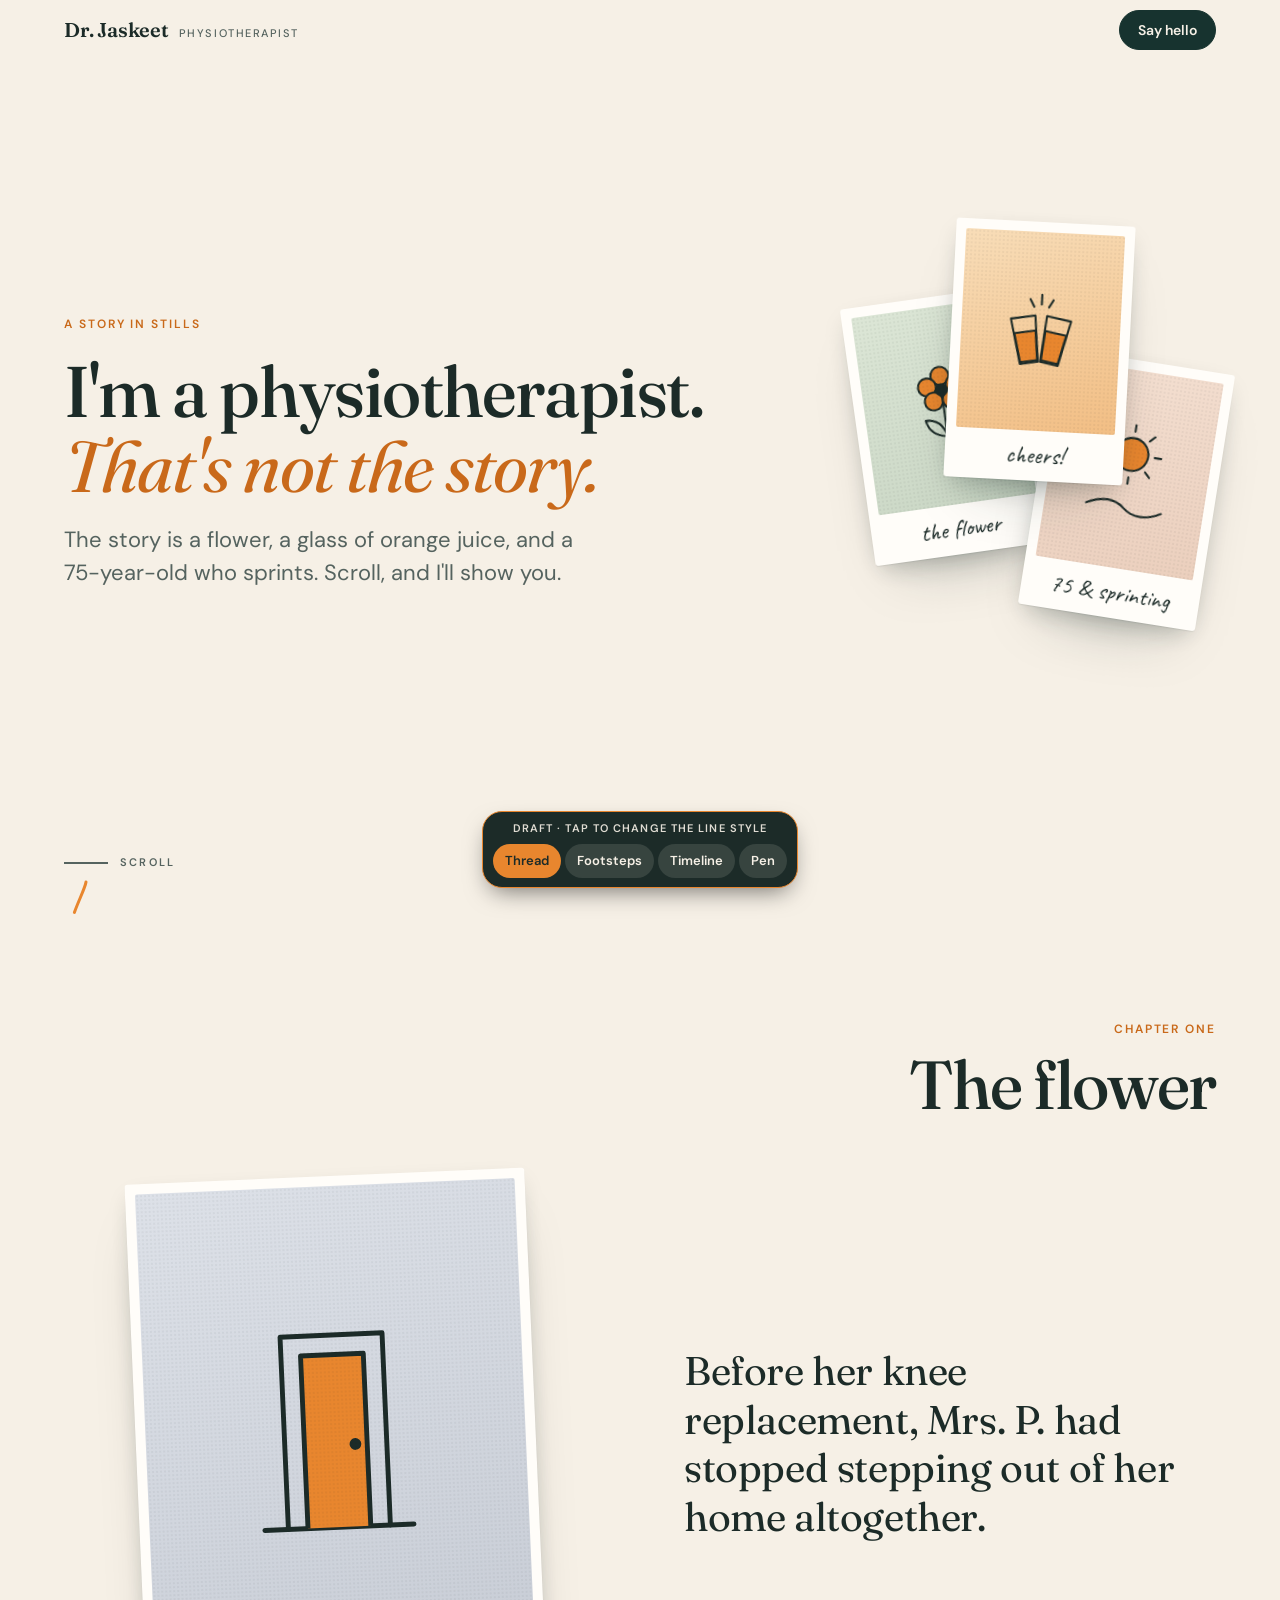
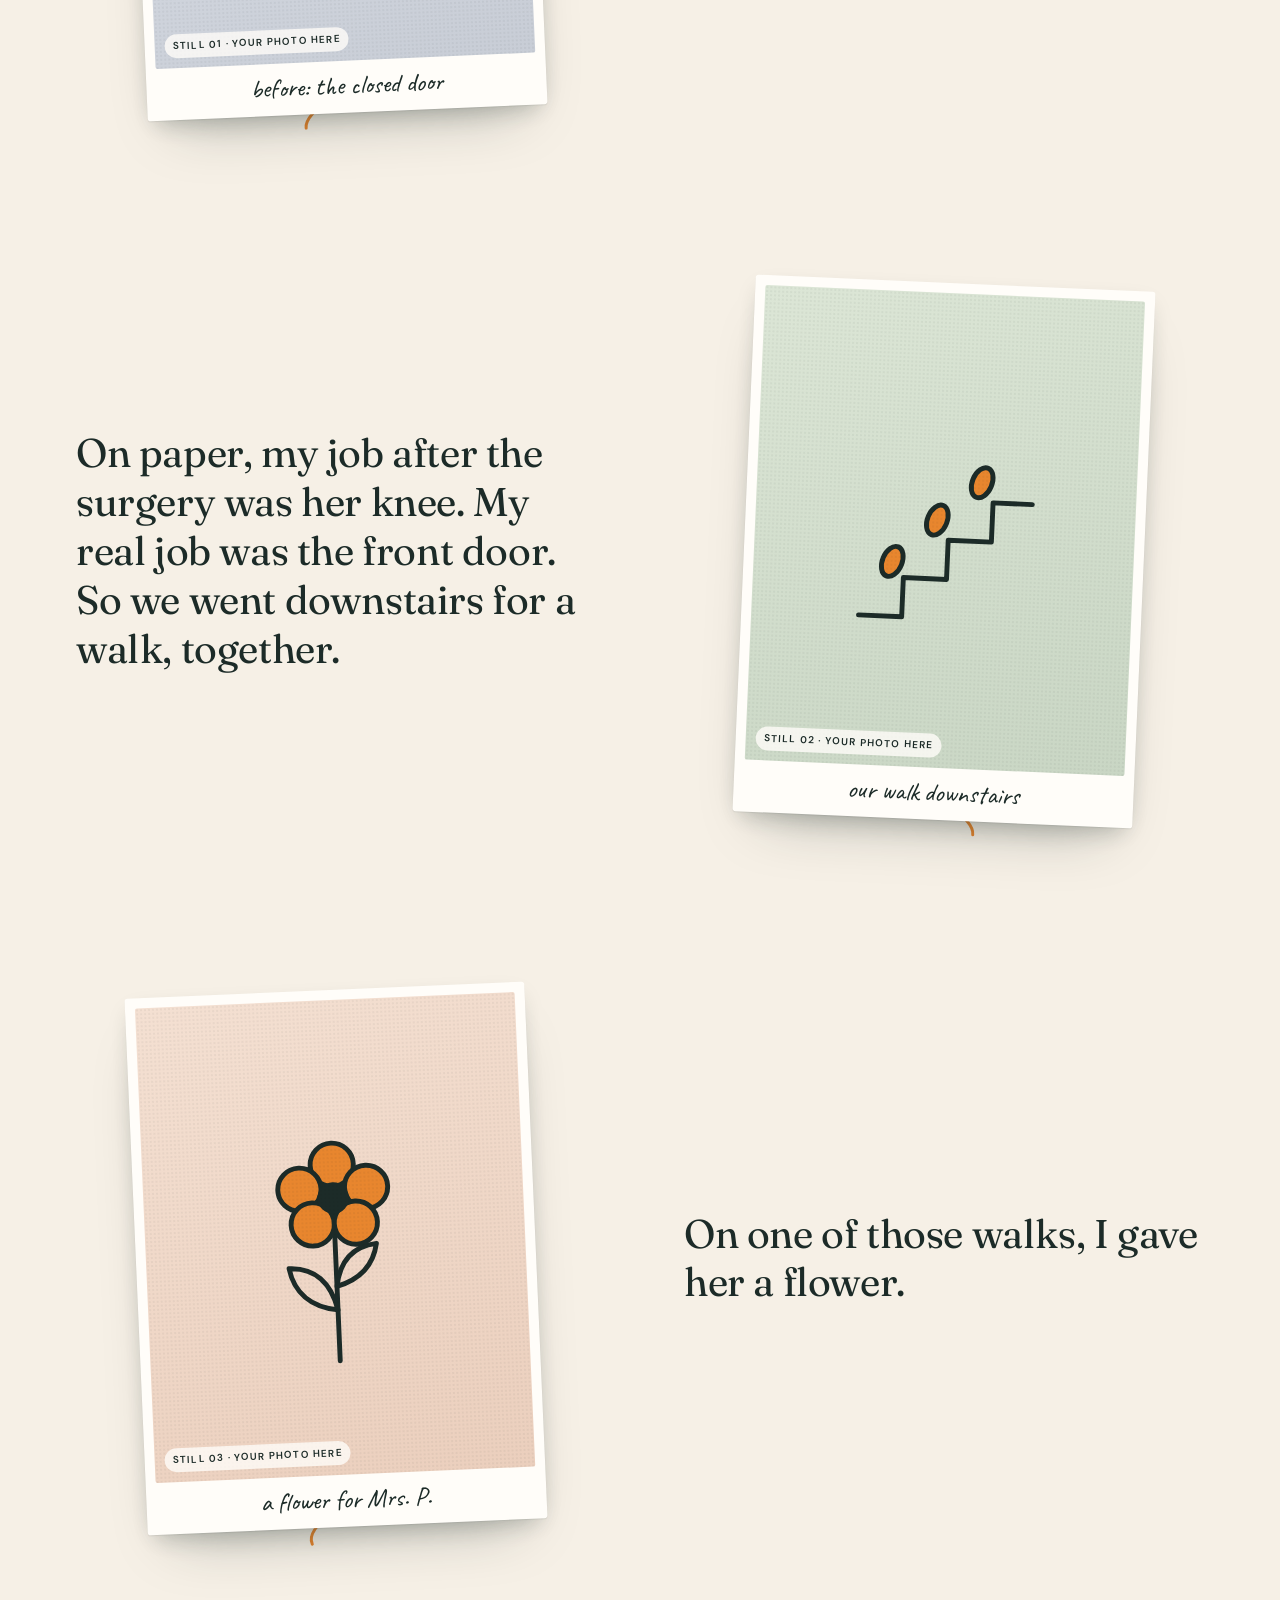
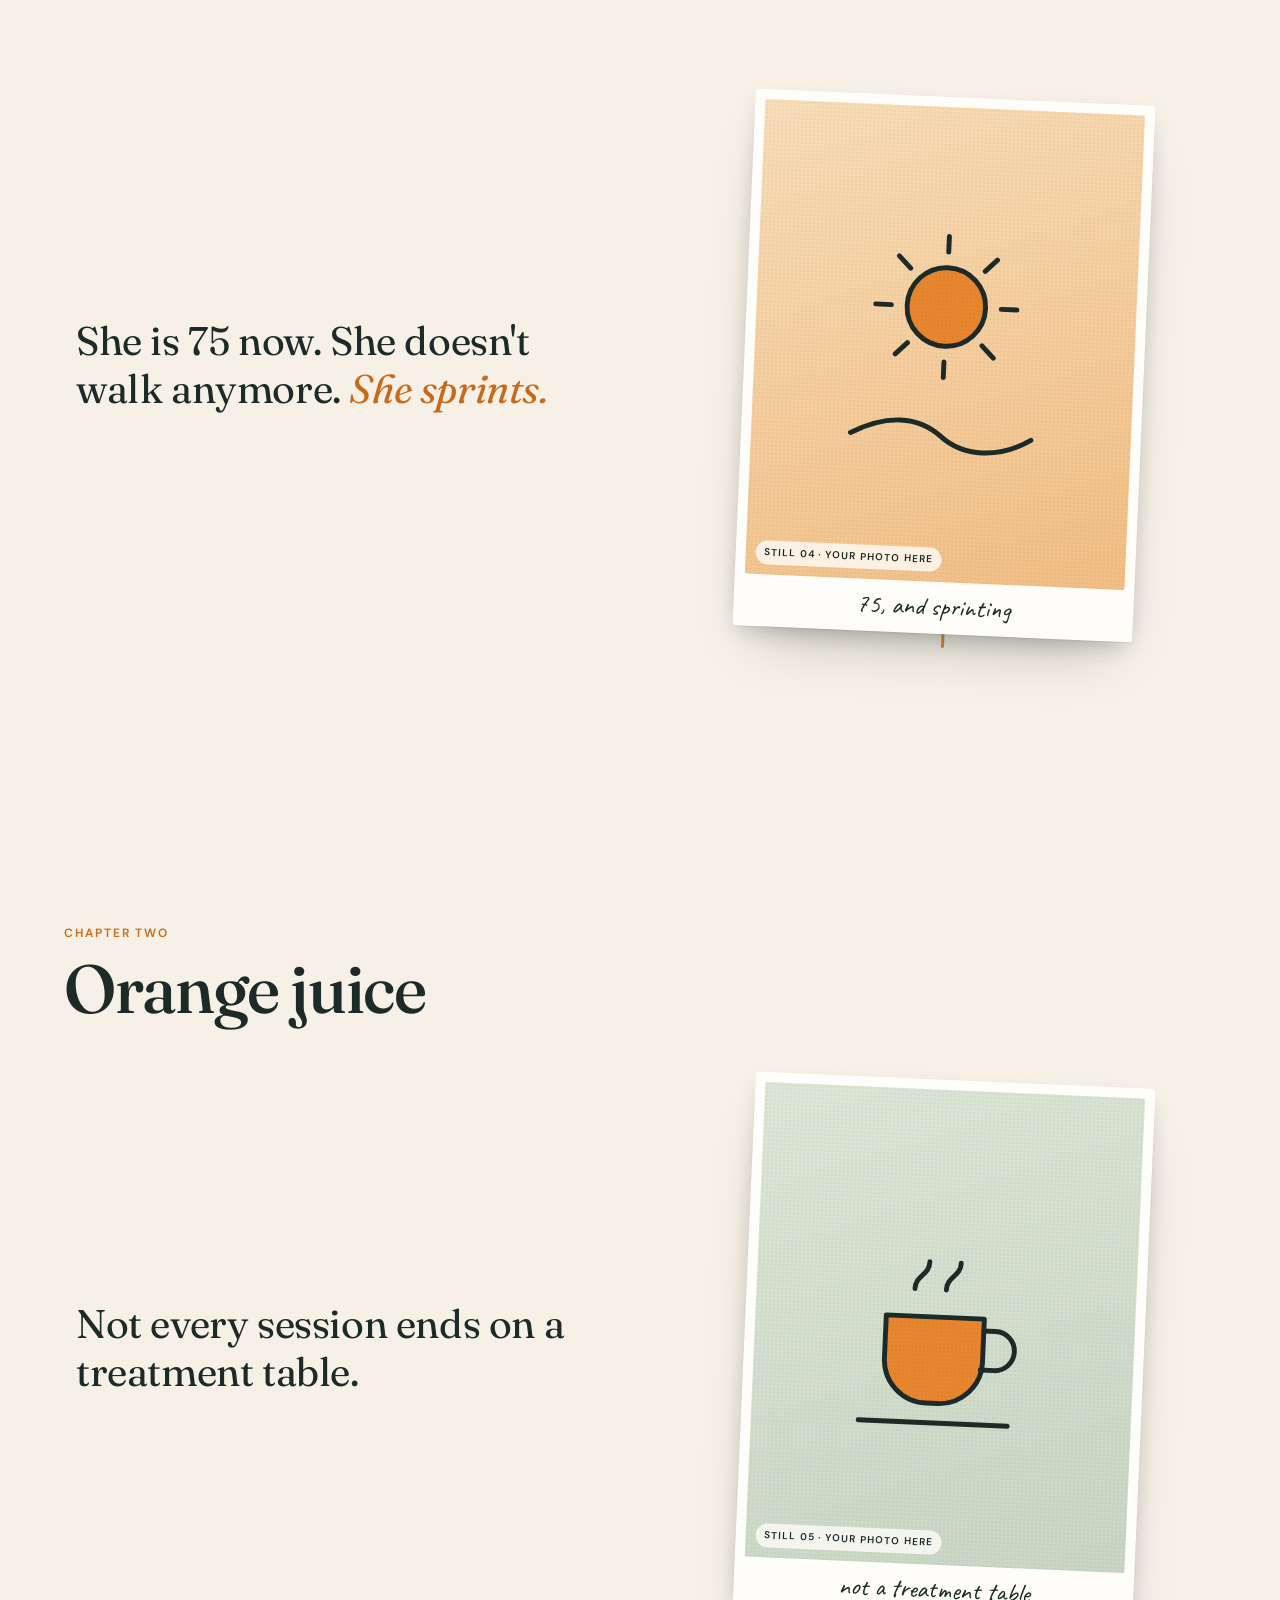
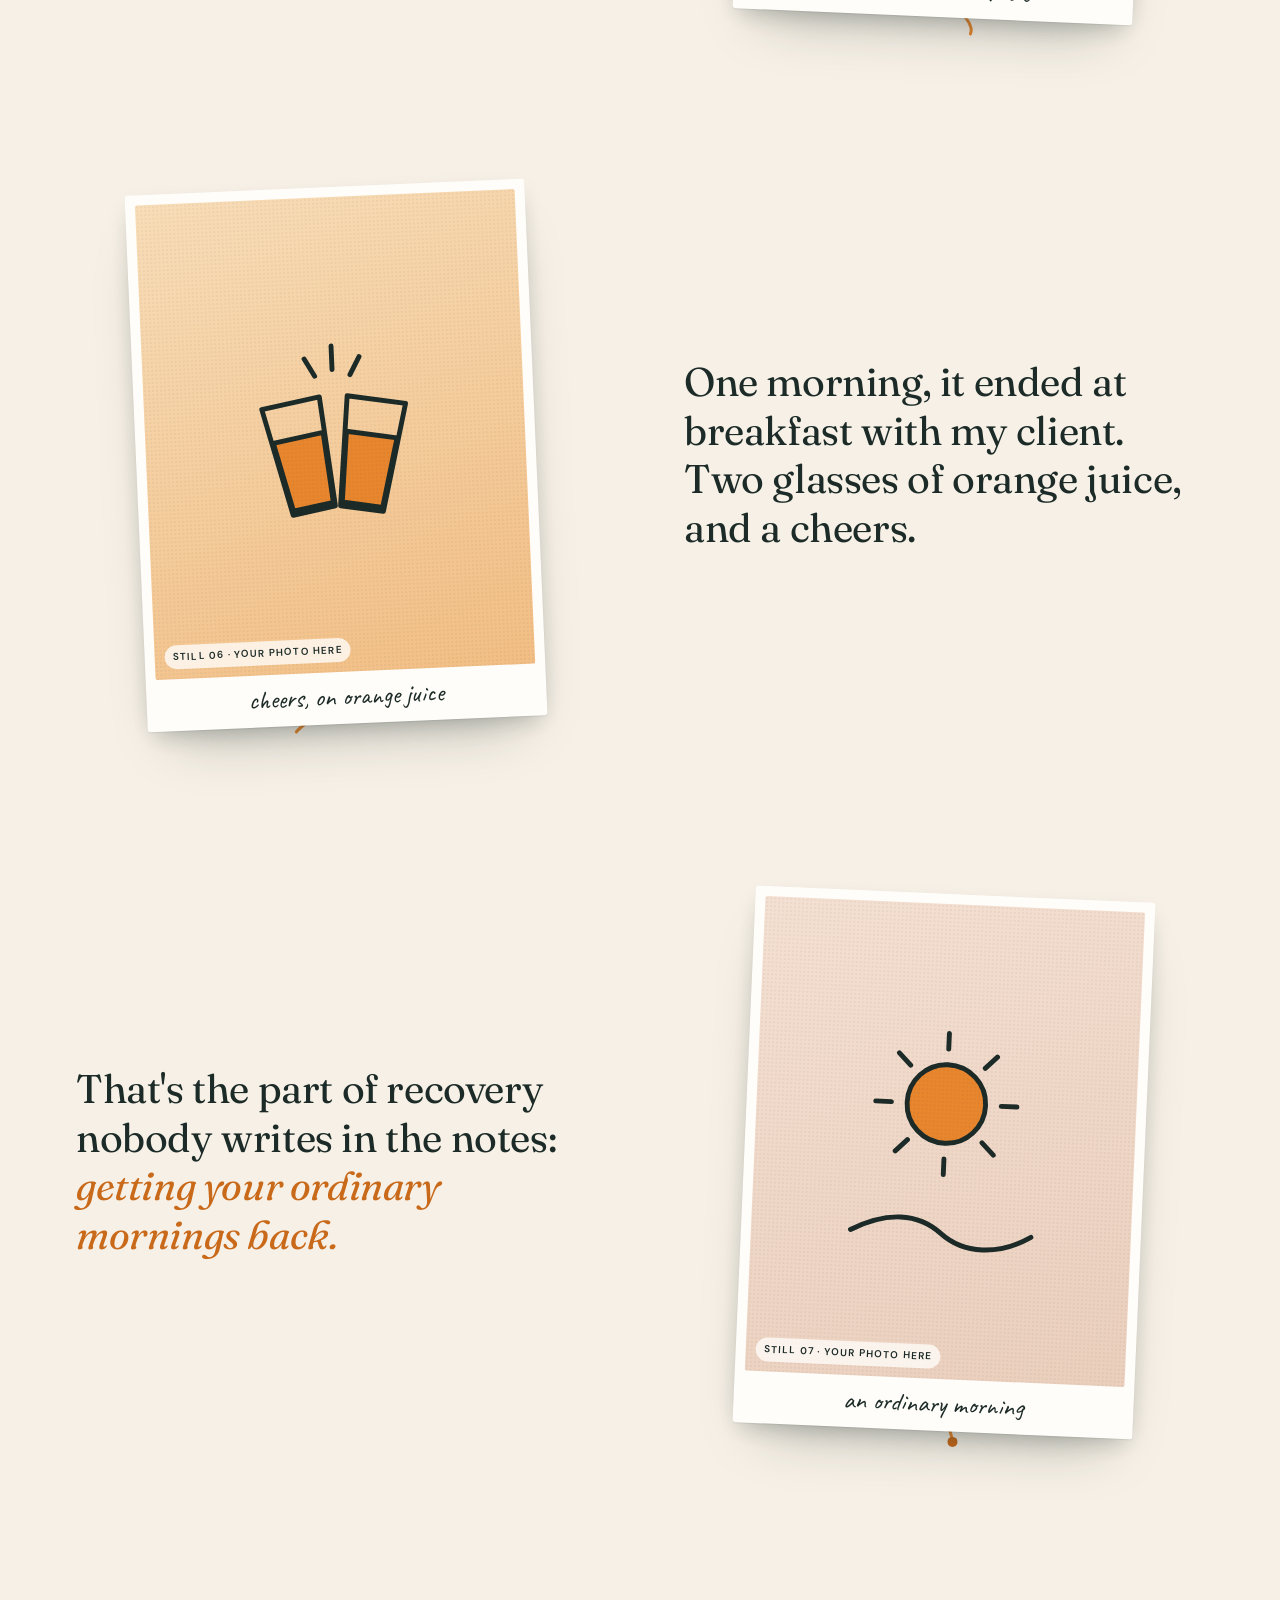
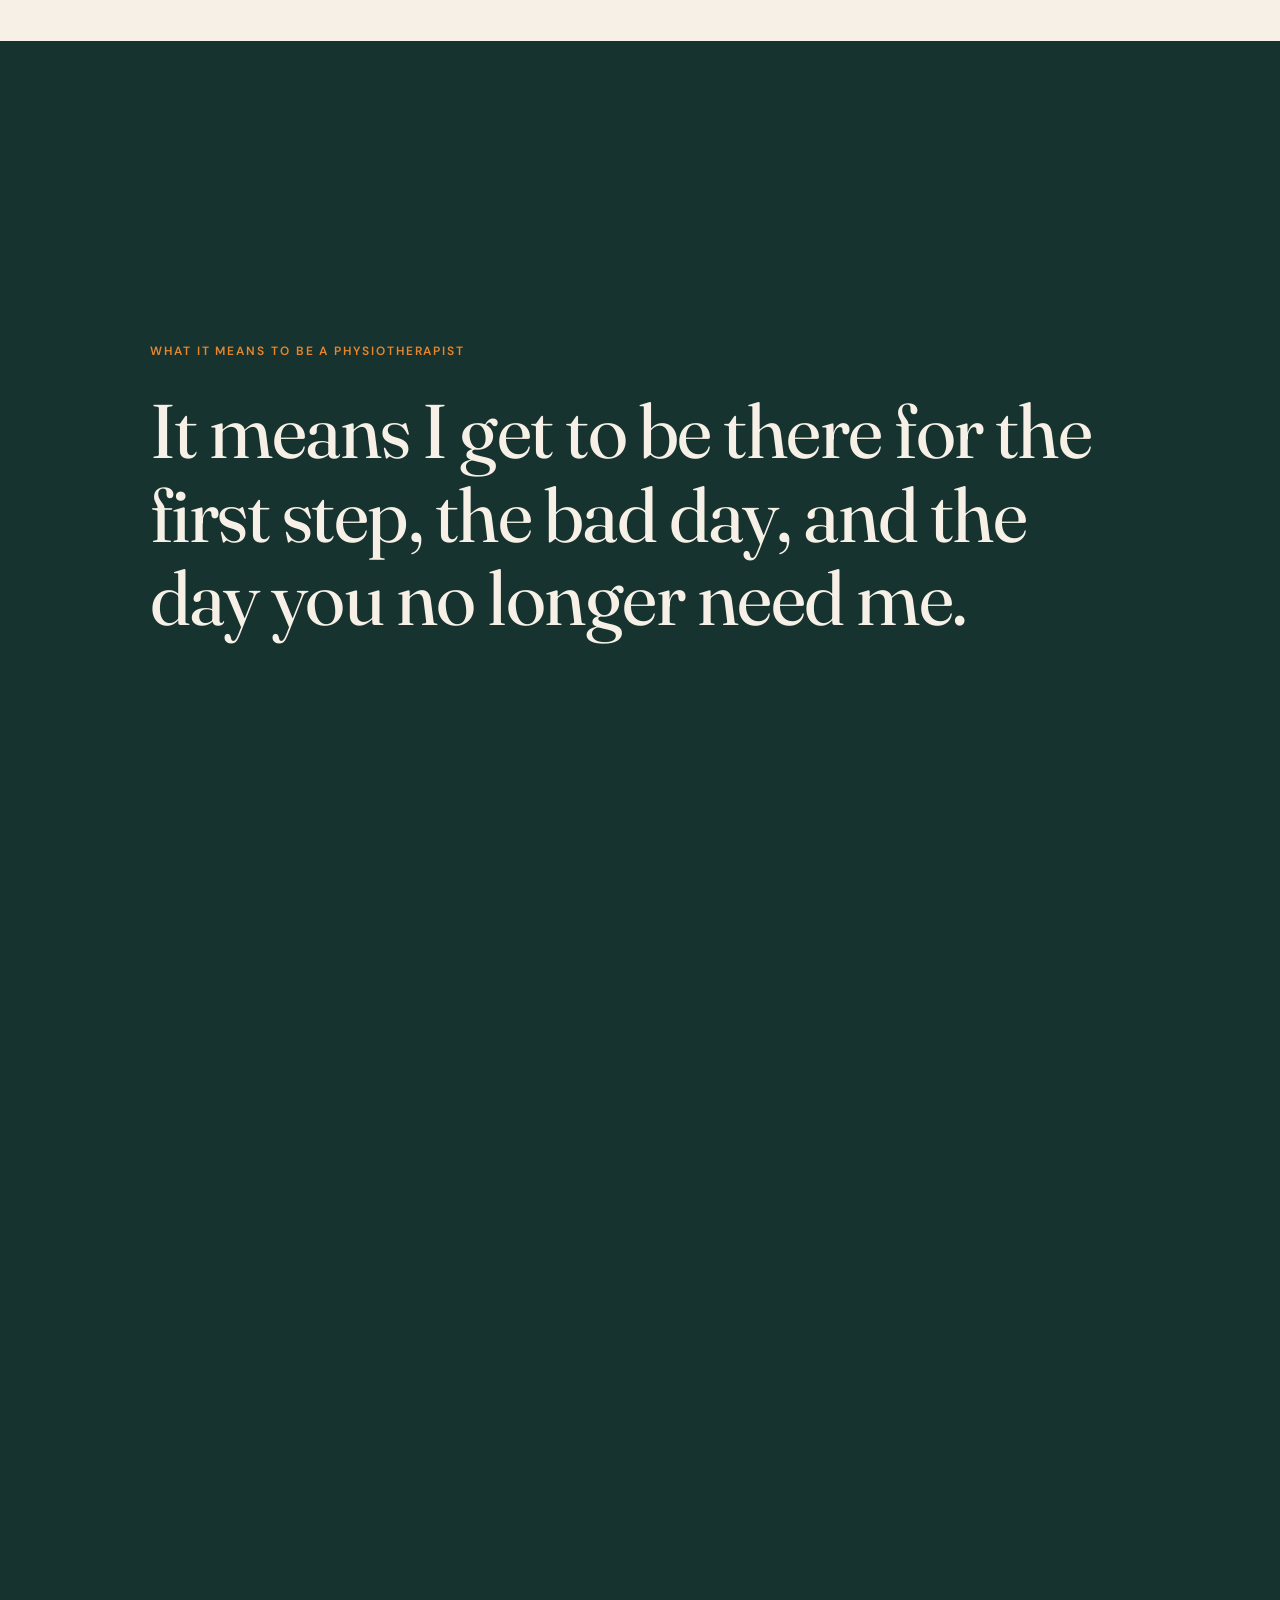
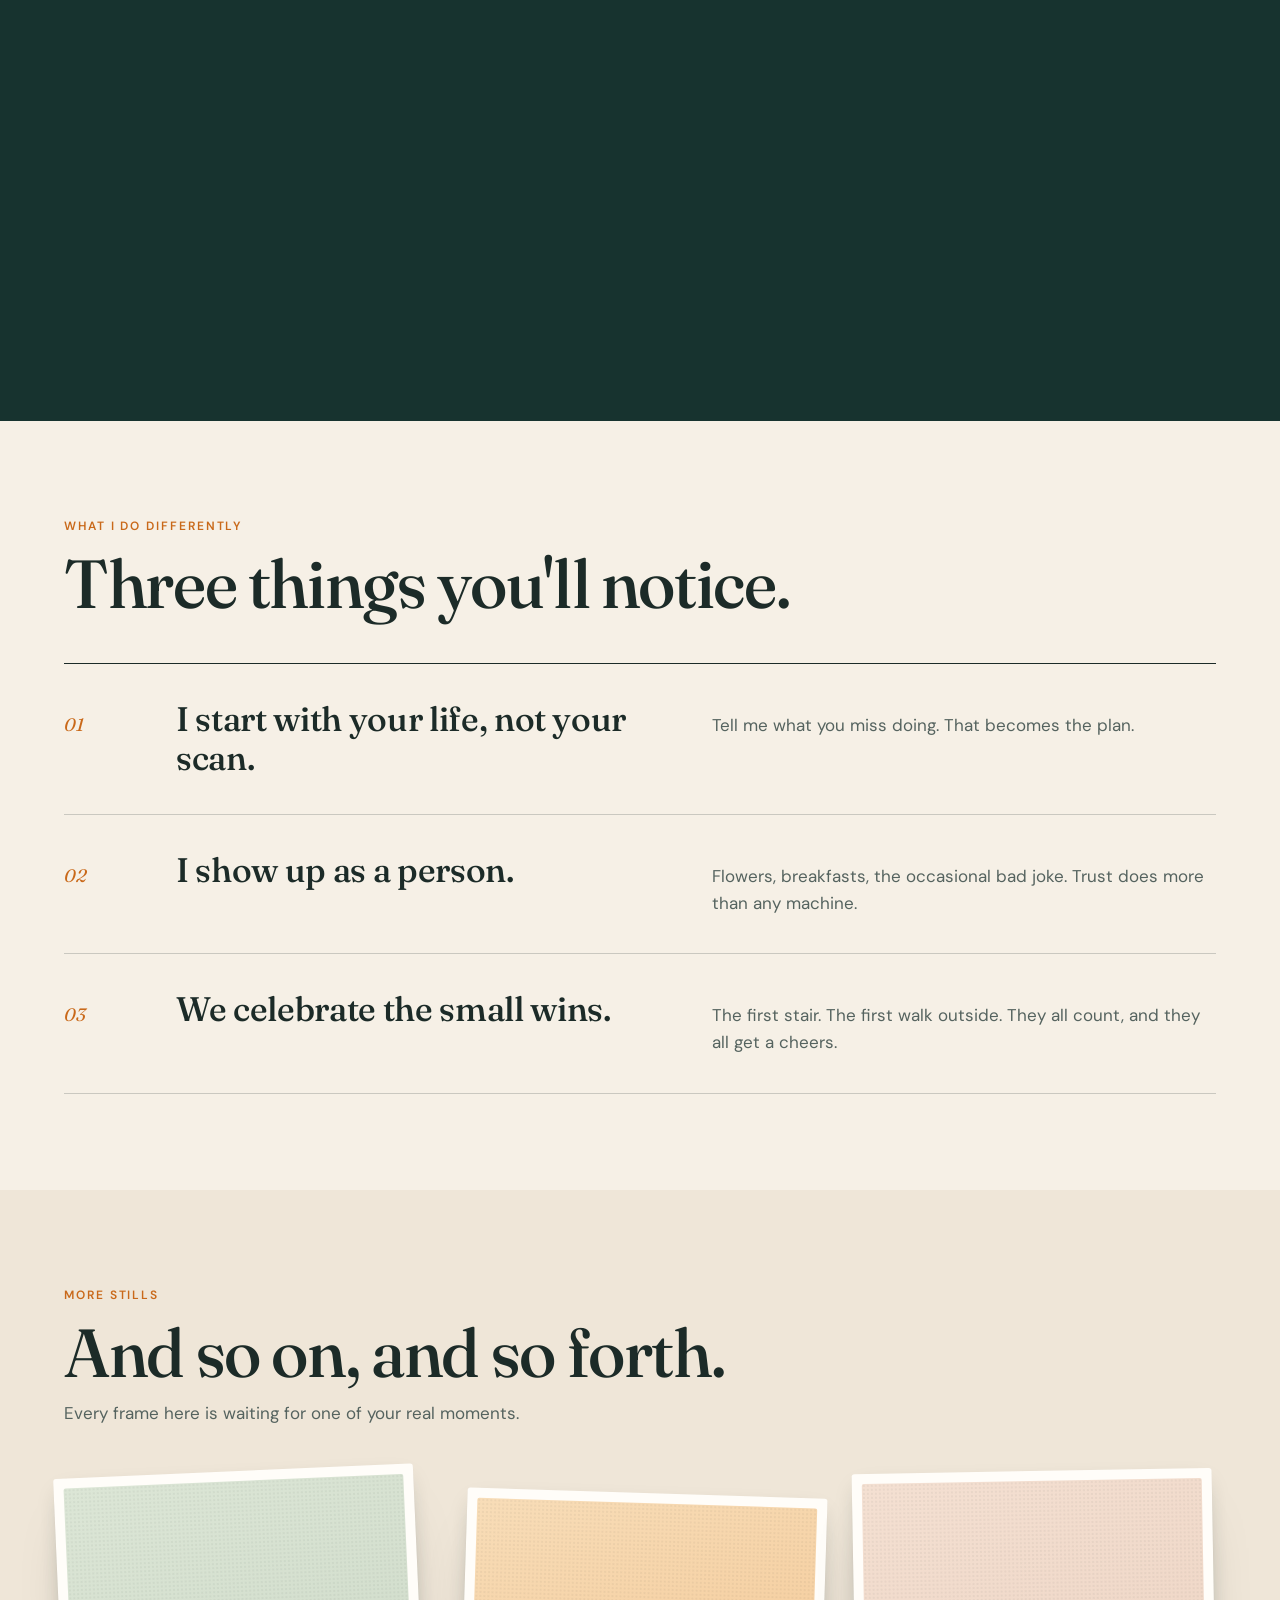
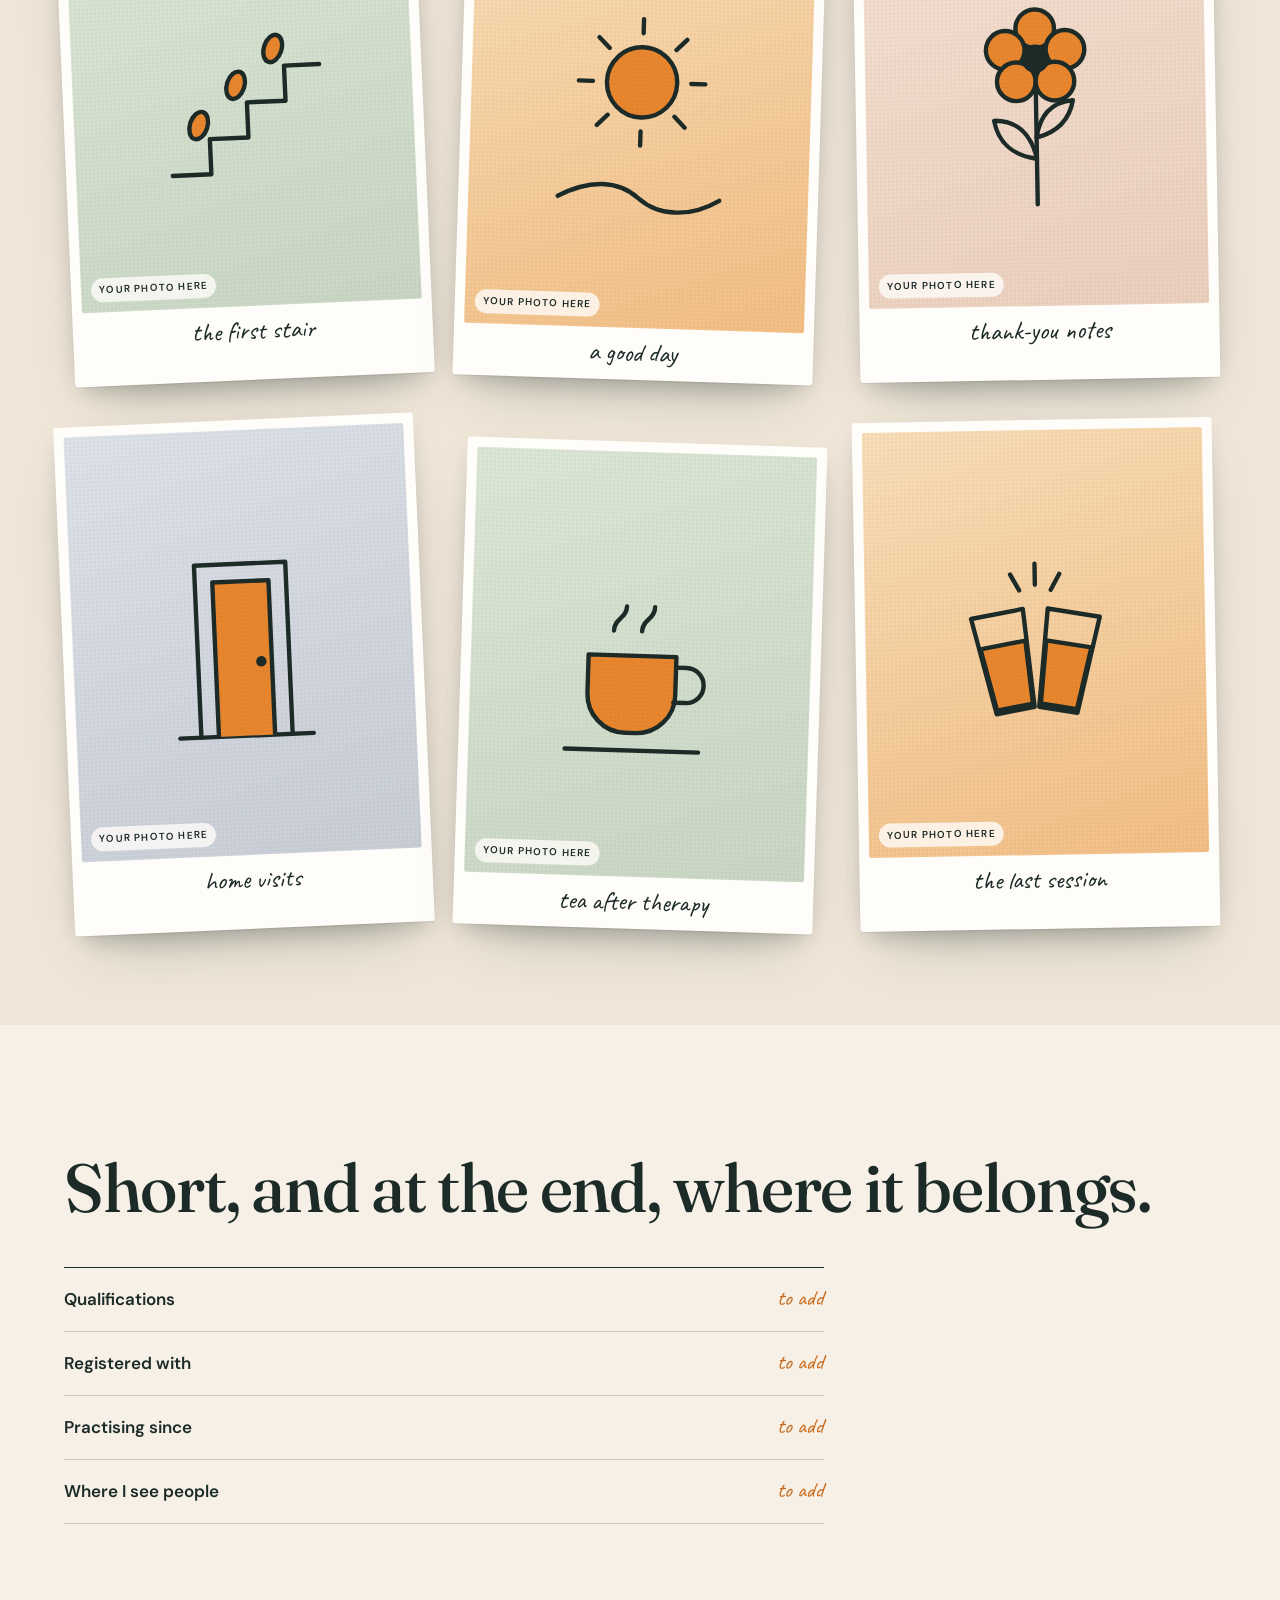
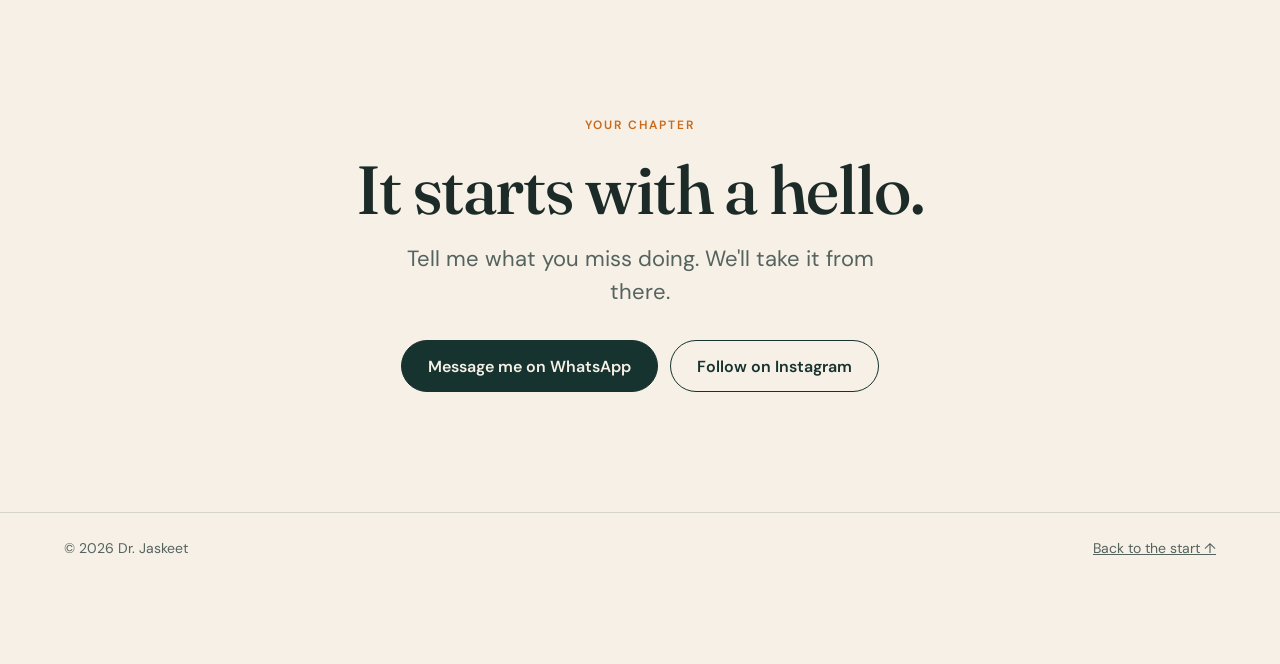
==== commit 0cf7f712: "Draft switcher: clearer label, outline, safe-area clearance; version asset links Co-Authored-By: Cla" ====
--- a/preview/index.html
+++ b/preview/index.html
@@ -13,7 +13,7 @@
   <link rel="preconnect" href="https://fonts.googleapis.com">
   <link rel="preconnect" href="https://fonts.gstatic.com" crossorigin>
   <link href="https://fonts.googleapis.com/css2?family=Caveat:wght@500;600&family=DM+Sans:opsz,wght@9..40,400;9..40,500;9..40,600&family=Fraunces:ital,opsz,wght@0,9..144,400;0,9..144,500;0,9..144,600;1,9..144,400;1,9..144,500&display=swap" rel="stylesheet">
-  <link rel="stylesheet" href="../styles.css">
+  <link rel="stylesheet" href="../styles.css?v=5">
 </head>
 <body>
 
@@ -240,7 +240,7 @@
 
   <!-- Draft only: lets you compare the line styles. Remove at launch. -->
   <div class="switcher" role="group" aria-label="Line style">
-    <span class="switcher__label">Sample draft · try a line style</span>
+    <span class="switcher__label">Draft · tap to change the line style</span>
     <div class="switcher__row">
       <button type="button" data-line="thread">Thread</button>
       <button type="button" data-line="steps">Footsteps</button>
@@ -298,6 +298,6 @@
     </defs>
   </svg>
 
-  <script src="../script.js"></script>
+  <script src="../script.js?v=5"></script>
 </body>
 </html>
--- a/styles.css
+++ b/styles.css
@@ -322,16 +322,17 @@
 
 /* Draft-only switcher for comparing the line styles. */
 .switcher {
-  position: fixed; left: 50%; bottom: 12px; transform: translateX(-50%);
+  position: fixed; left: 50%; bottom: calc(12px + env(safe-area-inset-bottom, 0px)); transform: translateX(-50%);
   z-index: 70;
   display: grid; gap: 6px; justify-items: center;
   max-width: calc(100vw - 16px);
   padding: 8px 10px 9px;
   border-radius: 20px;
+  border: 1.5px solid var(--juice);
   background: var(--ink); color: var(--paper);
   box-shadow: 0 10px 24px -8px rgba(0, 0, 0, .55);
 }
-.switcher__label { font-size: 10px; font-weight: 600; letter-spacing: .1em; text-transform: uppercase; opacity: .75; white-space: nowrap; }
+.switcher__label { font-size: 11px; font-weight: 600; letter-spacing: .1em; text-transform: uppercase; opacity: .9; white-space: nowrap; }
 .switcher__row { display: flex; gap: 4px; }
 .switcher button {
   font: inherit; font-size: 13px; font-weight: 600;
